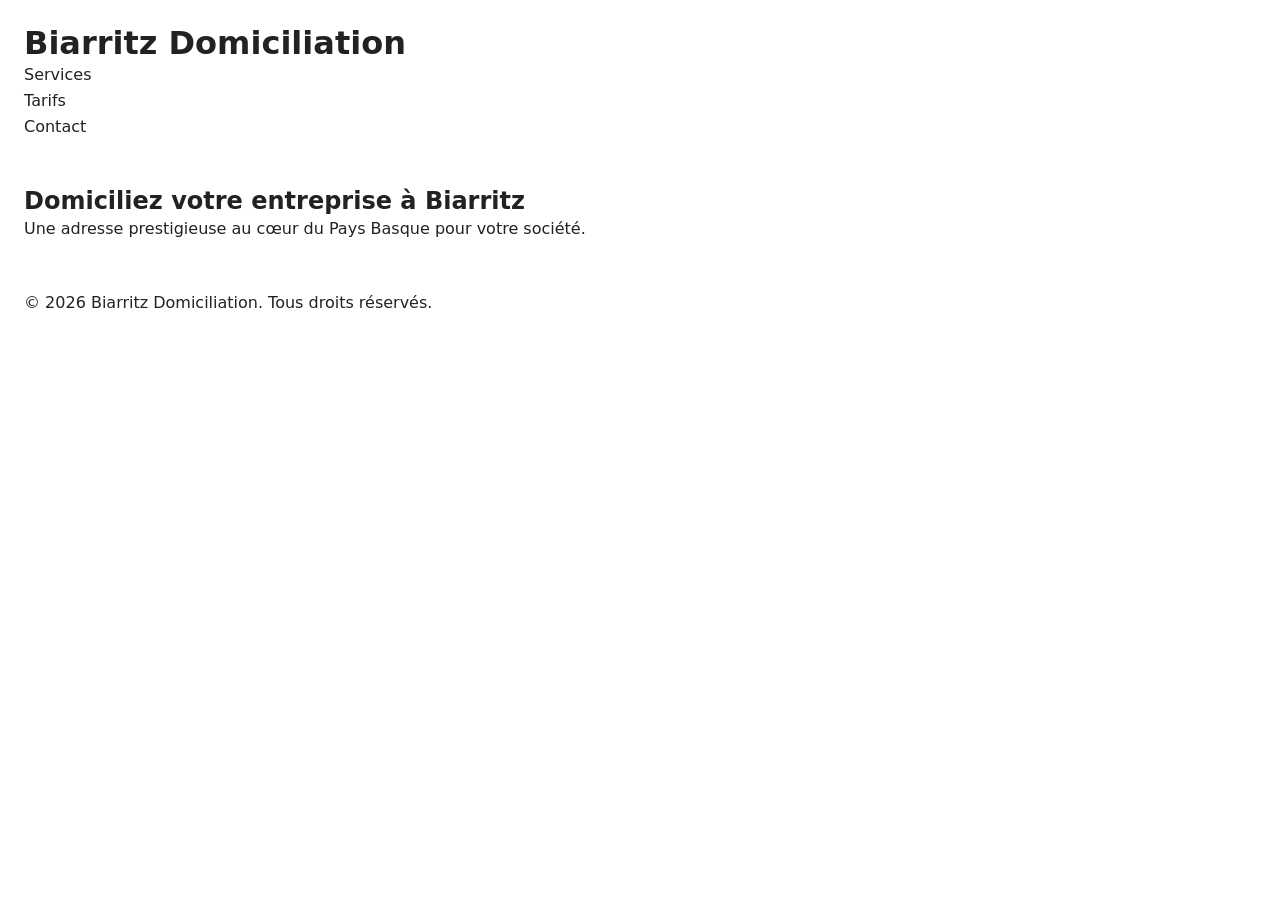
==== index.html @ 2cd8cb5f "Init biarritzdomiciliation.com" ====
<!DOCTYPE html>
<html lang="fr">
<head>
    <meta charset="UTF-8">
    <meta name="viewport" content="width=device-width, initial-scale=1.0">

    <title>Biarritz Domiciliation — Domiciliation d'entreprise à Biarritz</title>
    <meta name="description" content="Service de domiciliation d'entreprise à Biarritz. Adresse prestigieuse, gestion du courrier et services associés pour votre société.">

    <!-- Open Graph -->
    <meta property="og:title" content="Biarritz Domiciliation — Domiciliation d'entreprise à Biarritz">
    <meta property="og:description" content="Service de domiciliation d'entreprise à Biarritz. Adresse prestigieuse, gestion du courrier et services associés pour votre société.">
    <meta property="og:image" content="https://biarritzdomiciliation.com/assets/og-image.jpg">
    <meta property="og:url" content="https://biarritzdomiciliation.com/">
    <meta property="og:type" content="website">
    <meta property="og:locale" content="fr_FR">

    <!-- Favicon -->
    <link rel="icon" type="image/x-icon" href="assets/favicon.ico">

    <!-- CSS -->
    <link rel="stylesheet" href="css/style.css?v=20260506a">
</head>
<body>
    <header>
        <h1>Biarritz Domiciliation</h1>
        <nav>
            <ul>
                <li><a href="#services">Services</a></li>
                <li><a href="#tarifs">Tarifs</a></li>
                <li><a href="#contact">Contact</a></li>
            </ul>
        </nav>
    </header>

    <main>
        <section id="accueil">
            <h2>Domiciliez votre entreprise à Biarritz</h2>
            <p>Une adresse prestigieuse au cœur du Pays Basque pour votre société.</p>
        </section>
    </main>

    <footer>
        <p>&copy; <span id="year">2026</span> Biarritz Domiciliation. Tous droits réservés.</p>
    </footer>

    <!-- JS -->
    <script src="js/main.js?v=20260506a"></script>
</body>
</html>
---- css/style.css ----
/* ============================================
   Reset CSS
   ============================================ */
*,
*::before,
*::after {
    box-sizing: border-box;
    margin: 0;
    padding: 0;
}

html {
    font-size: 16px;
    -webkit-text-size-adjust: 100%;
    scroll-behavior: smooth;
}

body {
    font-family: system-ui, -apple-system, BlinkMacSystemFont, "Segoe UI", Roboto, Helvetica, Arial, sans-serif;
    line-height: 1.6;
    color: #222;
    background-color: #fff;
}

img,
picture,
video,
canvas,
svg {
    display: block;
    max-width: 100%;
    height: auto;
}

input,
button,
textarea,
select {
    font: inherit;
}

a {
    color: inherit;
    text-decoration: none;
}

ul,
ol {
    list-style: none;
}

h1, h2, h3, h4, h5, h6 {
    line-height: 1.2;
    overflow-wrap: break-word;
}

p {
    overflow-wrap: break-word;
}

/* ============================================
   Layout — à compléter
   ============================================ */
header,
main,
footer {
    padding: 1.5rem;
}
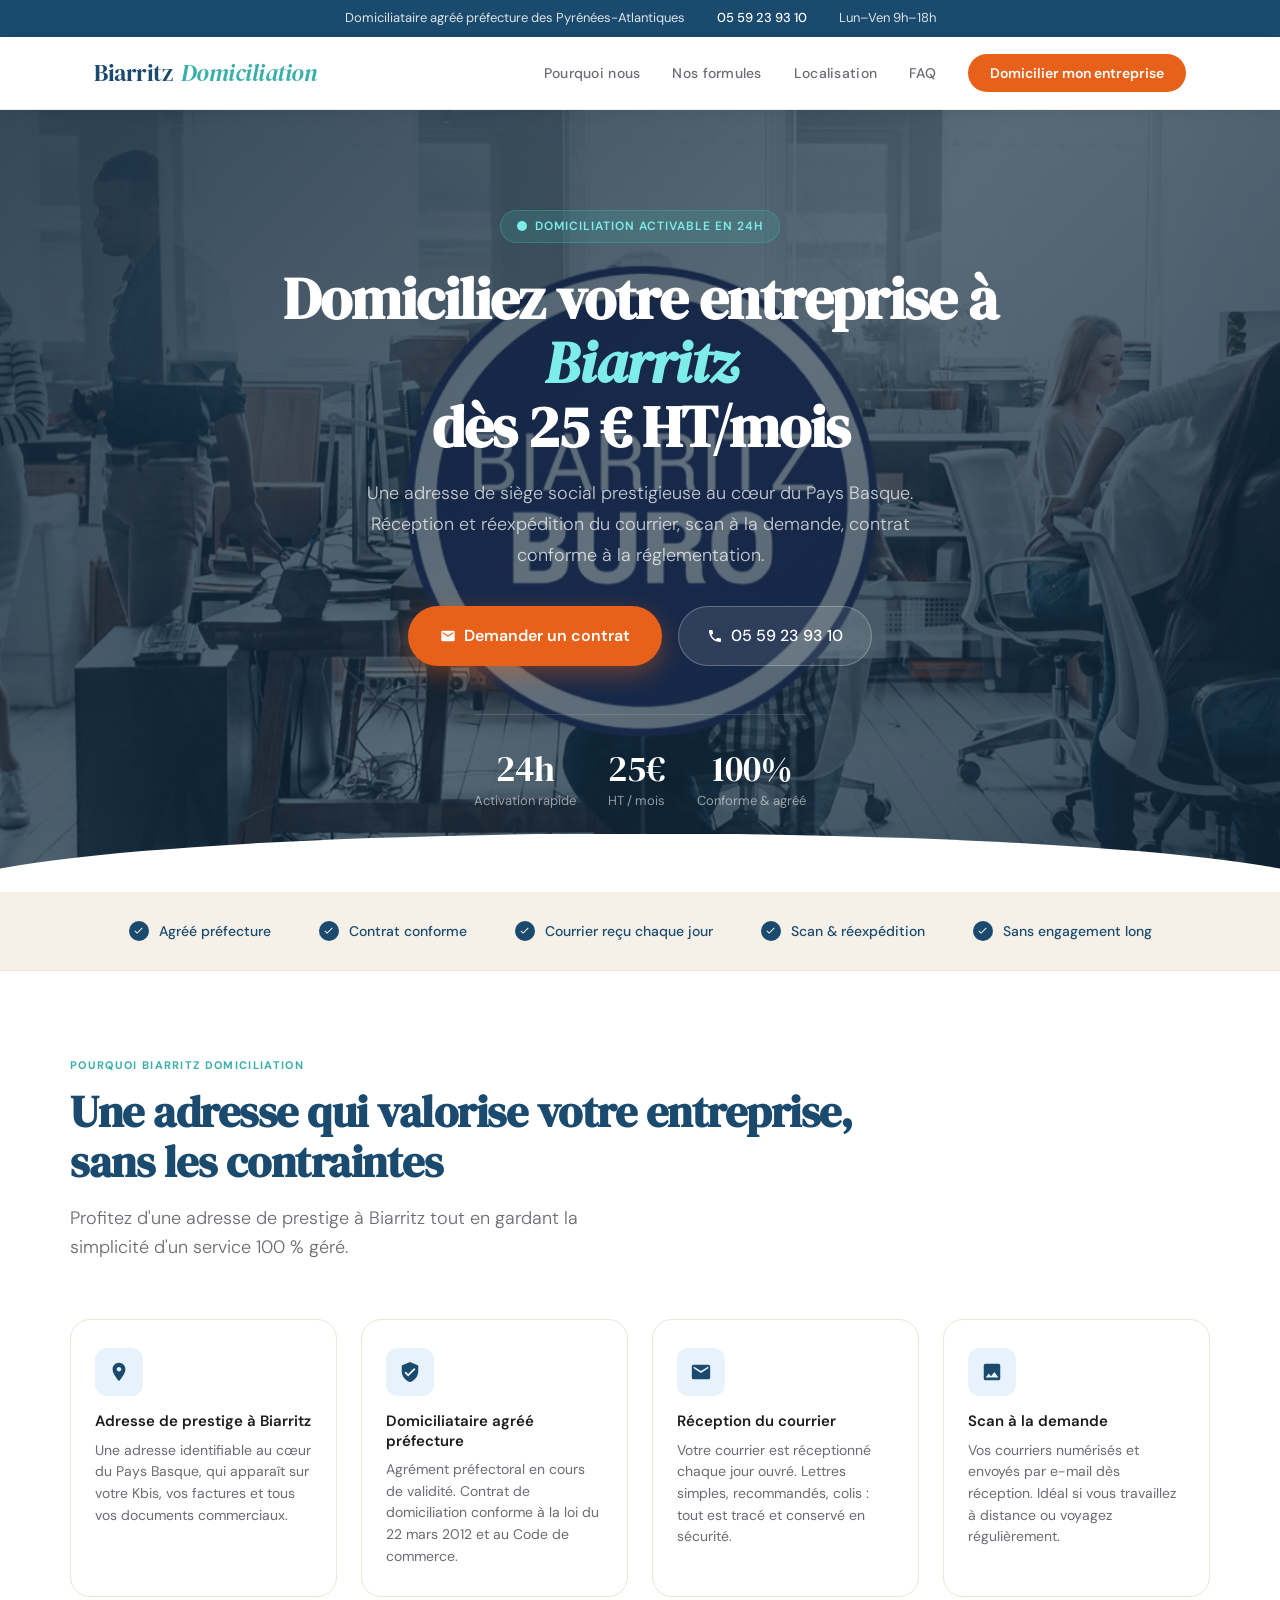
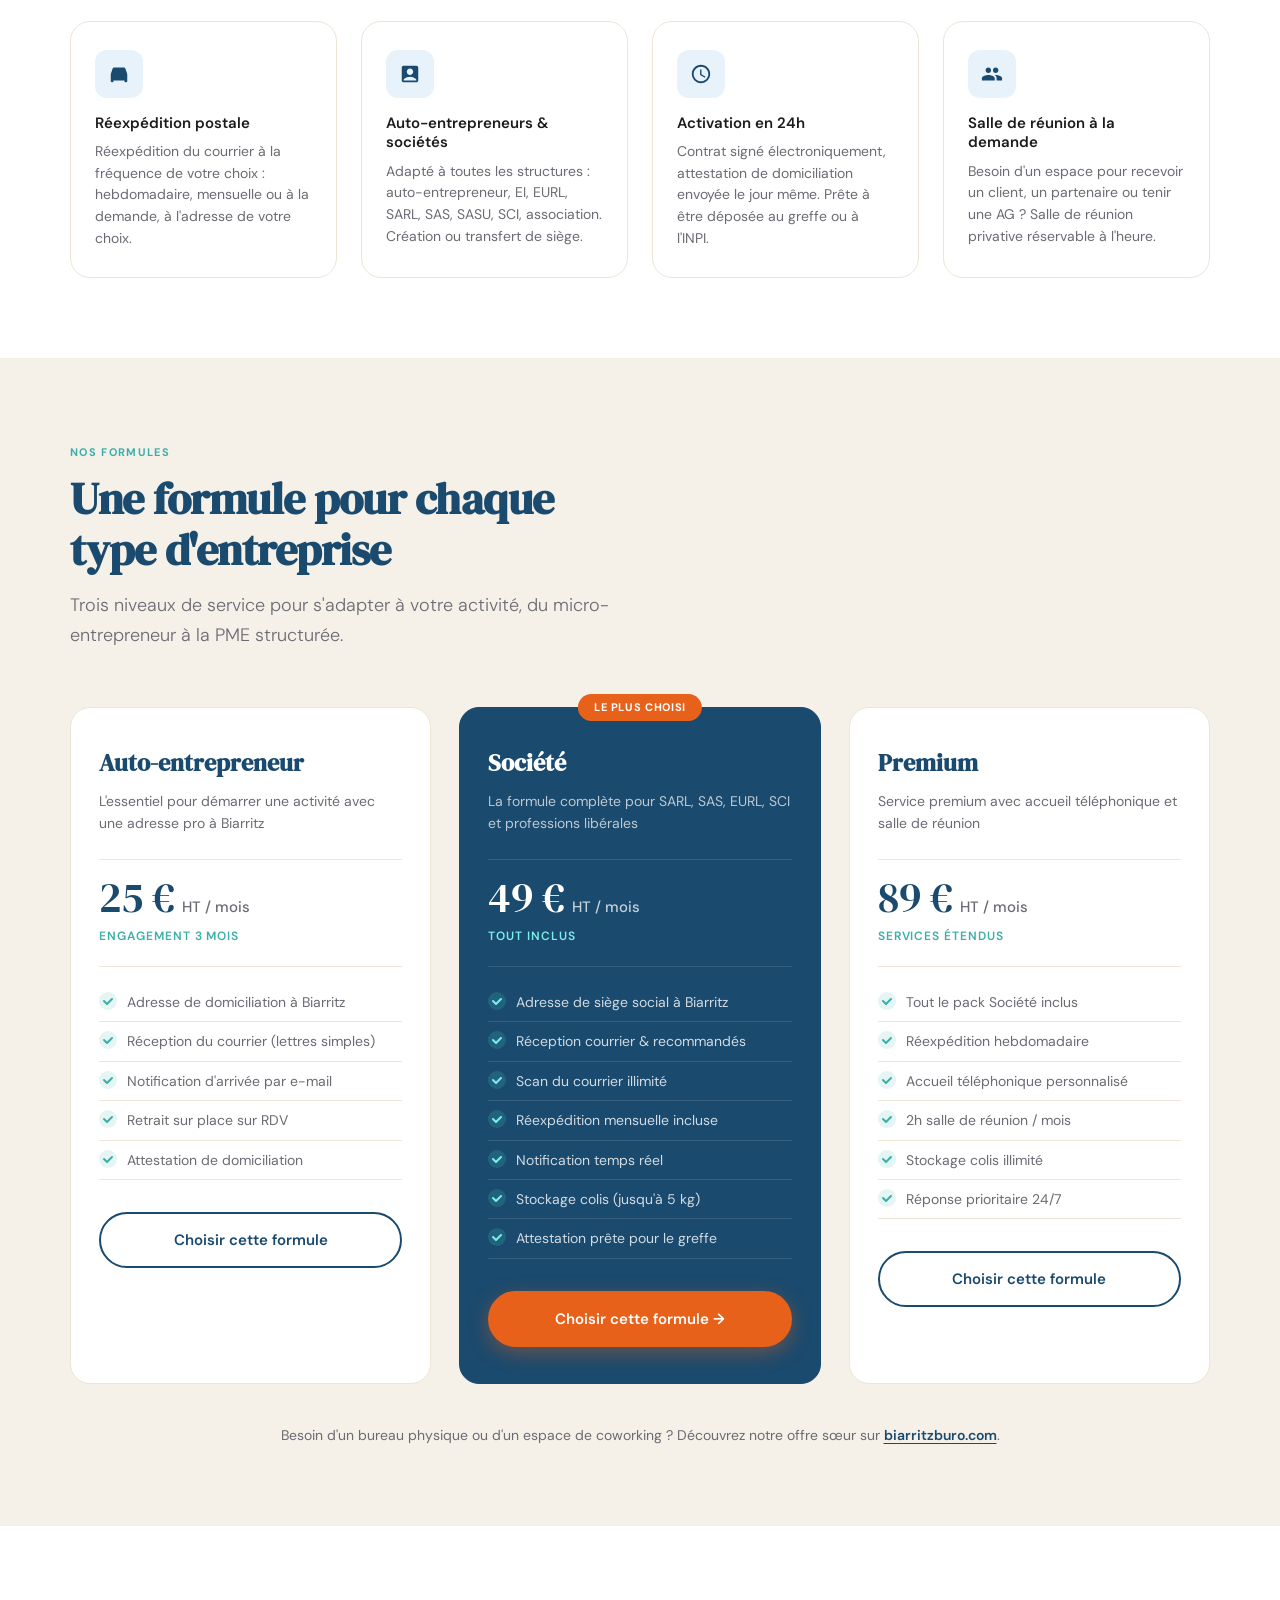
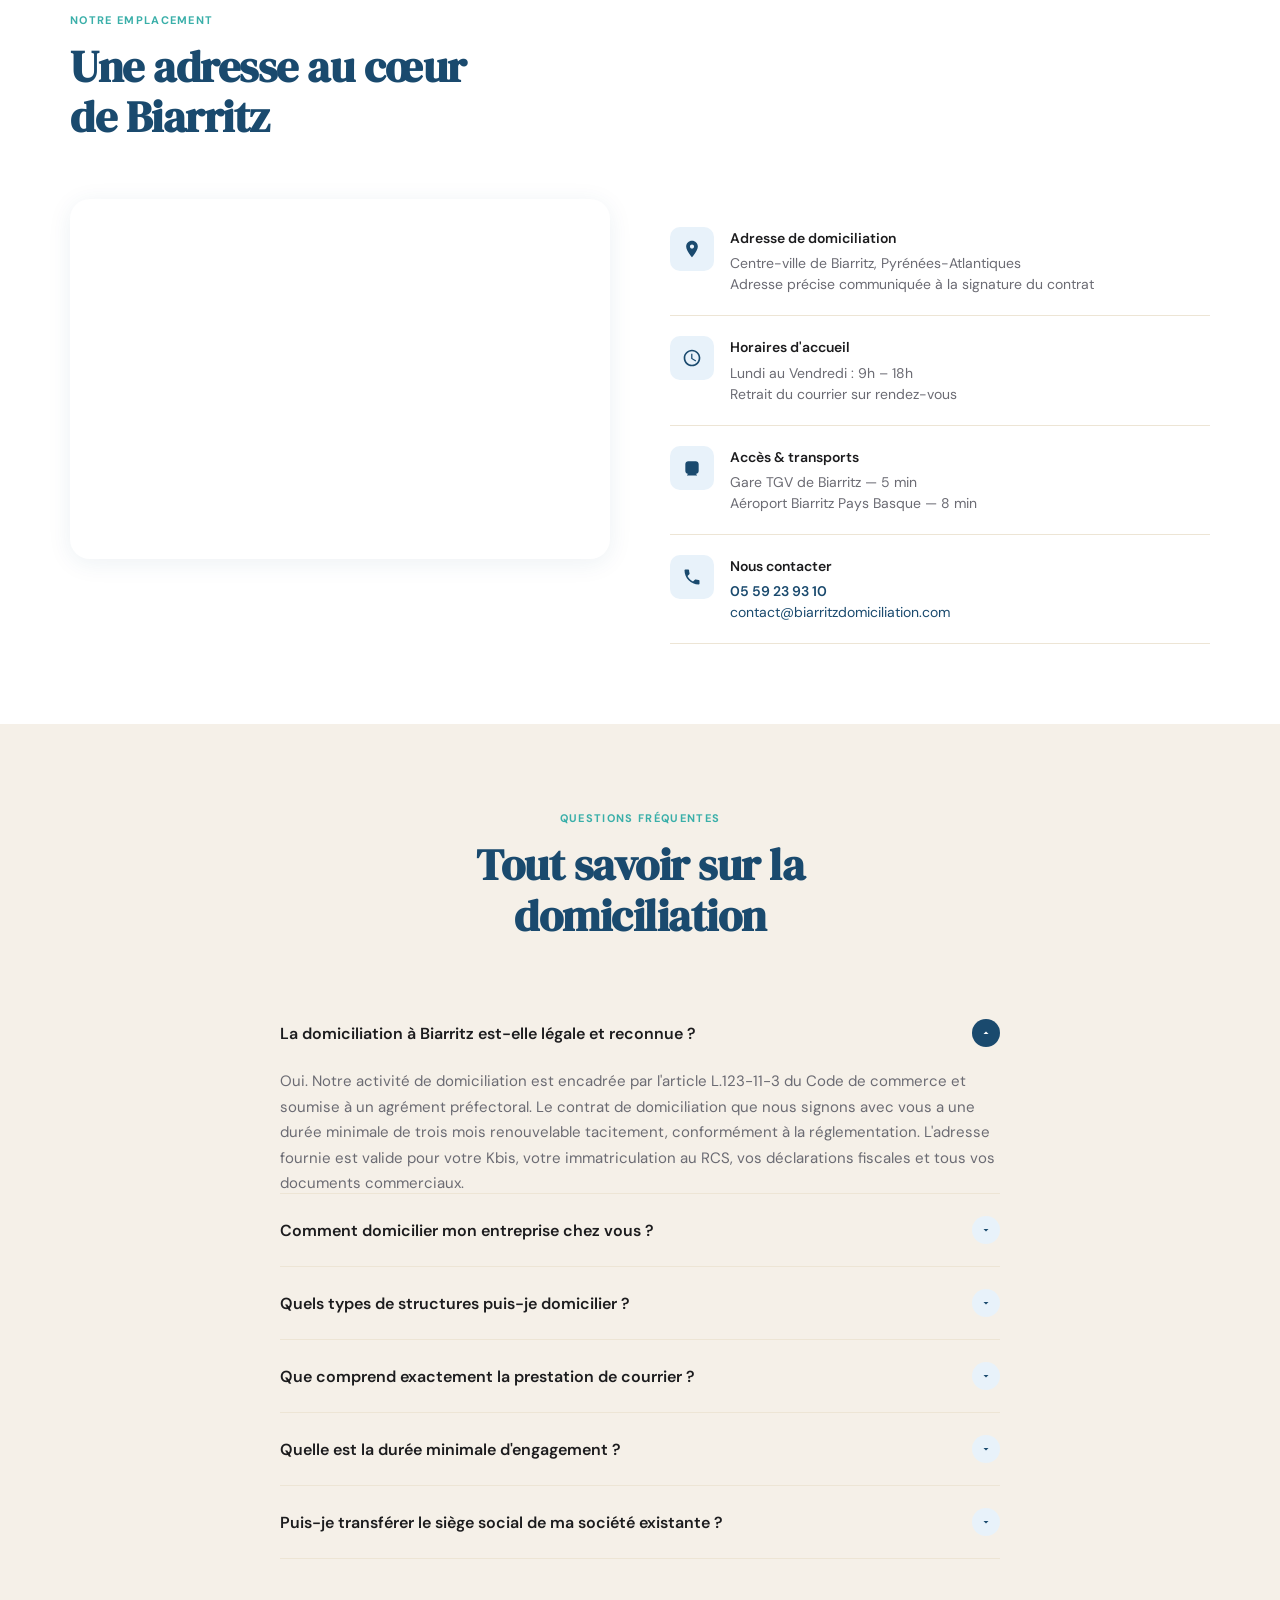
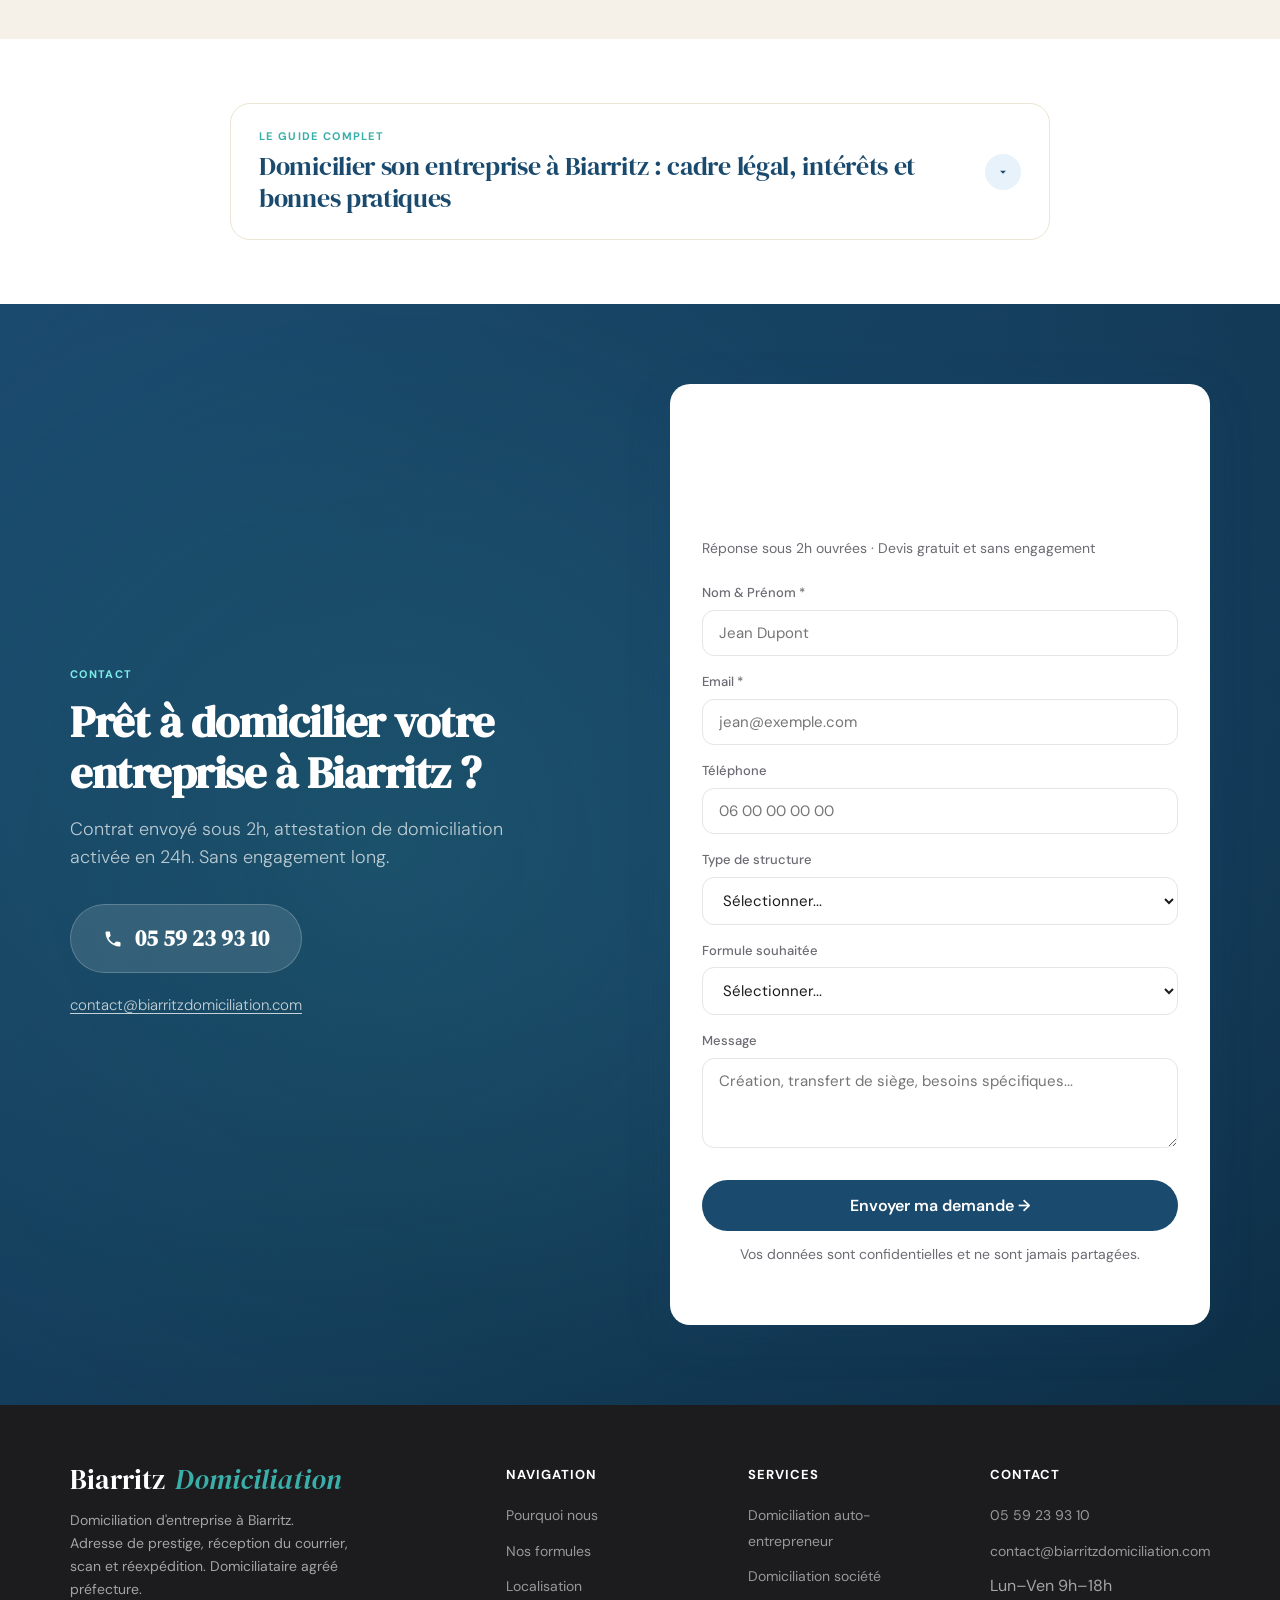
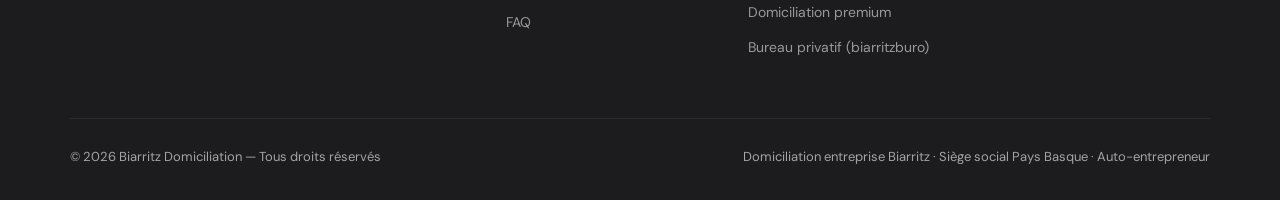
==== commit 40497a0c: "Construit la landing page complète sur le modèle de biarritzburo.com Reprend la charte visuelle (pal" ====
--- a/index.html
+++ b/index.html
@@ -1,50 +1,577 @@
 <!DOCTYPE html>
 <html lang="fr">
 <head>
-    <meta charset="UTF-8">
-    <meta name="viewport" content="width=device-width, initial-scale=1.0">
-
-    <title>Biarritz Domiciliation — Domiciliation d'entreprise à Biarritz</title>
-    <meta name="description" content="Service de domiciliation d'entreprise à Biarritz. Adresse prestigieuse, gestion du courrier et services associés pour votre société.">
-
-    <!-- Open Graph -->
-    <meta property="og:title" content="Biarritz Domiciliation — Domiciliation d'entreprise à Biarritz">
-    <meta property="og:description" content="Service de domiciliation d'entreprise à Biarritz. Adresse prestigieuse, gestion du courrier et services associés pour votre société.">
-    <meta property="og:image" content="https://biarritzdomiciliation.com/assets/og-image.jpg">
-    <meta property="og:url" content="https://biarritzdomiciliation.com/">
-    <meta property="og:type" content="website">
-    <meta property="og:locale" content="fr_FR">
-
-    <!-- Favicon -->
-    <link rel="icon" type="image/x-icon" href="assets/favicon.ico">
-
-    <!-- CSS -->
-    <link rel="stylesheet" href="css/style.css?v=20260506a">
+<meta charset="UTF-8">
+<meta name="viewport" content="width=device-width, initial-scale=1.0">
+<title>Domiciliation Biarritz — Adresse de siège social pour entreprise | Biarritz Domiciliation</title>
+<meta name="description" content="Domiciliez votre entreprise à Biarritz dès 25 € HT/mois. Adresse de prestige, réception et réexpédition du courrier, scan à la demande. Domiciliataire agréé préfecture.">
+<meta name="keywords" content="domiciliation Biarritz, domiciliation entreprise Biarritz, siège social Biarritz, adresse professionnelle Biarritz, domiciliation Pays Basque, auto-entrepreneur Biarritz">
+<meta name="robots" content="index, follow">
+
+<link rel="canonical" href="https://biarritzdomiciliation.com/">
+
+<!-- Open Graph -->
+<meta property="og:title" content="Domiciliation Biarritz — Biarritz Domiciliation">
+<meta property="og:description" content="Adresse de siège social à Biarritz dès 25 € HT/mois. Domiciliataire agréé préfecture, réception courrier, scan, réexpédition.">
+<meta property="og:type" content="website">
+<meta property="og:url" content="https://biarritzdomiciliation.com/">
+<meta property="og:locale" content="fr_FR">
+<meta property="og:site_name" content="Biarritz Domiciliation">
+<meta property="og:image" content="https://biarritzdomiciliation.com/assets/hero-biarritz.jpg">
+
+<!-- Twitter -->
+<meta name="twitter:card" content="summary_large_image">
+<meta name="twitter:title" content="Domiciliation Biarritz — Biarritz Domiciliation">
+<meta name="twitter:description" content="Adresse de siège social à Biarritz dès 25 € HT/mois. Agréé préfecture.">
+<meta name="twitter:image" content="https://biarritzdomiciliation.com/assets/hero-biarritz.jpg">
+
+<!-- Favicon -->
+<link rel="icon" type="image/x-icon" href="assets/favicon.ico">
+
+<!-- Fonts -->
+<link rel="preconnect" href="https://fonts.googleapis.com">
+<link rel="preconnect" href="https://fonts.gstatic.com" crossorigin>
+<link href="https://fonts.googleapis.com/css2?family=DM+Serif+Display:ital@0;1&family=DM+Sans:wght@300;400;500;600&display=swap" rel="stylesheet">
+
+<!-- CSS -->
+<link rel="stylesheet" href="css/style.css?v=20260506a">
+
+<!-- Schema.org LocalBusiness -->
+<script type="application/ld+json">
+{
+  "@context": "https://schema.org",
+  "@type": "ProfessionalService",
+  "name": "Biarritz Domiciliation",
+  "description": "Service de domiciliation d'entreprise à Biarritz. Adresse de siège social, réception et réexpédition du courrier, scan à la demande. Domiciliataire agréé par la préfecture.",
+  "telephone": "+33559239310",
+  "email": "contact@biarritzdomiciliation.com",
+  "url": "https://biarritzdomiciliation.com",
+  "address": {
+    "@type": "PostalAddress",
+    "addressLocality": "Biarritz",
+    "addressRegion": "Pyrénées-Atlantiques",
+    "addressCountry": "FR"
+  },
+  "geo": {
+    "@type": "GeoCoordinates",
+    "latitude": "43.4832",
+    "longitude": "-1.5586"
+  },
+  "openingHours": "Mo-Fr 09:00-18:00",
+  "priceRange": "€",
+  "sameAs": []
+}
+</script>
 </head>
 <body>
-    <header>
-        <h1>Biarritz Domiciliation</h1>
-        <nav>
-            <ul>
-                <li><a href="#services">Services</a></li>
-                <li><a href="#tarifs">Tarifs</a></li>
-                <li><a href="#contact">Contact</a></li>
-            </ul>
-        </nav>
-    </header>
-
-    <main>
-        <section id="accueil">
-            <h2>Domiciliez votre entreprise à Biarritz</h2>
-            <p>Une adresse prestigieuse au cœur du Pays Basque pour votre société.</p>
-        </section>
-    </main>
-
-    <footer>
-        <p>&copy; <span id="year">2026</span> Biarritz Domiciliation. Tous droits réservés.</p>
-    </footer>
-
-    <!-- JS -->
-    <script src="js/main.js?v=20260506a"></script>
+
+<!-- Topbar -->
+<div class="topbar">
+  <div class="topbar-inner">
+    <span>Domiciliataire agréé préfecture des Pyrénées-Atlantiques</span>
+    <a href="tel:0559239310">05 59 23 93 10</a>
+    <span>Lun–Ven 9h–18h</span>
+  </div>
+</div>
+
+<!-- Navigation -->
+<nav>
+  <div class="nav-inner">
+    <a href="/" class="logo">Biarritz <em>Domiciliation</em></a>
+    <ul class="nav-links">
+      <li><a href="#avantages">Pourquoi nous</a></li>
+      <li><a href="#offres">Nos formules</a></li>
+      <li><a href="#localisation">Localisation</a></li>
+      <li><a href="#faq">FAQ</a></li>
+      <li><a href="#contact" class="nav-cta">Domicilier mon entreprise</a></li>
+    </ul>
+  </div>
+</nav>
+
+<!-- Hero -->
+<section class="hero" aria-label="Accueil Biarritz Domiciliation">
+  <div class="hero-inner">
+    <div class="hero-content">
+      <div class="hero-badge">
+        <svg width="10" height="10" viewBox="0 0 10 10" fill="currentColor"><circle cx="5" cy="5" r="5"/></svg>
+        Domiciliation activable en 24h
+      </div>
+      <h1>Domiciliez votre entreprise à <em>Biarritz</em><br>dès 25 € HT/mois</h1>
+      <p class="hero-subtitle">Une adresse de siège social prestigieuse au cœur du Pays Basque. Réception et réexpédition du courrier, scan à la demande, contrat conforme à la réglementation.</p>
+      <div class="hero-actions">
+        <a href="#contact" class="btn-primary">
+          <svg width="16" height="16" viewBox="0 0 24 24" fill="currentColor"><path d="M20 4H4c-1.1 0-2 .9-2 2v12c0 1.1.9 2 2 2h16c1.1 0 2-.9 2-2V6c0-1.1-.9-2-2-2zm0 4l-8 5-8-5V6l8 5 8-5v2z"/></svg>
+          Demander un contrat
+        </a>
+        <a href="tel:0559239310" class="btn-secondary">
+          <svg width="16" height="16" viewBox="0 0 24 24" fill="currentColor"><path d="M6.62 10.79c1.44 2.83 3.76 5.14 6.59 6.59l2.2-2.2c.27-.27.67-.36 1.02-.24 1.12.37 2.33.57 3.57.57.55 0 1 .45 1 1V20c0 .55-.45 1-1 1-9.39 0-17-7.61-17-17 0-.55.45-1 1-1h3.5c.55 0 1 .45 1 1 0 1.25.2 2.45.57 3.57.11.35.03.74-.25 1.02l-2.2 2.2z"/></svg>
+          05 59 23 93 10
+        </a>
+      </div>
+      <div class="hero-stats">
+        <div>
+          <div class="hero-stat-num">24h</div>
+          <div class="hero-stat-label">Activation rapide</div>
+        </div>
+        <div>
+          <div class="hero-stat-num">25€</div>
+          <div class="hero-stat-label">HT / mois</div>
+        </div>
+        <div>
+          <div class="hero-stat-num">100%</div>
+          <div class="hero-stat-label">Conforme &amp; agréé</div>
+        </div>
+      </div>
+    </div>
+  </div>
+  <div class="wave-deco"></div>
+</section>
+
+<!-- Trust bar -->
+<div class="trust-bar">
+  <div class="trust-bar-inner">
+    <div class="trust-item">
+      <div class="trust-icon"><svg viewBox="0 0 24 24"><path d="M9 16.17L4.83 12l-1.42 1.41L9 19 21 7l-1.41-1.41L9 16.17z"/></svg></div>
+      Agréé préfecture
+    </div>
+    <div class="trust-item">
+      <div class="trust-icon"><svg viewBox="0 0 24 24"><path d="M9 16.17L4.83 12l-1.42 1.41L9 19 21 7l-1.41-1.41L9 16.17z"/></svg></div>
+      Contrat conforme
+    </div>
+    <div class="trust-item">
+      <div class="trust-icon"><svg viewBox="0 0 24 24"><path d="M9 16.17L4.83 12l-1.42 1.41L9 19 21 7l-1.41-1.41L9 16.17z"/></svg></div>
+      Courrier reçu chaque jour
+    </div>
+    <div class="trust-item">
+      <div class="trust-icon"><svg viewBox="0 0 24 24"><path d="M9 16.17L4.83 12l-1.42 1.41L9 19 21 7l-1.41-1.41L9 16.17z"/></svg></div>
+      Scan &amp; réexpédition
+    </div>
+    <div class="trust-item">
+      <div class="trust-icon"><svg viewBox="0 0 24 24"><path d="M9 16.17L4.83 12l-1.42 1.41L9 19 21 7l-1.41-1.41L9 16.17z"/></svg></div>
+      Sans engagement long
+    </div>
+  </div>
+</div>
+
+<!-- Avantages -->
+<section class="avantages" id="avantages">
+  <div class="container">
+    <div class="section-header">
+      <span class="section-label">Pourquoi Biarritz Domiciliation</span>
+      <h2 class="section-title">Une adresse qui valorise votre entreprise,<br>sans les contraintes</h2>
+      <p class="section-subtitle">Profitez d'une adresse de prestige à Biarritz tout en gardant la simplicité d'un service 100&nbsp;% géré.</p>
+    </div>
+    <div class="avantages-grid">
+      <div class="avantage-card">
+        <div class="avantage-icon">
+          <svg viewBox="0 0 24 24"><path d="M12 2C8.13 2 5 5.13 5 9c0 5.25 7 13 7 13s7-7.75 7-13c0-3.87-3.13-7-7-7zm0 9.5c-1.38 0-2.5-1.12-2.5-2.5s1.12-2.5 2.5-2.5 2.5 1.12 2.5 2.5-1.12 2.5-2.5 2.5z"/></svg>
+        </div>
+        <h3>Adresse de prestige à Biarritz</h3>
+        <p>Une adresse identifiable au cœur du Pays Basque, qui apparaît sur votre Kbis, vos factures et tous vos documents commerciaux.</p>
+      </div>
+      <div class="avantage-card">
+        <div class="avantage-icon">
+          <svg viewBox="0 0 24 24"><path d="M12 1L3 5v6c0 5.55 3.84 10.74 9 12 5.16-1.26 9-6.45 9-12V5l-9-4zm-2 16l-4-4 1.41-1.41L10 14.17l6.59-6.59L18 9l-8 8z"/></svg>
+        </div>
+        <h3>Domiciliataire agréé préfecture</h3>
+        <p>Agrément préfectoral en cours de validité. Contrat de domiciliation conforme à la loi du 22 mars 2012 et au Code de commerce.</p>
+      </div>
+      <div class="avantage-card">
+        <div class="avantage-icon">
+          <svg viewBox="0 0 24 24"><path d="M20 4H4c-1.1 0-2 .9-2 2v12c0 1.1.9 2 2 2h16c1.1 0 2-.9 2-2V6c0-1.1-.9-2-2-2zm0 4l-8 5-8-5V6l8 5 8-5v2z"/></svg>
+        </div>
+        <h3>Réception du courrier</h3>
+        <p>Votre courrier est réceptionné chaque jour ouvré. Lettres simples, recommandés, colis : tout est tracé et conservé en sécurité.</p>
+      </div>
+      <div class="avantage-card">
+        <div class="avantage-icon">
+          <svg viewBox="0 0 24 24"><path d="M21 19V5c0-1.1-.9-2-2-2H5c-1.1 0-2 .9-2 2v14c0 1.1.9 2 2 2h14c1.1 0 2-.9 2-2zM8.5 13.5l2.5 3.01L14.5 12l4.5 6H5l3.5-4.5z"/></svg>
+        </div>
+        <h3>Scan à la demande</h3>
+        <p>Vos courriers numérisés et envoyés par e-mail dès réception. Idéal si vous travaillez à distance ou voyagez régulièrement.</p>
+      </div>
+      <div class="avantage-card">
+        <div class="avantage-icon">
+          <svg viewBox="0 0 24 24"><path d="M18.92 6.01C18.72 5.42 18.16 5 17.5 5h-11c-.66 0-1.21.42-1.42 1.01L3 12v8c0 .55.45 1 1 1h1c.55 0 1-.45 1-1v-1h12v1c0 .55.45 1 1 1h1c.55 0 1-.45 1-1v-8l-2.08-5.99z"/></svg>
+        </div>
+        <h3>Réexpédition postale</h3>
+        <p>Réexpédition du courrier à la fréquence de votre choix : hebdomadaire, mensuelle ou à la demande, à l'adresse de votre choix.</p>
+      </div>
+      <div class="avantage-card">
+        <div class="avantage-icon">
+          <svg viewBox="0 0 24 24"><path d="M19 3H5c-1.1 0-2 .9-2 2v14c0 1.1.9 2 2 2h14c1.1 0 2-.9 2-2V5c0-1.1-.9-2-2-2zm-7 3c1.93 0 3.5 1.57 3.5 3.5S13.93 13 12 13s-3.5-1.57-3.5-3.5S10.07 6 12 6zm7 13H5v-.23c0-.62.28-1.2.76-1.58C7.47 15.82 9.64 15 12 15s4.53.82 6.24 2.19c.48.38.76.97.76 1.58V19z"/></svg>
+        </div>
+        <h3>Auto-entrepreneurs &amp; sociétés</h3>
+        <p>Adapté à toutes les structures : auto-entrepreneur, EI, EURL, SARL, SAS, SASU, SCI, association. Création ou transfert de siège.</p>
+      </div>
+      <div class="avantage-card">
+        <div class="avantage-icon">
+          <svg viewBox="0 0 24 24"><path d="M11.99 2C6.47 2 2 6.48 2 12s4.47 10 9.99 10C17.52 22 22 17.52 22 12S17.52 2 11.99 2zM12 20c-4.42 0-8-3.58-8-8s3.58-8 8-8 8 3.58 8 8-3.58 8-8 8zm.5-13H11v6l5.25 3.15.75-1.23-4.5-2.67V7z"/></svg>
+        </div>
+        <h3>Activation en 24h</h3>
+        <p>Contrat signé électroniquement, attestation de domiciliation envoyée le jour même. Prête à être déposée au greffe ou à l'INPI.</p>
+      </div>
+      <div class="avantage-card">
+        <div class="avantage-icon">
+          <svg viewBox="0 0 24 24"><path d="M16 11c1.66 0 2.99-1.34 2.99-3S17.66 5 16 5c-1.66 0-3 1.34-3 3s1.34 3 3 3zm-8 0c1.66 0 2.99-1.34 2.99-3S9.66 5 8 5C6.34 5 5 6.34 5 8s1.34 3 3 3zm0 2c-2.33 0-7 1.17-7 3.5V19h14v-2.5c0-2.33-4.67-3.5-7-3.5zm8 0c-.29 0-.62.02-.97.05 1.16.84 1.97 1.97 1.97 3.45V19h6v-2.5c0-2.33-4.67-3.5-7-3.5z"/></svg>
+        </div>
+        <h3>Salle de réunion à la demande</h3>
+        <p>Besoin d'un espace pour recevoir un client, un partenaire ou tenir une AG ? Salle de réunion privative réservable à l'heure.</p>
+      </div>
+    </div>
+  </div>
+</section>
+
+<!-- Offres -->
+<section class="offres" id="offres">
+  <div class="container">
+    <div class="section-header">
+      <span class="section-label">Nos formules</span>
+      <h2 class="section-title">Une formule pour chaque<br>type d'entreprise</h2>
+      <p class="section-subtitle">Trois niveaux de service pour s'adapter à votre activité, du micro-entrepreneur à la PME structurée.</p>
+    </div>
+    <div class="offres-grid">
+      <div class="offre-card">
+        <h3>Auto-entrepreneur</h3>
+        <p>L'essentiel pour démarrer une activité avec une adresse pro à Biarritz</p>
+        <div class="offre-price">
+          <span class="offre-price-num">25&nbsp;€</span>
+          <span class="offre-price-period">HT / mois</span>
+          <span class="offre-price-note">engagement 3 mois</span>
+        </div>
+        <ul class="offre-features">
+          <li>Adresse de domiciliation à Biarritz</li>
+          <li>Réception du courrier (lettres simples)</li>
+          <li>Notification d'arrivée par e-mail</li>
+          <li>Retrait sur place sur RDV</li>
+          <li>Attestation de domiciliation</li>
+        </ul>
+        <a href="#contact" class="btn-offre">Choisir cette formule</a>
+      </div>
+      <div class="offre-card featured">
+        <span class="offre-badge">Le plus choisi</span>
+        <h3>Société</h3>
+        <p>La formule complète pour SARL, SAS, EURL, SCI et professions libérales</p>
+        <div class="offre-price">
+          <span class="offre-price-num">49&nbsp;€</span>
+          <span class="offre-price-period">HT / mois</span>
+          <span class="offre-price-note">tout inclus</span>
+        </div>
+        <ul class="offre-features">
+          <li>Adresse de siège social à Biarritz</li>
+          <li>Réception courrier &amp; recommandés</li>
+          <li>Scan du courrier illimité</li>
+          <li>Réexpédition mensuelle incluse</li>
+          <li>Notification temps réel</li>
+          <li>Stockage colis (jusqu'à 5 kg)</li>
+          <li>Attestation prête pour le greffe</li>
+        </ul>
+        <a href="#contact" class="btn-offre">Choisir cette formule →</a>
+      </div>
+      <div class="offre-card">
+        <h3>Premium</h3>
+        <p>Service premium avec accueil téléphonique et salle de réunion</p>
+        <div class="offre-price">
+          <span class="offre-price-num">89&nbsp;€</span>
+          <span class="offre-price-period">HT / mois</span>
+          <span class="offre-price-note">services étendus</span>
+        </div>
+        <ul class="offre-features">
+          <li>Tout le pack Société inclus</li>
+          <li>Réexpédition hebdomadaire</li>
+          <li>Accueil téléphonique personnalisé</li>
+          <li>2h salle de réunion / mois</li>
+          <li>Stockage colis illimité</li>
+          <li>Réponse prioritaire 24/7</li>
+        </ul>
+        <a href="#contact" class="btn-offre">Choisir cette formule</a>
+      </div>
+    </div>
+    <p class="offres-note">
+      Besoin d'un bureau physique ou d'un espace de coworking ? Découvrez notre offre sœur sur <a href="https://biarritzburo.com/" target="_blank" rel="noopener">biarritzburo.com</a>.
+    </p>
+  </div>
+</section>
+
+<!-- Localisation -->
+<section class="localisation" id="localisation">
+  <div class="container">
+    <div class="section-header">
+      <span class="section-label">Notre emplacement</span>
+      <h2 class="section-title">Une adresse au cœur<br>de Biarritz</h2>
+    </div>
+    <div class="localisation-grid">
+      <div class="map-embed">
+        <iframe
+          src="https://www.google.com/maps/embed?pb=!1m18!1m12!1m3!1d2922.5!2d-1.5586!3d43.4832!2m3!1f0!2f0!3f0!3m2!1i1024!2i768!4f13.1!3m3!1m2!1s0xd51154790682891%3A0x8f63d71aae917b37!2sBiarritz!5e0!3m2!1sfr!2sfr!4v1"
+          allowfullscreen=""
+          loading="lazy"
+          title="Localisation Biarritz Domiciliation — Centre de Biarritz"
+          referrerpolicy="no-referrer-when-downgrade">
+        </iframe>
+      </div>
+      <div class="loc-details">
+        <div class="loc-item">
+          <div class="loc-icon">
+            <svg viewBox="0 0 24 24"><path d="M12 2C8.13 2 5 5.13 5 9c0 5.25 7 13 7 13s7-7.75 7-13c0-3.87-3.13-7-7-7zm0 9.5c-1.38 0-2.5-1.12-2.5-2.5s1.12-2.5 2.5-2.5 2.5 1.12 2.5 2.5-1.12 2.5-2.5 2.5z"/></svg>
+          </div>
+          <div>
+            <h4>Adresse de domiciliation</h4>
+            <p>Centre-ville de Biarritz, Pyrénées-Atlantiques<br>Adresse précise communiquée à la signature du contrat</p>
+          </div>
+        </div>
+        <div class="loc-item">
+          <div class="loc-icon">
+            <svg viewBox="0 0 24 24"><path d="M11.99 2C6.47 2 2 6.48 2 12s4.47 10 9.99 10C17.52 22 22 17.52 22 12S17.52 2 11.99 2zM12 20c-4.42 0-8-3.58-8-8s3.58-8 8-8 8 3.58 8 8-3.58 8-8 8zm.5-13H11v6l5.25 3.15.75-1.23-4.5-2.67V7z"/></svg>
+          </div>
+          <div>
+            <h4>Horaires d'accueil</h4>
+            <p>Lundi au Vendredi : 9h – 18h<br>Retrait du courrier sur rendez-vous</p>
+          </div>
+        </div>
+        <div class="loc-item">
+          <div class="loc-icon">
+            <svg viewBox="0 0 24 24"><path d="M4 15.5C4 17.43 5.57 19 7.5 19L6 20.5v.5h12v-.5L16.5 19c1.93 0 3.5-1.57 3.5-3.5v-8C20 5.57 18.43 4 16.5 4h-9C5.57 4 4 5.57 4 7.5v8z"/></svg>
+          </div>
+          <div>
+            <h4>Accès &amp; transports</h4>
+            <p>Gare TGV de Biarritz — 5 min<br>Aéroport Biarritz Pays Basque — 8 min</p>
+          </div>
+        </div>
+        <div class="loc-item">
+          <div class="loc-icon">
+            <svg viewBox="0 0 24 24"><path d="M6.62 10.79c1.44 2.83 3.76 5.14 6.59 6.59l2.2-2.2c.27-.27.67-.36 1.02-.24 1.12.37 2.33.57 3.57.57.55 0 1 .45 1 1V20c0 .55-.45 1-1 1-9.39 0-17-7.61-17-17 0-.55.45-1 1-1h3.5c.55 0 1 .45 1 1 0 1.25.2 2.45.57 3.57.11.35.03.74-.25 1.02l-2.2 2.2z"/></svg>
+          </div>
+          <div>
+            <h4>Nous contacter</h4>
+            <p>
+              <a href="tel:0559239310" class="loc-phone">05 59 23 93 10</a><br>
+              <a href="mailto:contact@biarritzdomiciliation.com">contact@biarritzdomiciliation.com</a>
+            </p>
+          </div>
+        </div>
+      </div>
+    </div>
+  </div>
+</section>
+
+<!-- FAQ -->
+<section class="faq" id="faq">
+  <div class="container">
+    <div class="section-header faq-centered">
+      <span class="section-label">Questions fréquentes</span>
+      <h2 class="section-title">Tout savoir sur la domiciliation</h2>
+    </div>
+    <div class="faq-list">
+      <div class="faq-item open">
+        <button class="faq-question" aria-expanded="true">
+          La domiciliation à Biarritz est-elle légale et reconnue ?
+          <span class="faq-arrow"><svg viewBox="0 0 24 24"><path d="M7 10l5 5 5-5z"/></svg></span>
+        </button>
+        <div class="faq-answer">
+          <div class="faq-answer-inner">Oui. Notre activité de domiciliation est encadrée par l'article L.123-11-3 du Code de commerce et soumise à un agrément préfectoral. Le contrat de domiciliation que nous signons avec vous a une durée minimale de trois mois renouvelable tacitement, conformément à la réglementation. L'adresse fournie est valide pour votre Kbis, votre immatriculation au RCS, vos déclarations fiscales et tous vos documents commerciaux.</div>
+        </div>
+      </div>
+      <div class="faq-item">
+        <button class="faq-question" aria-expanded="false">
+          Comment domicilier mon entreprise chez vous ?
+          <span class="faq-arrow"><svg viewBox="0 0 24 24"><path d="M7 10l5 5 5-5z"/></svg></span>
+        </button>
+        <div class="faq-answer">
+          <div class="faq-answer-inner">La procédure est simple. Vous nous contactez, nous vous envoyons un contrat de domiciliation et la liste des justificatifs requis (pièce d'identité du dirigeant, justificatif de domicile, statuts ou Kbis si la société existe déjà). Une fois le contrat signé électroniquement et le premier loyer réglé, vous recevez votre attestation de domiciliation à transmettre au greffe du tribunal de commerce ou à l'INPI dans le cadre d'une création ou d'un transfert de siège.</div>
+        </div>
+      </div>
+      <div class="faq-item">
+        <button class="faq-question" aria-expanded="false">
+          Quels types de structures puis-je domicilier ?
+          <span class="faq-arrow"><svg viewBox="0 0 24 24"><path d="M7 10l5 5 5-5z"/></svg></span>
+        </button>
+        <div class="faq-answer">
+          <div class="faq-answer-inner">Toutes les formes juridiques courantes : auto-entrepreneur (micro-entreprise), entreprise individuelle (EI), EURL, SARL, SAS, SASU, SCI, SC, professions libérales, associations loi 1901. Que vous soyez en création, en activité ou que vous souhaitiez transférer un siège existant, nous nous adaptons à votre situation.</div>
+        </div>
+      </div>
+      <div class="faq-item">
+        <button class="faq-question" aria-expanded="false">
+          Que comprend exactement la prestation de courrier ?
+          <span class="faq-arrow"><svg viewBox="0 0 24 24"><path d="M7 10l5 5 5-5z"/></svg></span>
+        </button>
+        <div class="faq-answer">
+          <div class="faq-answer-inner">Selon la formule choisie : réception quotidienne du courrier, notification par e-mail à chaque arrivée, numérisation et envoi du contenu sous 24h ouvrées (formules Société et Premium), réexpédition mensuelle ou hebdomadaire à l'adresse de votre choix, gestion des recommandés (signature et numérisation de l'accusé de réception), stockage des colis. Les courriers urgents peuvent être traités en priorité sur simple demande.</div>
+        </div>
+      </div>
+      <div class="faq-item">
+        <button class="faq-question" aria-expanded="false">
+          Quelle est la durée minimale d'engagement ?
+          <span class="faq-arrow"><svg viewBox="0 0 24 24"><path d="M7 10l5 5 5-5z"/></svg></span>
+        </button>
+        <div class="faq-answer">
+          <div class="faq-answer-inner">La loi impose un contrat de domiciliation d'une durée minimale de trois mois. Au-delà, le contrat est renouvelé tacitement de mois en mois. Vous pouvez le résilier à tout moment avec un préavis d'un mois, sans frais ni pénalité. Aucun engagement long terme : vous restez maître de votre situation.</div>
+        </div>
+      </div>
+      <div class="faq-item">
+        <button class="faq-question" aria-expanded="false">
+          Puis-je transférer le siège social de ma société existante ?
+          <span class="faq-arrow"><svg viewBox="0 0 24 24"><path d="M7 10l5 5 5-5z"/></svg></span>
+        </button>
+        <div class="faq-answer">
+          <div class="faq-answer-inner">Absolument. Le transfert de siège est l'un des cas d'usage les plus fréquents. Nous vous accompagnons dans la procédure : signature du contrat de domiciliation, fourniture de l'attestation, indications pour la mise à jour des statuts, l'enregistrement au greffe et la publication d'une annonce légale. Selon les formes juridiques, certaines formalités peuvent être prises en charge par votre expert-comptable ou un partenaire juridique que nous pouvons vous recommander.</div>
+        </div>
+      </div>
+    </div>
+  </div>
+</section>
+
+<!-- Guide du marché (SEO) -->
+<section class="guide-section" aria-labelledby="guide-title">
+  <div class="container">
+    <details class="guide-details">
+      <summary class="guide-summary">
+        <span class="guide-summary-text">
+          <span class="guide-summary-kicker">Le guide complet</span>
+          <span id="guide-title" class="guide-summary-title">Domicilier son entreprise à Biarritz : cadre légal, intérêts et bonnes pratiques</span>
+        </span>
+        <span class="guide-summary-arrow" aria-hidden="true">
+          <svg viewBox="0 0 24 24"><path d="M7 10l5 5 5-5z"/></svg>
+        </span>
+      </summary>
+      <div class="guide-body">
+        <h3>Domiciliation d'entreprise : de quoi parle-t-on exactement ?</h3>
+        <p>La domiciliation d'entreprise consiste à attribuer à une société, une auto-entreprise ou une association une adresse administrative et fiscale qui servira de siège social. Cette adresse figure sur le Kbis, sur Infogreffe, sur les statuts, sur les factures, sur les contrats commerciaux, et sur l'ensemble des documents officiels. Elle conditionne la juridiction commerciale dont dépend l'entreprise, son centre des finances publiques de rattachement, ainsi que la base d'imposition à la cotisation foncière des entreprises (CFE). Choisir l'adresse de son siège social est donc loin d'être un détail administratif : c'est une décision qui engage l'image de l'entreprise, son rattachement territorial et, indirectement, sa fiscalité.</p>
+
+        <h3>Pourquoi domicilier son entreprise à Biarritz ?</h3>
+        <p>Biarritz n'est pas seulement une ville balnéaire : c'est un pôle économique structurant de la côte basque, à mi-chemin entre Bordeaux et l'Espagne. Avec environ 25 000 habitants intra-muros et un bassin de vie de 320 000 personnes à l'échelle de la Communauté d'Agglomération Pays Basque, la ville concentre un tissu économique dense — industries du surf et du lifestyle, numérique, santé, thalassothérapie, services aux entreprises, banque privée, professions libérales, conseil. Domicilier son entreprise à Biarritz, c'est associer son activité à une ville reconnue, attractive, bénéficiant d'une desserte TGV directe vers Paris et d'un aéroport international (Biarritz Pays Basque, code BIQ). C'est aussi rattacher son entreprise au tribunal de commerce de Bayonne, à la juridiction des Pyrénées-Atlantiques, et bénéficier d'un cadre administratif réactif et bien structuré.</p>
+
+        <h3>Le cadre légal de la domiciliation commerciale en France</h3>
+        <p>L'activité de domiciliataire est strictement encadrée. Depuis le décret 2009-1695 et la loi du 22 mars 2012, toute société de domiciliation doit obtenir un agrément préfectoral préalable, justifier de l'honorabilité de ses dirigeants, déclarer son activité à la Chambre de commerce, et tenir à jour un registre des sociétés domiciliées consultable par les autorités. Le contrat de domiciliation est défini par l'article R.123-167 du Code de commerce : il doit être écrit, comporter des mentions obligatoires (identification des parties, durée, conditions financières, obligations réciproques), et être conclu pour une durée minimale de trois mois renouvelable tacitement. Le domiciliataire s'engage notamment à mettre des locaux à disposition pour la tenue, la conservation et la consultation des documents prescrits par la loi, et à informer les autorités en cas de cessation d'activité ou de changement de dirigeant.</p>
+
+        <h3>Création d'entreprise : domiciliation provisoire ou siège définitif ?</h3>
+        <p>Lors de la création d'une société à Biarritz, plusieurs options s'offrent au porteur de projet : domicilier au domicile personnel du dirigeant, louer un local commercial, prendre un bureau meublé en centre d'affaires, ou recourir à une société de domiciliation. La domiciliation au domicile personnel est autorisée par défaut pour cinq ans, mais elle expose l'adresse privée du dirigeant sur tous les documents publics — un inconvénient sérieux en termes de confidentialité, de séparation entre vie privée et vie professionnelle, et d'image vis-à-vis des partenaires. La location d'un local commercial implique un bail 3/6/9, des frais d'agence, un dépôt de garantie, et une charge fixe souvent disproportionnée pour une entreprise en phase de lancement. La domiciliation auprès d'un domiciliataire agréé combine quant à elle adresse de prestige, conformité légale, coût maîtrisé et flexibilité contractuelle : le bon compromis pour la majorité des structures.</p>
+
+        <h3>Transfert de siège social : à quoi s'attendre ?</h3>
+        <p>Le transfert de siège social d'une société existante vers une adresse de domiciliation à Biarritz suit une procédure encadrée. Pour une SARL, une SAS ou une EURL, le transfert nécessite une décision de l'organe compétent (gérant, président, assemblée selon les statuts), une mise à jour des statuts, une publication d'annonce légale dans un journal habilité du département de départ et du département d'arrivée si différent, et un dépôt au greffe du tribunal de commerce compétent dans un délai d'un mois. Le greffe met à jour le Kbis, et l'INSEE attribue un nouvel établissement avec parfois un nouveau code NIC. Pour un auto-entrepreneur, la procédure est nettement allégée : une simple déclaration de modification via le guichet unique de l'INPI suffit. Dans tous les cas, l'attestation de domiciliation fournie par le domiciliataire est l'élément central du dossier.</p>
+
+        <h3>Cotisation foncière des entreprises (CFE) : un enjeu fiscal réel</h3>
+        <p>La cotisation foncière des entreprises est calculée à partir de la valeur locative des biens utilisés par l'entreprise pour son activité, et son taux varie selon la commune. Pour les très petites structures sans local dédié — auto-entrepreneurs, consultants, freelances — la CFE est calculée sur une base minimale fixée par la commune où est domiciliée l'entreprise. Cette base minimale varie sensiblement d'une commune à l'autre : à Biarritz, elle se situe dans la fourchette moyenne des communes touristiques de la côte basque. Bien que la fiscalité ne doive jamais être le seul critère de choix d'une adresse, il est utile de savoir que l'adresse de domiciliation conditionne directement le rattachement fiscal de l'entreprise. Un expert-comptable ou un conseil fiscal pourra utilement étudier l'impact spécifique pour votre activité.</p>
+
+        <h3>Réception et gestion du courrier : ce qui change vraiment</h3>
+        <p>Au-delà de l'adresse elle-même, la qualité du service de gestion du courrier est ce qui fait la différence au quotidien. Une bonne prestation de domiciliation suppose une réception quotidienne du courrier, une notification immédiate par e-mail à chaque arrivée, la possibilité de scanner le contenu pour un traitement à distance, la gestion des recommandés avec signature et numérisation de l'accusé de réception, le stockage sécurisé des colis et la réexpédition régulière à l'adresse de votre choix. Pour un dirigeant qui voyage, télétravaille, ou pour une société dont les opérations se déroulent ailleurs, ce service transforme une simple adresse administrative en véritable secrétariat externalisé. À l'inverse, une domiciliation au rabais — adresse anonyme, courrier amassé sans tri, retards de notification — peut se traduire par des plis officiels manqués, des recommandés retournés à l'expéditeur, et des conséquences juridiques tangibles (forclusion, contentieux, sanctions URSSAF).</p>
+
+        <h3>Profils d'entreprises qui se domicilient à Biarritz</h3>
+        <p>Les profils qui choisissent la domiciliation à Biarritz sont variés. On y trouve d'abord beaucoup de <strong>professions libérales et consultants</strong> — avocats, experts-comptables, architectes, coachs, ingénieurs indépendants, psychologues, thérapeutes, formateurs — pour lesquels une adresse identifiable et professionnelle, distincte du domicile personnel, est un marqueur de crédibilité essentiel. Viennent ensuite les <strong>auto-entrepreneurs et freelances du numérique</strong>, particulièrement nombreux sur la côte basque depuis la généralisation du télétravail, qui veulent une adresse de prestige sans charges fixes lourdes. On y croise aussi des <strong>SCI immobilières</strong> détenant des biens dans le Pays Basque, des <strong>holdings et sociétés d'animation</strong> rattachées à des dirigeants locaux, des <strong>antennes commerciales de PME</strong> implantées initialement à Paris, Bordeaux, Toulouse ou Madrid et souhaitant rayonner sur le sud-ouest, et enfin des <strong>e-commerçants et créateurs de marques</strong> liés à la culture surf, lifestyle, gastronomie ou tourisme du Pays Basque.</p>
+
+        <h3>Choisir un domiciliataire : les bons critères</h3>
+        <p>Au-delà du prix, plusieurs critères différencient un domiciliataire sérieux d'une offre opportuniste. Le premier est l'agrément préfectoral en cours de validité, vérifiable auprès de la préfecture des Pyrénées-Atlantiques. Le deuxième est la transparence du contrat : durée, clauses de résiliation, prestations incluses, prestations en supplément. Le troisième est la qualité du service de gestion du courrier — fréquence de réception, délai de scan, modalités de réexpédition, gestion des recommandés. Le quatrième est la stabilité de l'adresse : un changement de localisation du domiciliataire entraîne mécaniquement un transfert de siège pour toutes les sociétés domiciliées, avec les formalités et coûts associés. Le cinquième, enfin, est la qualité de l'accueil et de la réactivité : être joignable, répondre rapidement, savoir orienter vers un expert-comptable ou un avocat partenaire en cas de besoin. Une bonne domiciliation, c'est moins une question d'adresse qu'une question de service rendu sur la durée.</p>
+
+        <h3>Et après la domiciliation : faut-il prévoir un bureau physique ?</h3>
+        <p>Beaucoup d'entreprises domiciliées à Biarritz finissent, après quelques mois ou quelques années, par avoir besoin d'un véritable espace de travail : pour recevoir des clients, organiser des réunions d'équipe, ou simplement disposer d'un cadre professionnel séparé du domicile. La bonne nouvelle, c'est qu'il existe à Biarritz une offre de bureaux meublés, de salles de réunion à la demande et d'espaces de coworking parfaitement complémentaire de la domiciliation. Notre offre sœur <a href="https://biarritzburo.com/" target="_blank" rel="noopener">biarritzburo.com</a> propose précisément ce type de solution : bureaux privatifs équipés, accès 24h/24, salle d'attente, parking privatif, sans bail commercial. Domiciliation et bureau meublé sont les deux étages d'une même logique : disposer d'une présence professionnelle à Biarritz, modulable selon le moment du cycle de vie de l'entreprise.</p>
+      </div>
+    </details>
+  </div>
+</section>
+
+<!-- Contact / CTA final -->
+<section class="cta-section" id="contact" aria-label="Nous contacter">
+  <div class="container cta-grid">
+    <div class="cta-text">
+      <span class="section-label cta-label">Contact</span>
+      <h2>Prêt à domicilier votre entreprise à Biarritz ?</h2>
+      <p>Contrat envoyé sous 2h, attestation de domiciliation activée en 24h. Sans engagement long.</p>
+      <a href="tel:0559239310" class="cta-phone">
+        <div class="phone-badge">
+          <svg width="20" height="20" viewBox="0 0 24 24" fill="currentColor"><path d="M6.62 10.79c1.44 2.83 3.76 5.14 6.59 6.59l2.2-2.2c.27-.27.67-.36 1.02-.24 1.12.37 2.33.57 3.57.57.55 0 1 .45 1 1V20c0 .55-.45 1-1 1-9.39 0-17-7.61-17-17 0-.55.45-1 1-1h3.5c.55 0 1 .45 1 1 0 1.25.2 2.45.57 3.57.11.35.03.74-.25 1.02l-2.2 2.2z"/></svg>
+          05 59 23 93 10
+        </div>
+      </a>
+      <p class="cta-mail"><a href="mailto:contact@biarritzdomiciliation.com">contact@biarritzdomiciliation.com</a></p>
+    </div>
+    <div class="hero-form-card">
+      <h2>Demande de domiciliation</h2>
+      <p>Réponse sous 2h ouvrées · Devis gratuit et sans engagement</p>
+      <div class="form-group">
+        <label for="nom">Nom &amp; Prénom *</label>
+        <input type="text" id="nom" name="nom" placeholder="Jean Dupont" autocomplete="name">
+      </div>
+      <div class="form-group">
+        <label for="email">Email *</label>
+        <input type="email" id="email" name="email" placeholder="jean@exemple.com" autocomplete="email">
+      </div>
+      <div class="form-group">
+        <label for="tel">Téléphone</label>
+        <input type="tel" id="tel" name="tel" placeholder="06 00 00 00 00" autocomplete="tel">
+      </div>
+      <div class="form-group">
+        <label for="structure">Type de structure</label>
+        <select id="structure" name="structure">
+          <option value="">Sélectionner...</option>
+          <option>Auto-entrepreneur / Micro-entreprise</option>
+          <option>SARL / EURL</option>
+          <option>SAS / SASU</option>
+          <option>SCI</option>
+          <option>Association</option>
+          <option>Création en cours</option>
+          <option>Autre</option>
+        </select>
+      </div>
+      <div class="form-group">
+        <label for="formule">Formule souhaitée</label>
+        <select id="formule" name="formule">
+          <option value="">Sélectionner...</option>
+          <option>Auto-entrepreneur — 25 € HT/mois</option>
+          <option>Société — 49 € HT/mois</option>
+          <option>Premium — 89 € HT/mois</option>
+          <option>Je ne sais pas encore</option>
+        </select>
+      </div>
+      <div class="form-group">
+        <label for="message">Message</label>
+        <textarea id="message" name="message" placeholder="Création, transfert de siège, besoins spécifiques..."></textarea>
+      </div>
+      <button type="submit" class="form-submit">Envoyer ma demande →</button>
+      <p class="form-note">Vos données sont confidentielles et ne sont jamais partagées.</p>
+    </div>
+  </div>
+</section>
+
+<!-- Footer -->
+<footer>
+  <div class="footer-grid">
+    <div class="footer-brand">
+      <a href="/" class="footer-logo">Biarritz <em>Domiciliation</em></a>
+      <p>Domiciliation d'entreprise à Biarritz. Adresse de prestige, réception du courrier, scan et réexpédition. Domiciliataire agréé préfecture.</p>
+    </div>
+    <div>
+      <h4>Navigation</h4>
+      <ul>
+        <li><a href="#avantages">Pourquoi nous</a></li>
+        <li><a href="#offres">Nos formules</a></li>
+        <li><a href="#localisation">Localisation</a></li>
+        <li><a href="#faq">FAQ</a></li>
+      </ul>
+    </div>
+    <div>
+      <h4>Services</h4>
+      <ul>
+        <li><a href="#offres">Domiciliation auto-entrepreneur</a></li>
+        <li><a href="#offres">Domiciliation société</a></li>
+        <li><a href="#offres">Domiciliation premium</a></li>
+        <li><a href="https://biarritzburo.com/" target="_blank" rel="noopener">Bureau privatif (biarritzburo)</a></li>
+      </ul>
+    </div>
+    <div>
+      <h4>Contact</h4>
+      <ul>
+        <li><a href="tel:0559239310">05 59 23 93 10</a></li>
+        <li><a href="mailto:contact@biarritzdomiciliation.com">contact@biarritzdomiciliation.com</a></li>
+        <li><span>Lun–Ven 9h–18h</span></li>
+      </ul>
+    </div>
+  </div>
+  <div class="footer-bottom">
+    <span>&copy; <span id="year">2026</span> Biarritz Domiciliation — Tous droits réservés</span>
+    <span>Domiciliation entreprise Biarritz · Siège social Pays Basque · Auto-entrepreneur</span>
+  </div>
+</footer>
+
+<script src="js/main.js?v=20260506a"></script>
 </body>
 </html>
--- a/css/style.css
+++ b/css/style.css
@@ -1,68 +1,918 @@
 /* ============================================
-   Reset CSS
-   ============================================ */
-*,
-*::before,
-*::after {
-    box-sizing: border-box;
+   Reset
+   ============================================ */
+*, *::before, *::after { box-sizing: border-box; margin: 0; padding: 0; }
+
+:root {
+    --sand: #F5F0E8;
+    --sand-dark: #EDE5D5;
+    --ocean: #1A4A6E;
+    --ocean-mid: #2D6A9F;
+    --ocean-light: #E8F2FA;
+    --wave: #3AAFA9;
+    --wave-light: #E5F5F4;
+    --text: #1C1C1E;
+    --text-muted: #6B6B73;
+    --white: #FFFFFF;
+    --accent: #E8611A;
+    --accent-light: #FFF0E8;
+    --radius: 12px;
+    --radius-lg: 20px;
+    --shadow: 0 4px 24px rgba(26,74,110,0.08);
+    --shadow-lg: 0 12px 48px rgba(26,74,110,0.14);
+}
+
+html { scroll-behavior: smooth; }
+
+body {
+    font-family: 'DM Sans', sans-serif;
+    color: var(--text);
+    background: var(--white);
+    line-height: 1.6;
+    font-size: 16px;
+}
+
+img, picture, video, canvas, svg { display: block; max-width: 100%; height: auto; }
+
+ul { list-style: none; }
+
+a { color: inherit; text-decoration: none; }
+
+/* ============================================
+   Topbar
+   ============================================ */
+.topbar {
+    background: var(--ocean);
+    color: rgba(255,255,255,0.85);
+    font-size: 13px;
+    padding: 8px 0;
+    text-align: center;
+}
+.topbar a { color: var(--white); text-decoration: none; font-weight: 500; }
+.topbar a:hover { text-decoration: underline; }
+.topbar-inner { display: flex; justify-content: center; gap: 32px; flex-wrap: wrap; }
+
+/* ============================================
+   Navigation
+   ============================================ */
+nav {
+    background: var(--white);
+    border-bottom: 1px solid rgba(0,0,0,0.07);
+    position: sticky; top: 0; z-index: 100;
+    box-shadow: 0 2px 16px rgba(0,0,0,0.06);
+}
+.nav-inner {
+    max-width: 1140px;
+    margin: 0 auto;
+    padding: 0 24px;
+    display: flex;
+    align-items: center;
+    justify-content: space-between;
+    height: 72px;
+}
+.logo {
+    font-family: 'DM Serif Display', serif;
+    font-size: 24px;
+    color: var(--ocean);
+    text-decoration: none;
+    letter-spacing: -0.5px;
+    line-height: 1;
+    white-space: nowrap;
+}
+.logo em {
+    font-style: italic;
+    color: var(--wave);
+    font-weight: 400;
+    margin-left: 4px;
+}
+.nav-links { display: flex; gap: 32px; align-items: center; }
+.nav-links a {
+    text-decoration: none;
+    color: var(--text-muted);
+    font-size: 14px;
+    font-weight: 500;
+    letter-spacing: 0.02em;
+    transition: color 0.2s;
+}
+.nav-links a:hover { color: var(--ocean); }
+.nav-cta {
+    background: var(--accent);
+    color: var(--white) !important;
+    padding: 10px 22px;
+    border-radius: 50px;
+    font-weight: 600 !important;
+    letter-spacing: 0 !important;
+    transition: background 0.2s, transform 0.15s !important;
+    white-space: nowrap;
+}
+.nav-cta:hover { background: #c94f12 !important; transform: translateY(-1px); }
+
+/* ============================================
+   Hero
+   ============================================ */
+.hero {
+    background:
+        linear-gradient(135deg, rgba(14,36,55,0.82) 0%, rgba(14,36,55,0.65) 50%, rgba(14,36,55,0.78) 100%),
+        url('../assets/hero-biarritz.jpg') center center / cover no-repeat;
+    position: relative;
+    overflow: hidden;
+    padding: 100px 24px 80px;
+}
+.wave-deco {
+    position: absolute;
+    bottom: -2px; left: 0; right: 0;
+    height: 60px;
+    background: var(--white);
+    clip-path: ellipse(55% 100% at 50% 100%);
+}
+.hero-inner {
+    max-width: 820px;
+    margin: 0 auto;
+    position: relative;
+    z-index: 1;
+    text-align: center;
+}
+.hero-content { display: flex; flex-direction: column; align-items: center; }
+.hero h1 { max-width: 780px; }
+.hero-subtitle { max-width: 620px; }
+.hero-actions { justify-content: center; }
+.hero-stats { justify-content: center; }
+.hero-badge {
+    display: inline-flex;
+    align-items: center;
+    gap: 8px;
+    background: rgba(58,175,169,0.2);
+    border: 1px solid rgba(58,175,169,0.4);
+    color: #7EEDE9;
+    font-size: 12px;
+    font-weight: 600;
+    letter-spacing: 0.08em;
+    text-transform: uppercase;
+    padding: 6px 16px;
+    border-radius: 50px;
+    margin-bottom: 24px;
+}
+.hero h1 {
+    font-family: 'DM Serif Display', serif;
+    font-size: clamp(36px, 5vw, 58px);
+    color: var(--white);
+    line-height: 1.1;
+    margin-bottom: 20px;
+    letter-spacing: -1px;
+}
+.hero h1 em { font-style: italic; color: #7EEDE9; }
+.hero-subtitle {
+    color: rgba(255,255,255,0.75);
+    font-size: 18px;
+    line-height: 1.7;
+    margin-bottom: 36px;
+    font-weight: 300;
+}
+.hero-actions { display: flex; gap: 16px; flex-wrap: wrap; }
+.btn-primary {
+    display: inline-flex;
+    align-items: center;
+    gap: 8px;
+    background: var(--accent);
+    color: var(--white);
+    padding: 16px 32px;
+    border-radius: 50px;
+    font-weight: 600;
+    font-size: 16px;
+    text-decoration: none;
+    transition: background 0.2s, transform 0.15s, box-shadow 0.2s;
+    box-shadow: 0 8px 24px rgba(232,97,26,0.4);
+}
+.btn-primary:hover { background: #c94f12; transform: translateY(-2px); box-shadow: 0 12px 32px rgba(232,97,26,0.5); }
+.btn-secondary {
+    display: inline-flex;
+    align-items: center;
+    gap: 8px;
+    background: rgba(255,255,255,0.1);
+    color: var(--white);
+    padding: 16px 28px;
+    border-radius: 50px;
+    font-weight: 500;
+    font-size: 16px;
+    text-decoration: none;
+    border: 1px solid rgba(255,255,255,0.25);
+    transition: background 0.2s;
+}
+.btn-secondary:hover { background: rgba(255,255,255,0.18); }
+.hero-stats {
+    display: flex;
+    gap: 32px;
+    margin-top: 48px;
+    padding-top: 36px;
+    border-top: 1px solid rgba(255,255,255,0.12);
+}
+.hero-stat-num {
+    font-family: 'DM Serif Display', serif;
+    font-size: 36px;
+    color: var(--white);
+    line-height: 1;
+}
+.hero-stat-label {
+    font-size: 13px;
+    color: rgba(255,255,255,0.55);
+    margin-top: 4px;
+}
+
+/* Formulaire */
+.hero-form-card {
+    background: var(--white);
+    border-radius: var(--radius-lg);
+    padding: 36px 32px;
+    box-shadow: var(--shadow-lg);
+}
+.hero-form-card h2 {
+    font-family: 'DM Serif Display', serif;
+    font-size: 22px;
+    color: var(--ocean);
+    margin-bottom: 6px;
+}
+.hero-form-card > p {
+    color: var(--text-muted);
+    font-size: 14px;
+    margin-bottom: 24px;
+}
+.form-group { margin-bottom: 16px; }
+.form-group label {
+    display: block;
+    font-size: 13px;
+    font-weight: 500;
+    color: var(--text-muted);
+    margin-bottom: 6px;
+}
+.form-group input,
+.form-group textarea,
+.form-group select {
+    width: 100%;
+    padding: 12px 16px;
+    border: 1.5px solid #E5E5EA;
+    border-radius: var(--radius);
+    font-family: 'DM Sans', sans-serif;
+    font-size: 15px;
+    color: var(--text);
+    background: var(--white);
+    transition: border-color 0.2s;
+    outline: none;
+}
+.form-group input:focus,
+.form-group textarea:focus,
+.form-group select:focus {
+    border-color: var(--ocean-mid);
+    box-shadow: 0 0 0 3px rgba(45,106,159,0.1);
+}
+.form-group textarea { resize: vertical; min-height: 90px; }
+.form-submit {
+    width: 100%;
+    padding: 15px;
+    background: var(--ocean);
+    color: var(--white);
+    border: none;
+    border-radius: 50px;
+    font-family: 'DM Sans', sans-serif;
+    font-size: 16px;
+    font-weight: 600;
+    cursor: pointer;
+    transition: background 0.2s, transform 0.15s;
+    margin-top: 8px;
+}
+.form-submit:hover { background: var(--ocean-mid); transform: translateY(-1px); }
+.form-note {
+    text-align: center;
+    font-size: 12px;
+    color: var(--text-muted);
+    margin-top: 12px;
+}
+
+/* ============================================
+   Trust bar
+   ============================================ */
+.trust-bar {
+    background: var(--sand);
+    padding: 28px 24px;
+    border-bottom: 1px solid var(--sand-dark);
+}
+.trust-bar-inner {
+    max-width: 1140px;
+    margin: 0 auto;
+    display: flex;
+    justify-content: center;
+    gap: 48px;
+    flex-wrap: wrap;
+    align-items: center;
+}
+.trust-item {
+    display: flex;
+    align-items: center;
+    gap: 10px;
+    font-size: 14px;
+    font-weight: 500;
+    color: var(--ocean);
+}
+.trust-icon {
+    width: 20px;
+    height: 20px;
+    background: var(--ocean);
+    border-radius: 50%;
+    display: flex;
+    align-items: center;
+    justify-content: center;
+    flex-shrink: 0;
+}
+.trust-icon svg { width: 11px; height: 11px; fill: white; }
+
+/* ============================================
+   Sections
+   ============================================ */
+section { padding: 80px 24px; }
+.section-label {
+    display: inline-block;
+    font-size: 11px;
+    font-weight: 700;
+    letter-spacing: 0.12em;
+    text-transform: uppercase;
+    color: var(--wave);
+    margin-bottom: 12px;
+}
+.section-title {
+    font-family: 'DM Serif Display', serif;
+    font-size: clamp(30px, 4vw, 44px);
+    color: var(--ocean);
+    line-height: 1.15;
+    margin-bottom: 16px;
+    letter-spacing: -0.5px;
+}
+.section-subtitle {
+    font-size: 18px;
+    color: var(--text-muted);
+    max-width: 540px;
+    line-height: 1.65;
+    font-weight: 300;
+}
+.section-header { margin-bottom: 56px; }
+.container { max-width: 1140px; margin: 0 auto; }
+
+/* ============================================
+   Avantages
+   ============================================ */
+.avantages { background: var(--white); }
+.avantages-grid {
+    display: grid;
+    grid-template-columns: repeat(auto-fit, minmax(240px, 1fr));
+    gap: 24px;
+}
+.avantage-card {
+    background: var(--white);
+    border: 1.5px solid var(--sand-dark);
+    border-radius: var(--radius-lg);
+    padding: 28px 24px;
+    transition: border-color 0.2s, box-shadow 0.2s, transform 0.2s;
+    position: relative;
+    overflow: hidden;
+}
+.avantage-card::before {
+    content: '';
+    position: absolute;
+    top: 0; left: 0; right: 0;
+    height: 3px;
+    background: linear-gradient(90deg, var(--ocean), var(--wave));
+    transform: scaleX(0);
+    transform-origin: left;
+    transition: transform 0.3s;
+}
+.avantage-card:hover {
+    border-color: var(--ocean-light);
+    box-shadow: var(--shadow);
+    transform: translateY(-3px);
+}
+.avantage-card:hover::before { transform: scaleX(1); }
+.avantage-icon {
+    width: 48px;
+    height: 48px;
+    background: var(--ocean-light);
+    border-radius: 12px;
+    display: flex;
+    align-items: center;
+    justify-content: center;
+    margin-bottom: 16px;
+}
+.avantage-icon svg { width: 22px; height: 22px; fill: var(--ocean); }
+.avantage-card h3 {
+    font-size: 15px;
+    font-weight: 600;
+    color: var(--text);
+    margin-bottom: 8px;
+    line-height: 1.3;
+}
+.avantage-card p {
+    font-size: 14px;
+    color: var(--text-muted);
+    line-height: 1.55;
+}
+
+/* ============================================
+   Offres
+   ============================================ */
+.offres { background: var(--sand); }
+.offres-grid {
+    display: grid;
+    grid-template-columns: repeat(auto-fit, minmax(280px, 1fr));
+    gap: 28px;
+}
+.offre-card {
+    background: var(--white);
+    border: 1.5px solid var(--sand-dark);
+    border-radius: var(--radius-lg);
+    padding: 36px 28px;
+    position: relative;
+    transition: box-shadow 0.2s, transform 0.2s;
+}
+.offre-card:hover { box-shadow: var(--shadow-lg); transform: translateY(-4px); }
+.offre-card.featured {
+    border-color: var(--ocean);
+    background: var(--ocean);
+    color: var(--white);
+}
+.offre-badge {
+    position: absolute;
+    top: -14px; left: 50%;
+    transform: translateX(-50%);
+    background: var(--accent);
+    color: var(--white);
+    font-size: 11px;
+    font-weight: 700;
+    letter-spacing: 0.06em;
+    text-transform: uppercase;
+    padding: 5px 16px;
+    border-radius: 50px;
+    white-space: nowrap;
+}
+.offre-card h3 {
+    font-family: 'DM Serif Display', serif;
+    font-size: 24px;
+    margin-bottom: 8px;
+    color: var(--ocean);
+}
+.offre-card.featured h3 { color: var(--white); }
+.offre-card > p {
+    font-size: 14px;
+    color: var(--text-muted);
+    margin-bottom: 24px;
+}
+.offre-card.featured > p { color: rgba(255,255,255,0.7); }
+.offre-price {
+    display: flex;
+    align-items: baseline;
+    flex-wrap: wrap;
+    gap: 8px;
+    padding: 16px 0 20px;
+    margin-bottom: 16px;
+    border-top: 1px solid var(--sand-dark);
+    border-bottom: 1px solid var(--sand-dark);
+}
+.offre-card.featured .offre-price {
+    border-top-color: rgba(255,255,255,0.12);
+    border-bottom-color: rgba(255,255,255,0.12);
+}
+.offre-price-num {
+    font-family: 'DM Serif Display', serif;
+    font-size: 42px;
+    line-height: 1;
+    color: var(--ocean);
+}
+.offre-card.featured .offre-price-num { color: var(--white); }
+.offre-price-period {
+    font-size: 15px;
+    color: var(--text-muted);
+    font-weight: 500;
+}
+.offre-card.featured .offre-price-period { color: rgba(255,255,255,0.75); }
+.offre-price-note {
+    width: 100%;
+    font-size: 12px;
+    font-weight: 600;
+    letter-spacing: 0.08em;
+    text-transform: uppercase;
+    color: var(--wave);
+}
+.offre-card.featured .offre-price-note { color: #7EEDE9; }
+.offre-features { margin-bottom: 32px; }
+.offre-features li {
+    display: flex;
+    align-items: flex-start;
+    gap: 10px;
+    font-size: 14px;
+    color: var(--text-muted);
+    padding: 8px 0;
+    border-bottom: 1px solid var(--sand-dark);
+}
+.offre-card.featured .offre-features li {
+    color: rgba(255,255,255,0.8);
+    border-bottom-color: rgba(255,255,255,0.12);
+}
+.offre-features li::before {
+    content: '';
+    width: 18px;
+    height: 18px;
+    border-radius: 50%;
+    background: var(--wave-light);
+    flex-shrink: 0;
+    background-image: url("data:image/svg+xml,%3Csvg viewBox='0 0 18 18' xmlns='http://www.w3.org/2000/svg'%3E%3Cpath d='M5 9l3 3 5-5' stroke='%233AAFA9' stroke-width='2' fill='none' stroke-linecap='round' stroke-linejoin='round'/%3E%3C/svg%3E");
+    background-size: contain;
+    margin-top: 1px;
+}
+.offre-card.featured .offre-features li::before {
+    background-color: rgba(58,175,169,0.25);
+    background-image: url("data:image/svg+xml,%3Csvg viewBox='0 0 18 18' xmlns='http://www.w3.org/2000/svg'%3E%3Cpath d='M5 9l3 3 5-5' stroke='%237EEDE9' stroke-width='2' fill='none' stroke-linecap='round' stroke-linejoin='round'/%3E%3C/svg%3E");
+}
+.btn-offre {
+    display: block;
+    text-align: center;
+    padding: 14px;
+    border-radius: 50px;
+    font-weight: 600;
+    font-size: 15px;
+    text-decoration: none;
+    transition: all 0.2s;
+    border: 2px solid var(--ocean);
+    color: var(--ocean);
+}
+.btn-offre:hover { background: var(--ocean); color: var(--white); }
+.offre-card.featured .btn-offre {
+    background: var(--accent);
+    border-color: var(--accent);
+    color: var(--white);
+    box-shadow: 0 6px 20px rgba(232,97,26,0.4);
+}
+.offre-card.featured .btn-offre:hover { background: #c94f12; }
+.offres-note {
+    text-align: center;
+    margin-top: 40px;
+    font-size: 14px;
+    color: var(--text-muted);
+}
+.offres-note a { color: var(--ocean); font-weight: 600; text-decoration: underline; text-underline-offset: 3px; }
+.offres-note a:hover { color: var(--accent); }
+
+/* ============================================
+   Localisation
+   ============================================ */
+.localisation { background: var(--white); }
+.localisation-grid {
+    display: grid;
+    grid-template-columns: 1fr 1fr;
+    gap: 60px;
+    align-items: start;
+}
+.map-embed {
+    border-radius: var(--radius-lg);
+    overflow: hidden;
+    height: 360px;
+    box-shadow: var(--shadow);
+}
+.map-embed iframe { width: 100%; height: 100%; border: 0; display: block; }
+.loc-details { padding-top: 8px; }
+.loc-item {
+    display: flex;
+    gap: 16px;
+    padding: 20px 0;
+    border-bottom: 1px solid var(--sand-dark);
+    align-items: flex-start;
+}
+.loc-icon {
+    width: 44px;
+    height: 44px;
+    background: var(--ocean-light);
+    border-radius: 10px;
+    display: flex;
+    align-items: center;
+    justify-content: center;
+    flex-shrink: 0;
+}
+.loc-icon svg { width: 20px; height: 20px; fill: var(--ocean); }
+.loc-item h4 { font-size: 14px; font-weight: 600; margin-bottom: 4px; color: var(--text); }
+.loc-item p { font-size: 14px; color: var(--text-muted); line-height: 1.5; }
+.loc-item a { color: var(--ocean); }
+.loc-item a.loc-phone { font-weight: 600; }
+
+/* ============================================
+   FAQ
+   ============================================ */
+.faq { background: var(--sand); }
+.faq-list { max-width: 720px; margin: 0 auto; }
+.faq-item { border-bottom: 1.5px solid var(--sand-dark); }
+.faq-question {
+    width: 100%;
+    background: none;
+    border: none;
+    text-align: left;
+    padding: 22px 0;
+    font-family: 'DM Sans', sans-serif;
+    font-size: 16px;
+    font-weight: 600;
+    color: var(--text);
+    cursor: pointer;
+    display: flex;
+    justify-content: space-between;
+    align-items: center;
+    gap: 16px;
+}
+.faq-arrow {
+    width: 28px;
+    height: 28px;
+    border-radius: 50%;
+    background: var(--ocean-light);
+    display: flex;
+    align-items: center;
+    justify-content: center;
+    flex-shrink: 0;
+    transition: background 0.2s, transform 0.3s;
+}
+.faq-arrow svg { width: 12px; height: 12px; fill: var(--ocean); }
+.faq-item.open .faq-arrow { background: var(--ocean); transform: rotate(180deg); }
+.faq-item.open .faq-arrow svg { fill: white; }
+.faq-answer { max-height: 0; overflow: hidden; transition: max-height 0.35s ease; }
+.faq-answer-inner {
+    padding: 0 0 22px;
+    font-size: 15px;
+    color: var(--text-muted);
+    line-height: 1.7;
+}
+.faq-centered { text-align: center; }
+.faq-centered .section-title { max-width: 500px; margin: 0 auto 16px; }
+
+/* ============================================
+   Guide SEO (accordéon)
+   ============================================ */
+.guide-section {
+    background: var(--white);
+    padding: 64px 24px;
+}
+.guide-details {
+    max-width: 820px;
+    margin: 0 auto;
+    background: var(--white);
+    border: 1.5px solid var(--sand-dark);
+    border-radius: var(--radius-lg);
+    overflow: hidden;
+    transition: box-shadow 0.2s, border-color 0.2s;
+}
+.guide-details[open] {
+    box-shadow: var(--shadow);
+    border-color: var(--ocean-light);
+}
+.guide-summary {
+    cursor: pointer;
+    padding: 24px 28px;
+    display: flex;
+    align-items: center;
+    justify-content: space-between;
+    gap: 20px;
+    transition: background 0.15s;
+    list-style: none;
+}
+.guide-summary::-webkit-details-marker { display: none; }
+.guide-summary::marker { content: none; }
+.guide-summary:hover { background: rgba(26,74,110,0.03); }
+.guide-summary-text { display: flex; flex-direction: column; gap: 4px; min-width: 0; }
+.guide-summary-kicker {
+    font-size: 11px;
+    font-weight: 700;
+    letter-spacing: 0.12em;
+    text-transform: uppercase;
+    color: var(--wave);
+}
+.guide-summary-title {
+    font-family: 'DM Serif Display', serif;
+    font-size: clamp(19px, 2.2vw, 26px);
+    color: var(--ocean);
+    line-height: 1.25;
+    letter-spacing: -0.3px;
+}
+.guide-summary-arrow {
+    width: 36px;
+    height: 36px;
+    border-radius: 50%;
+    background: var(--ocean-light);
+    display: flex;
+    align-items: center;
+    justify-content: center;
+    flex-shrink: 0;
+    transition: background 0.2s, transform 0.3s;
+}
+.guide-summary-arrow svg { width: 14px; height: 14px; fill: var(--ocean); }
+.guide-details[open] .guide-summary-arrow {
+    background: var(--ocean);
+    transform: rotate(180deg);
+}
+.guide-details[open] .guide-summary-arrow svg { fill: var(--white); }
+
+.guide-body {
+    padding: 8px 28px 36px;
+    border-top: 1px solid var(--sand-dark);
+}
+.guide-body h3 {
+    font-family: 'DM Serif Display', serif;
+    font-size: 22px;
+    color: var(--ocean);
+    margin: 32px 0 12px;
+    letter-spacing: -0.3px;
+    line-height: 1.3;
+}
+.guide-body h3:first-child { margin-top: 24px; }
+.guide-body p {
+    font-size: 15px;
+    line-height: 1.75;
+    color: var(--text);
+    opacity: 0.82;
+    margin-bottom: 14px;
+}
+.guide-body p:last-child { margin-bottom: 0; }
+.guide-body strong { color: var(--ocean); font-weight: 600; opacity: 1; }
+.guide-body a { color: var(--ocean); font-weight: 600; text-decoration: underline; text-underline-offset: 3px; }
+.guide-body a:hover { color: var(--accent); }
+
+@media (max-width: 600px) {
+    .guide-section { padding: 48px 20px; }
+    .guide-summary { padding: 20px; gap: 12px; }
+    .guide-body { padding: 8px 20px 28px; }
+    .guide-body h3 { font-size: 19px; }
+    .guide-body p { font-size: 14.5px; }
+}
+
+/* ============================================
+   CTA final
+   ============================================ */
+.cta-section {
+    background: linear-gradient(135deg, var(--ocean) 0%, #0D2E45 100%);
+    padding: 80px 24px;
+    position: relative;
+    overflow: hidden;
+}
+.cta-section::before {
+    content: '';
+    position: absolute;
+    inset: 0;
+    background: radial-gradient(circle at 30% 50%, rgba(58,175,169,0.15) 0%, transparent 60%),
+                radial-gradient(circle at 70% 50%, rgba(45,106,159,0.2) 0%, transparent 60%);
+}
+.cta-section > * { position: relative; z-index: 1; }
+.cta-grid {
+    display: grid;
+    grid-template-columns: 1fr 1fr;
+    gap: 60px;
+    align-items: center;
+}
+.cta-text .cta-label {
+    color: #7EEDE9;
+    margin-bottom: 14px;
+}
+.cta-section h2 {
+    font-family: 'DM Serif Display', serif;
+    font-size: clamp(28px, 4vw, 44px);
+    color: var(--white);
+    margin-bottom: 16px;
+    letter-spacing: -0.5px;
+    line-height: 1.15;
+}
+.cta-text > p {
+    color: rgba(255,255,255,0.7);
+    font-size: 18px;
+    max-width: 460px;
+    margin: 0 0 32px;
+    font-weight: 300;
+}
+.cta-mail { font-size: 15px !important; margin-top: 20px !important; }
+.cta-mail a { color: rgba(255,255,255,0.75); text-decoration: underline; text-underline-offset: 3px; }
+.cta-mail a:hover { color: var(--white); }
+.cta-phone {
+    display: inline-flex;
+    align-items: center;
+    gap: 10px;
+    color: var(--white);
+    font-size: 22px;
+    font-weight: 700;
+    font-family: 'DM Serif Display', serif;
+    text-decoration: none;
+    transition: opacity 0.2s;
+}
+.cta-phone:hover { opacity: 0.8; }
+.phone-badge {
+    background: rgba(255,255,255,0.12);
+    border: 1px solid rgba(255,255,255,0.2);
+    border-radius: 50px;
+    padding: 16px 32px;
+    display: flex;
+    align-items: center;
+    gap: 12px;
+}
+.cta-section .hero-form-card {
+    animation: none;
     margin: 0;
-    padding: 0;
-}
-
-html {
-    font-size: 16px;
-    -webkit-text-size-adjust: 100%;
-    scroll-behavior: smooth;
-}
-
-body {
-    font-family: system-ui, -apple-system, BlinkMacSystemFont, "Segoe UI", Roboto, Helvetica, Arial, sans-serif;
-    line-height: 1.6;
-    color: #222;
-    background-color: #fff;
-}
-
-img,
-picture,
-video,
-canvas,
-svg {
-    display: block;
-    max-width: 100%;
-    height: auto;
-}
-
-input,
-button,
-textarea,
-select {
-    font: inherit;
-}
-
-a {
-    color: inherit;
+}
+
+/* ============================================
+   Footer
+   ============================================ */
+footer {
+    background: var(--text);
+    color: rgba(255,255,255,0.6);
+    padding: 60px 24px 32px;
+}
+.footer-grid {
+    max-width: 1140px;
+    margin: 0 auto;
+    display: grid;
+    grid-template-columns: 2fr 1fr 1fr 1fr;
+    gap: 48px;
+    margin-bottom: 48px;
+}
+.footer-logo {
+    display: inline-block;
+    font-family: 'DM Serif Display', serif;
+    font-size: 28px;
+    color: var(--white);
+    margin-bottom: 16px;
+    line-height: 1;
+}
+.footer-logo em {
+    font-style: italic;
+    color: var(--wave);
+    font-weight: 400;
+    margin-left: 4px;
+}
+.footer-brand p { font-size: 14px; line-height: 1.65; max-width: 280px; }
+footer h4 {
+    font-size: 13px;
+    font-weight: 700;
+    letter-spacing: 0.08em;
+    text-transform: uppercase;
+    color: var(--white);
+    margin-bottom: 16px;
+}
+footer ul li { margin-bottom: 10px; }
+footer ul a {
+    font-size: 14px;
+    color: rgba(255,255,255,0.55);
     text-decoration: none;
-}
-
-ul,
-ol {
-    list-style: none;
-}
-
-h1, h2, h3, h4, h5, h6 {
-    line-height: 1.2;
-    overflow-wrap: break-word;
-}
-
-p {
-    overflow-wrap: break-word;
-}
-
-/* ============================================
-   Layout — à compléter
-   ============================================ */
-header,
-main,
-footer {
-    padding: 1.5rem;
-}
+    transition: color 0.2s;
+}
+footer ul a:hover { color: var(--white); }
+.footer-bottom {
+    max-width: 1140px;
+    margin: 0 auto;
+    padding-top: 28px;
+    border-top: 1px solid rgba(255,255,255,0.08);
+    display: flex;
+    justify-content: space-between;
+    font-size: 13px;
+    flex-wrap: wrap;
+    gap: 12px;
+}
+
+/* ============================================
+   Utilitaires
+   ============================================ */
+.sr-only {
+    position: absolute; width: 1px; height: 1px;
+    padding: 0; margin: -1px; overflow: hidden;
+    clip: rect(0,0,0,0); border: 0;
+}
+
+/* ============================================
+   Responsive
+   ============================================ */
+@media (max-width: 900px) {
+    .cta-grid { grid-template-columns: 1fr; gap: 40px; }
+    .cta-text { text-align: center; }
+    .cta-text > p { margin-left: auto; margin-right: auto; }
+    .localisation-grid { grid-template-columns: 1fr; }
+    .footer-grid { grid-template-columns: 1fr 1fr; gap: 32px; }
+    .nav-links { display: none; }
+}
+@media (max-width: 600px) {
+    section { padding: 60px 20px; }
+    .hero { padding: 80px 20px 60px; }
+    .footer-grid { grid-template-columns: 1fr; }
+    .hero-stats { gap: 20px; }
+    .trust-bar-inner { gap: 20px; }
+    .topbar-inner { gap: 12px; font-size: 12px; }
+}
+
+/* ============================================
+   Animations
+   ============================================ */
+@keyframes fadeUp {
+    from { opacity: 0; transform: translateY(28px); }
+    to { opacity: 1; transform: translateY(0); }
+}
+.hero-content > * { animation: fadeUp 0.7s ease both; }
+.hero-content > *:nth-child(1) { animation-delay: 0.1s; }
+.hero-content > *:nth-child(2) { animation-delay: 0.2s; }
+.hero-content > *:nth-child(3) { animation-delay: 0.3s; }
+.hero-content > *:nth-child(4) { animation-delay: 0.4s; }
+.hero-content > *:nth-child(5) { animation-delay: 0.5s; }
+.hero-form-card { animation: fadeUp 0.7s ease 0.3s both; }
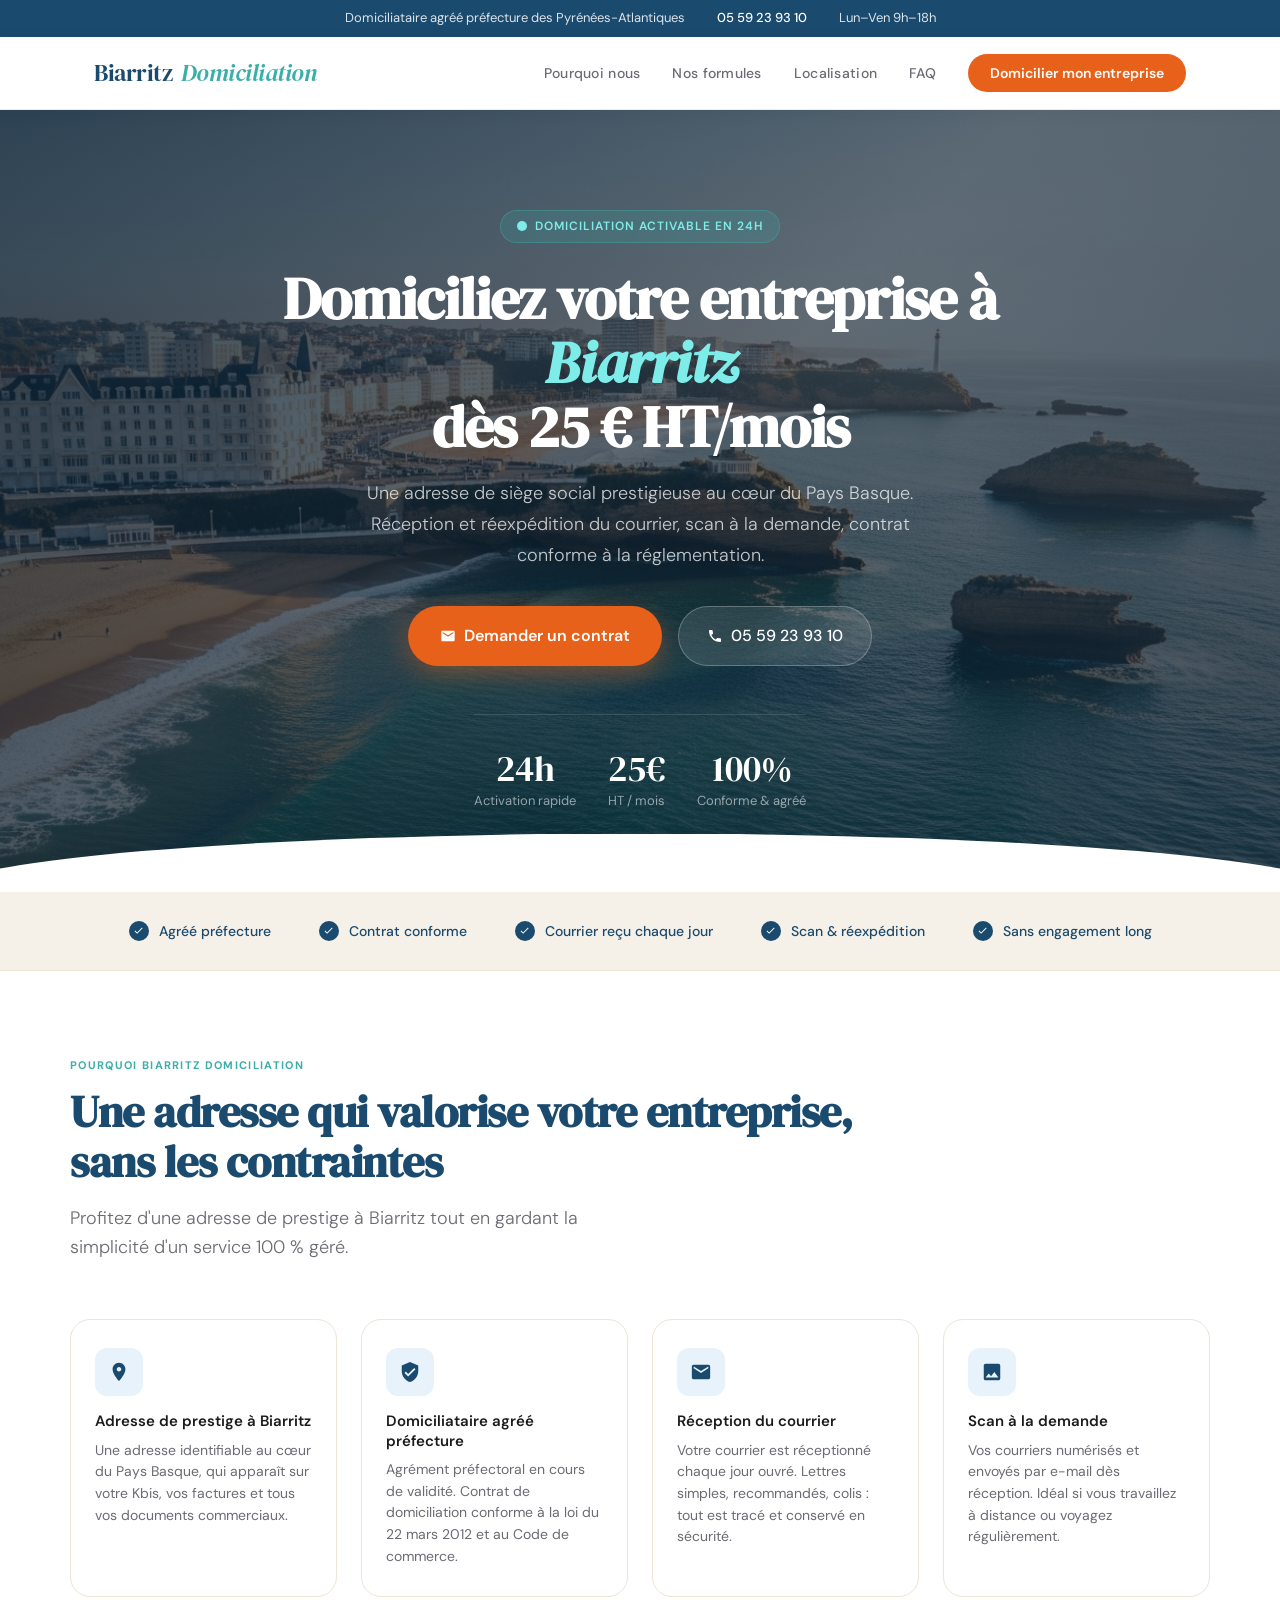
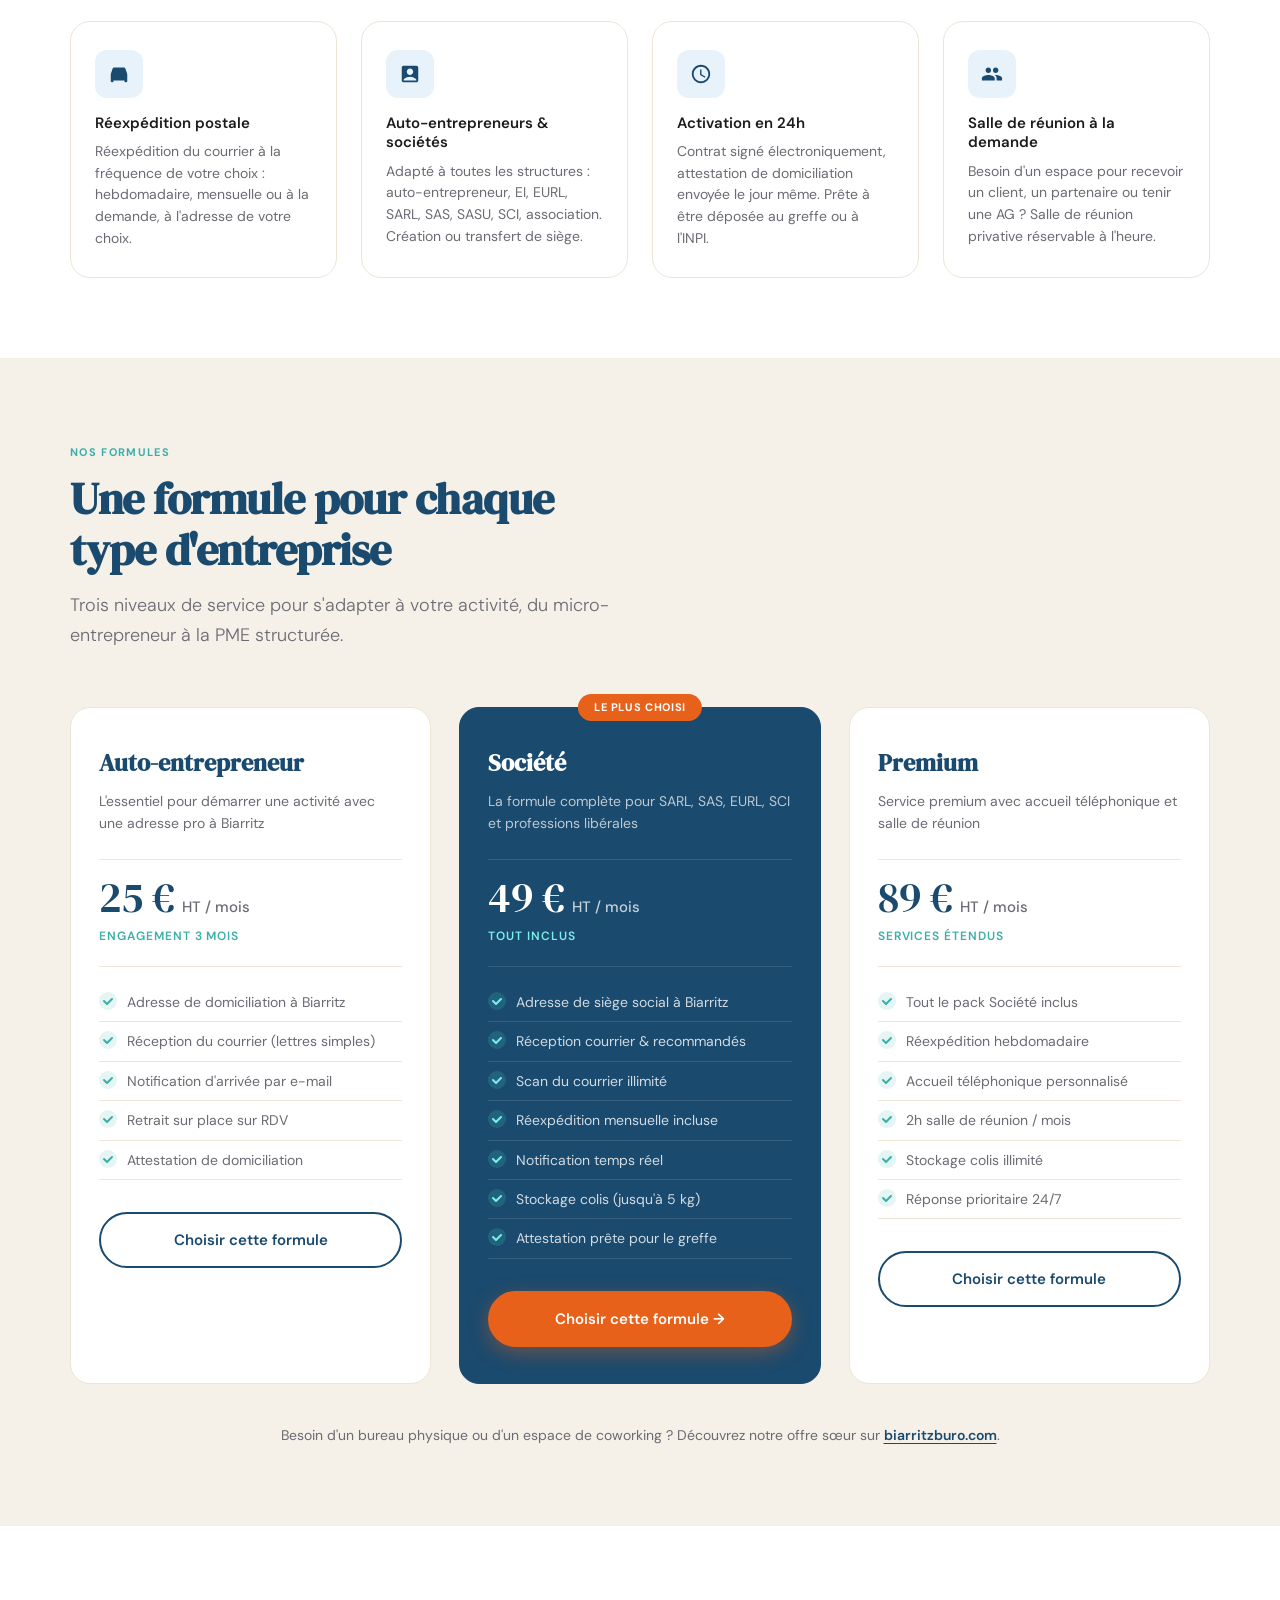
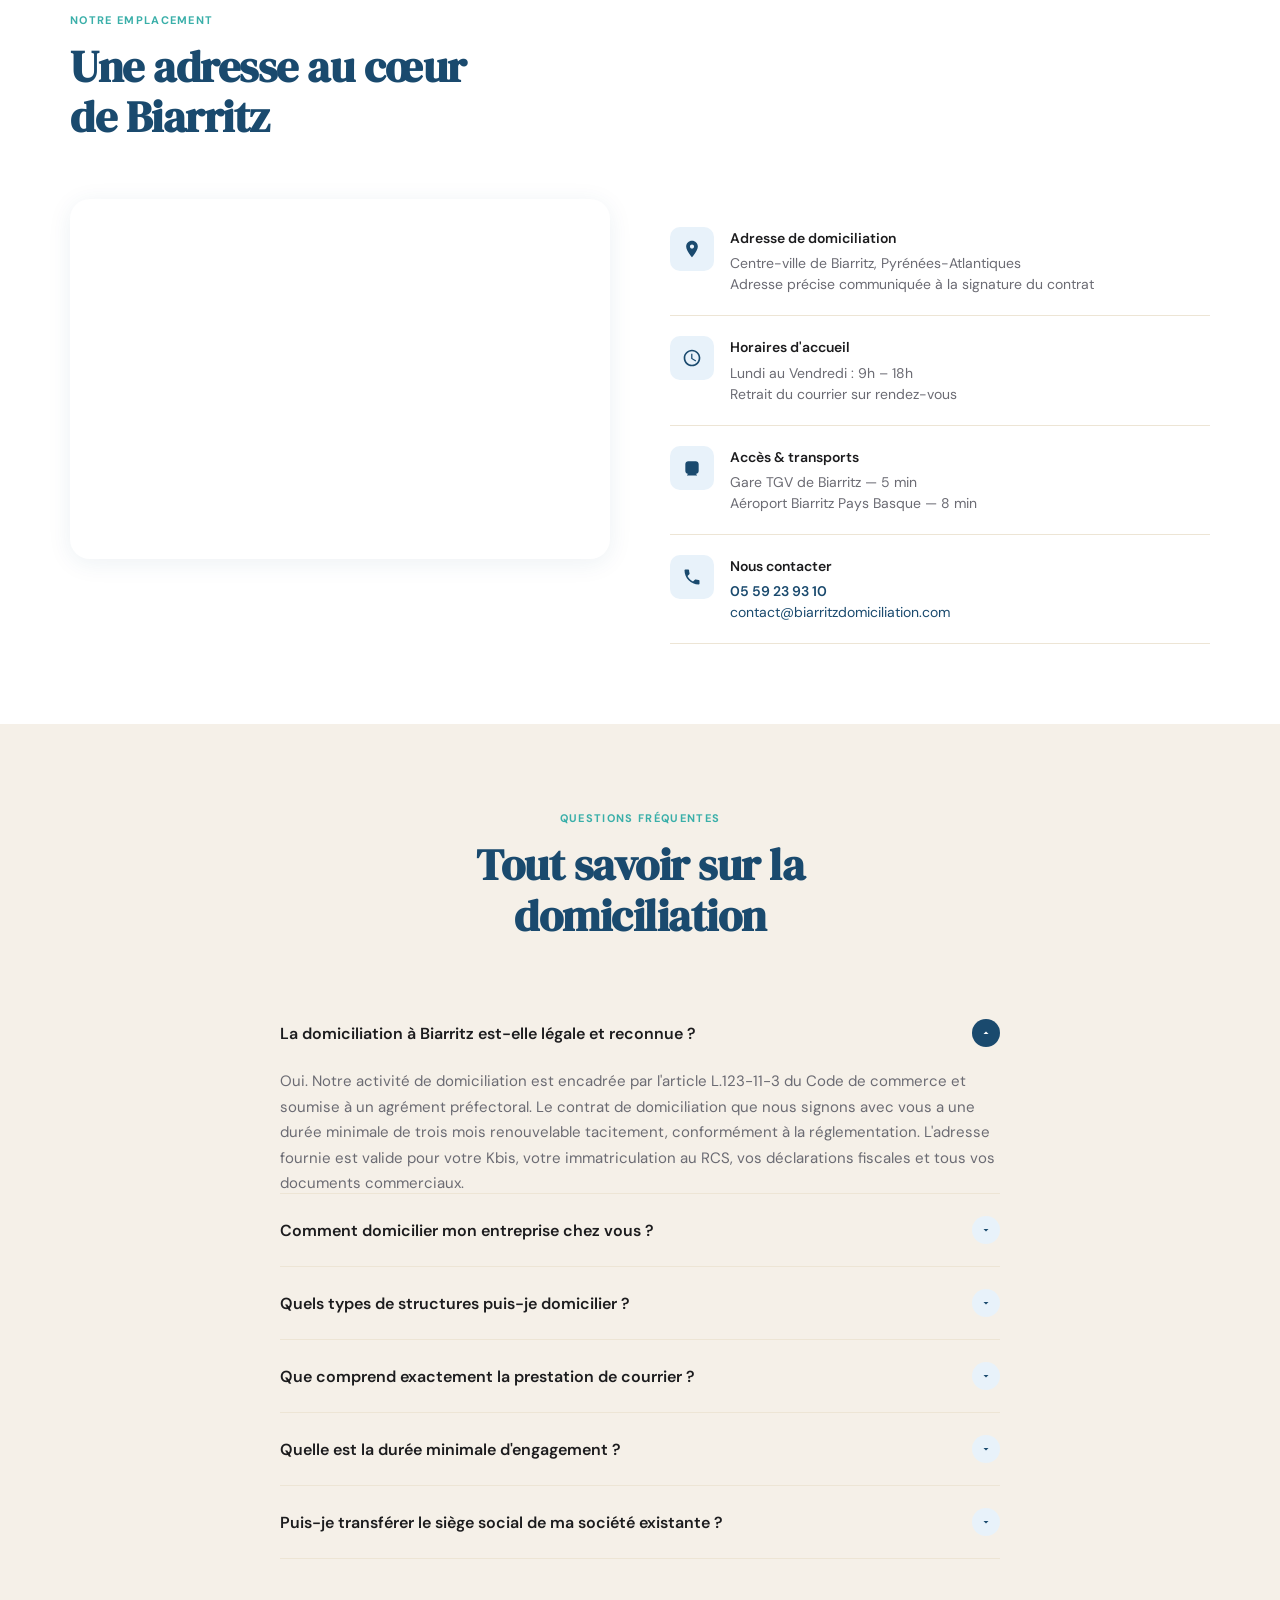
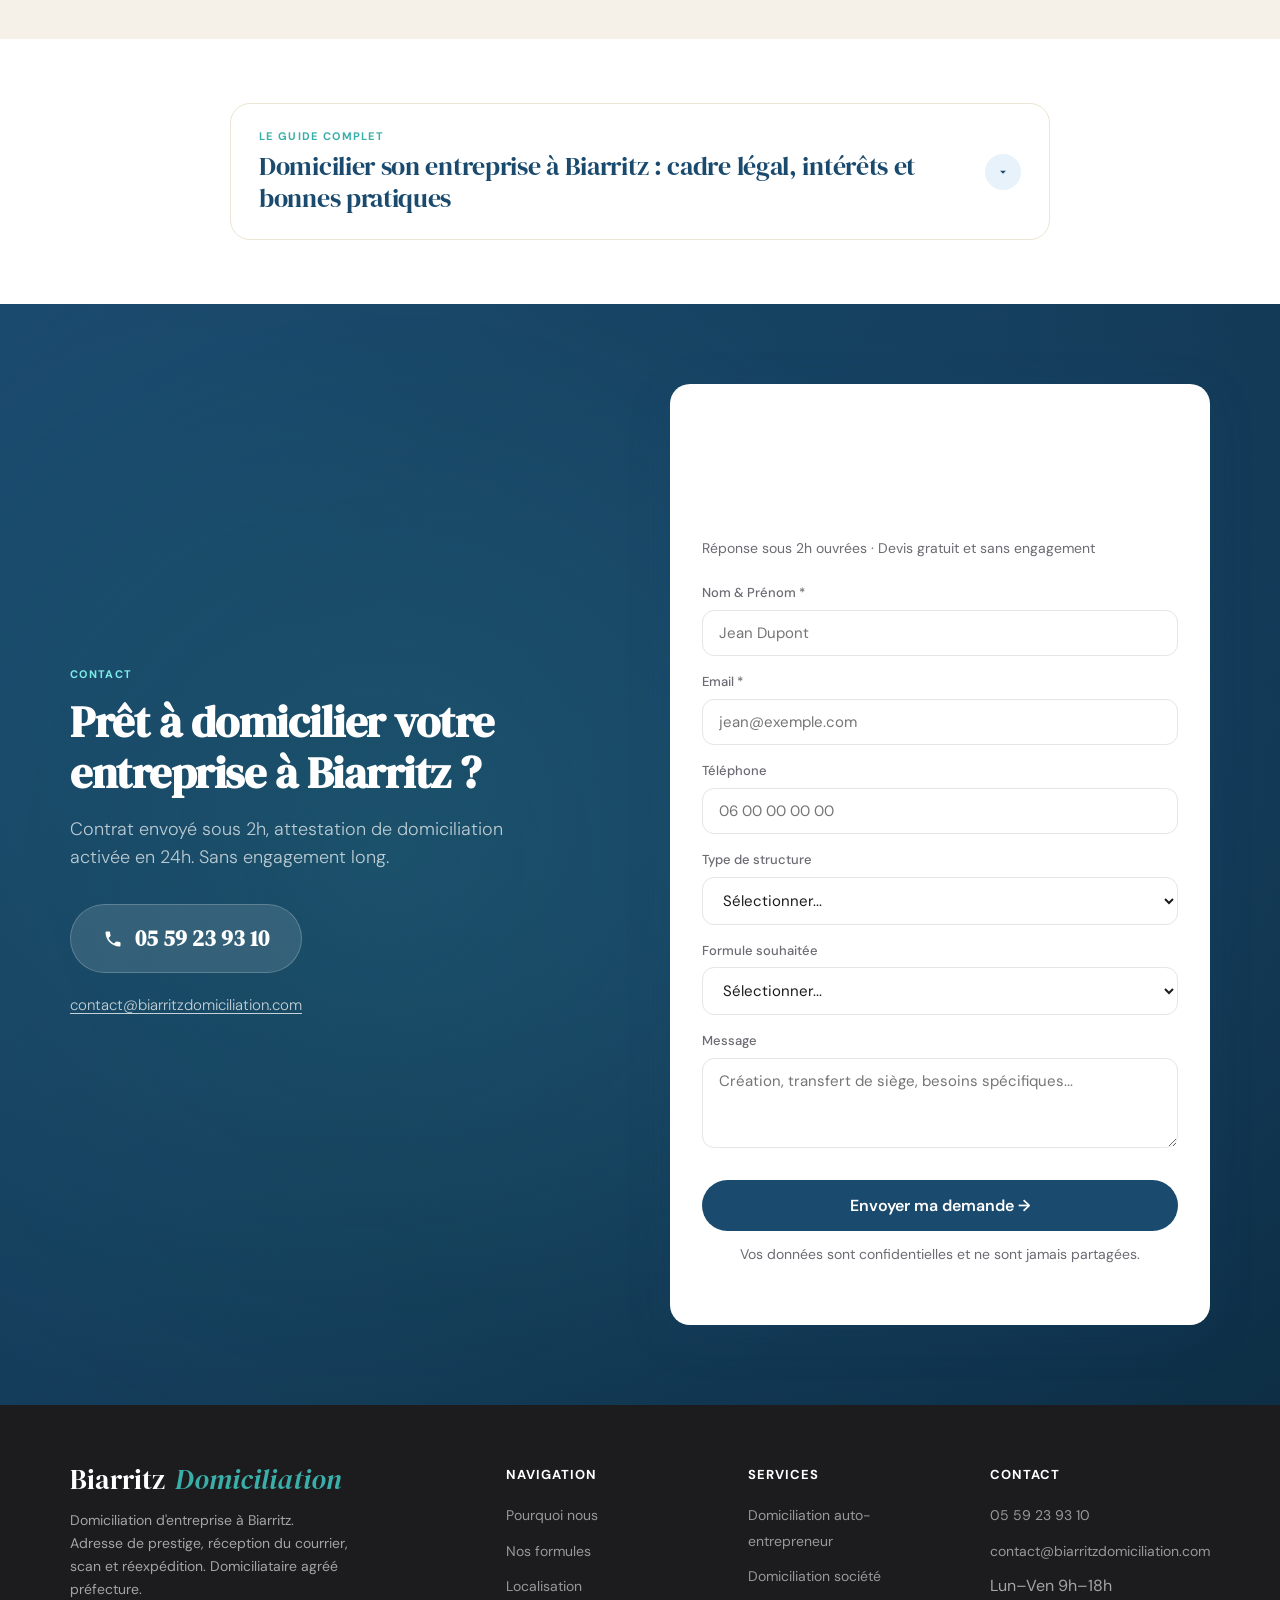
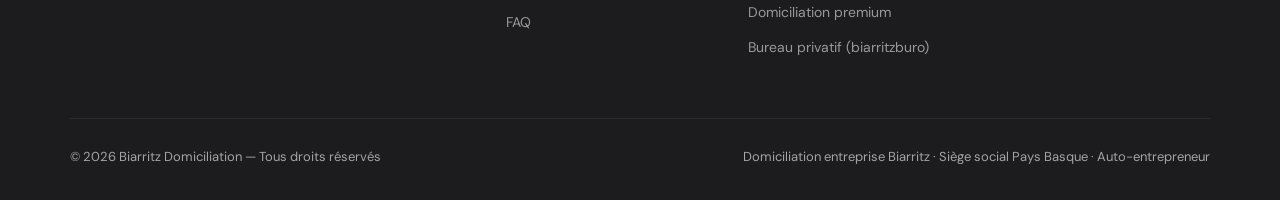
==== commit 918e0641: "Bump cache-busting CSS/JS de v20260506a a v20260506b Forcer le rechargement apres deploiement initia" ====
--- a/index.html
+++ b/index.html
@@ -34,7 +34,7 @@
 <link href="https://fonts.googleapis.com/css2?family=DM+Serif+Display:ital@0;1&family=DM+Sans:wght@300;400;500;600&display=swap" rel="stylesheet">
 
 <!-- CSS -->
-<link rel="stylesheet" href="css/style.css?v=20260506a">
+<link rel="stylesheet" href="css/style.css?v=20260506b">
 
 <!-- Schema.org LocalBusiness -->
 <script type="application/ld+json">
@@ -572,6 +572,6 @@
   </div>
 </footer>
 
-<script src="js/main.js?v=20260506a"></script>
+<script src="js/main.js?v=20260506b"></script>
 </body>
 </html>
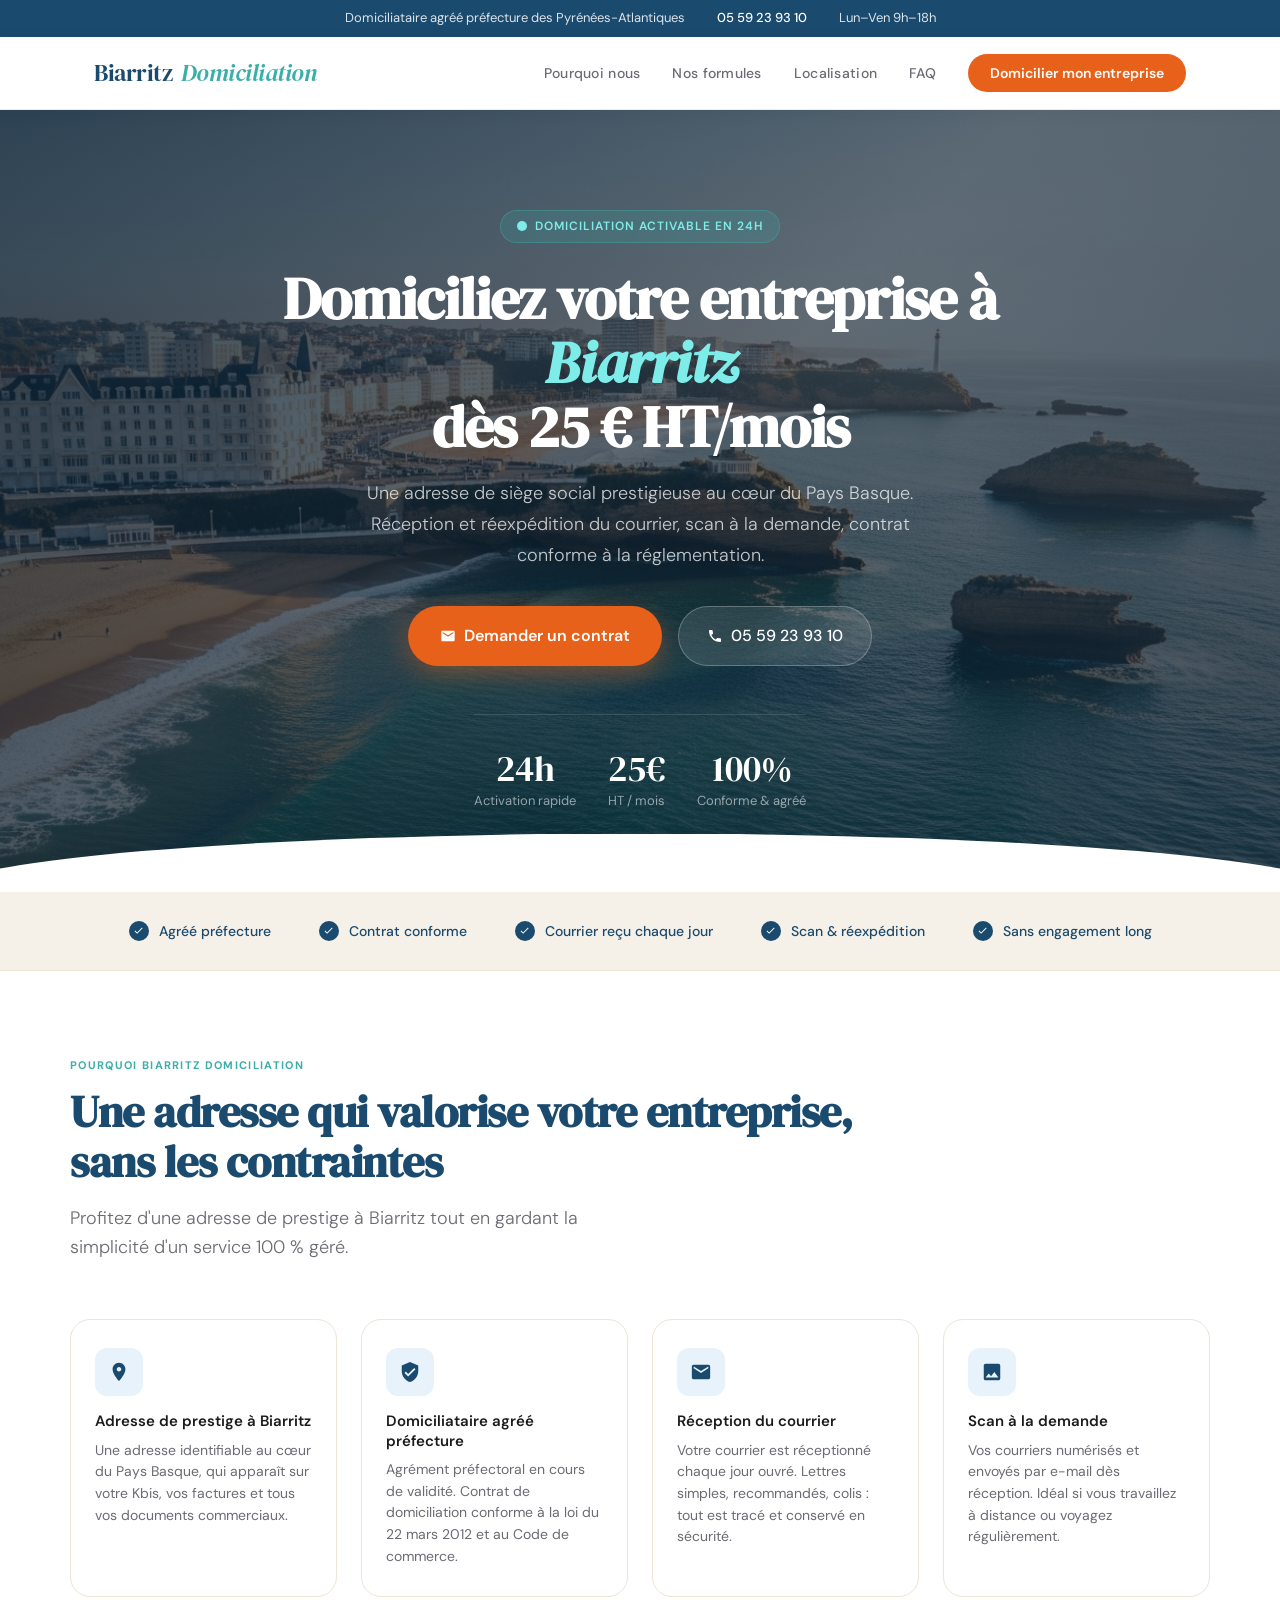
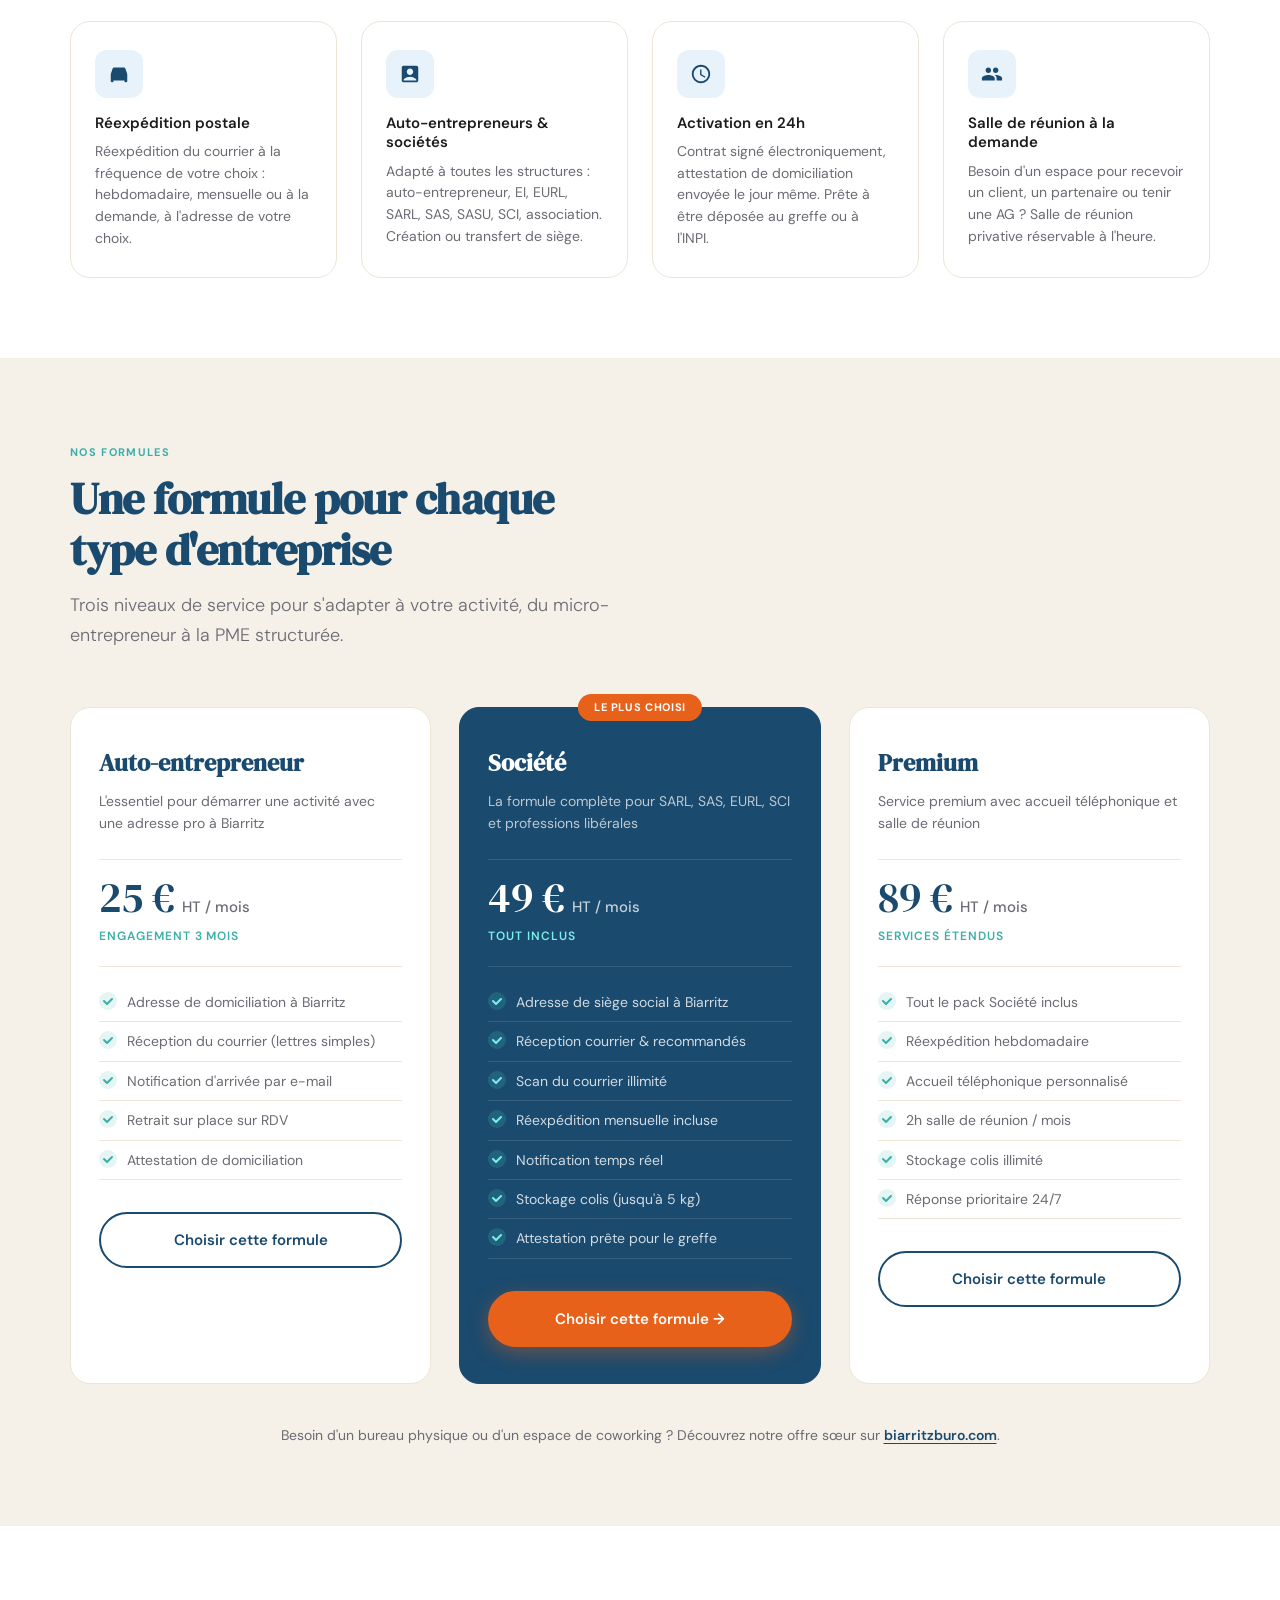
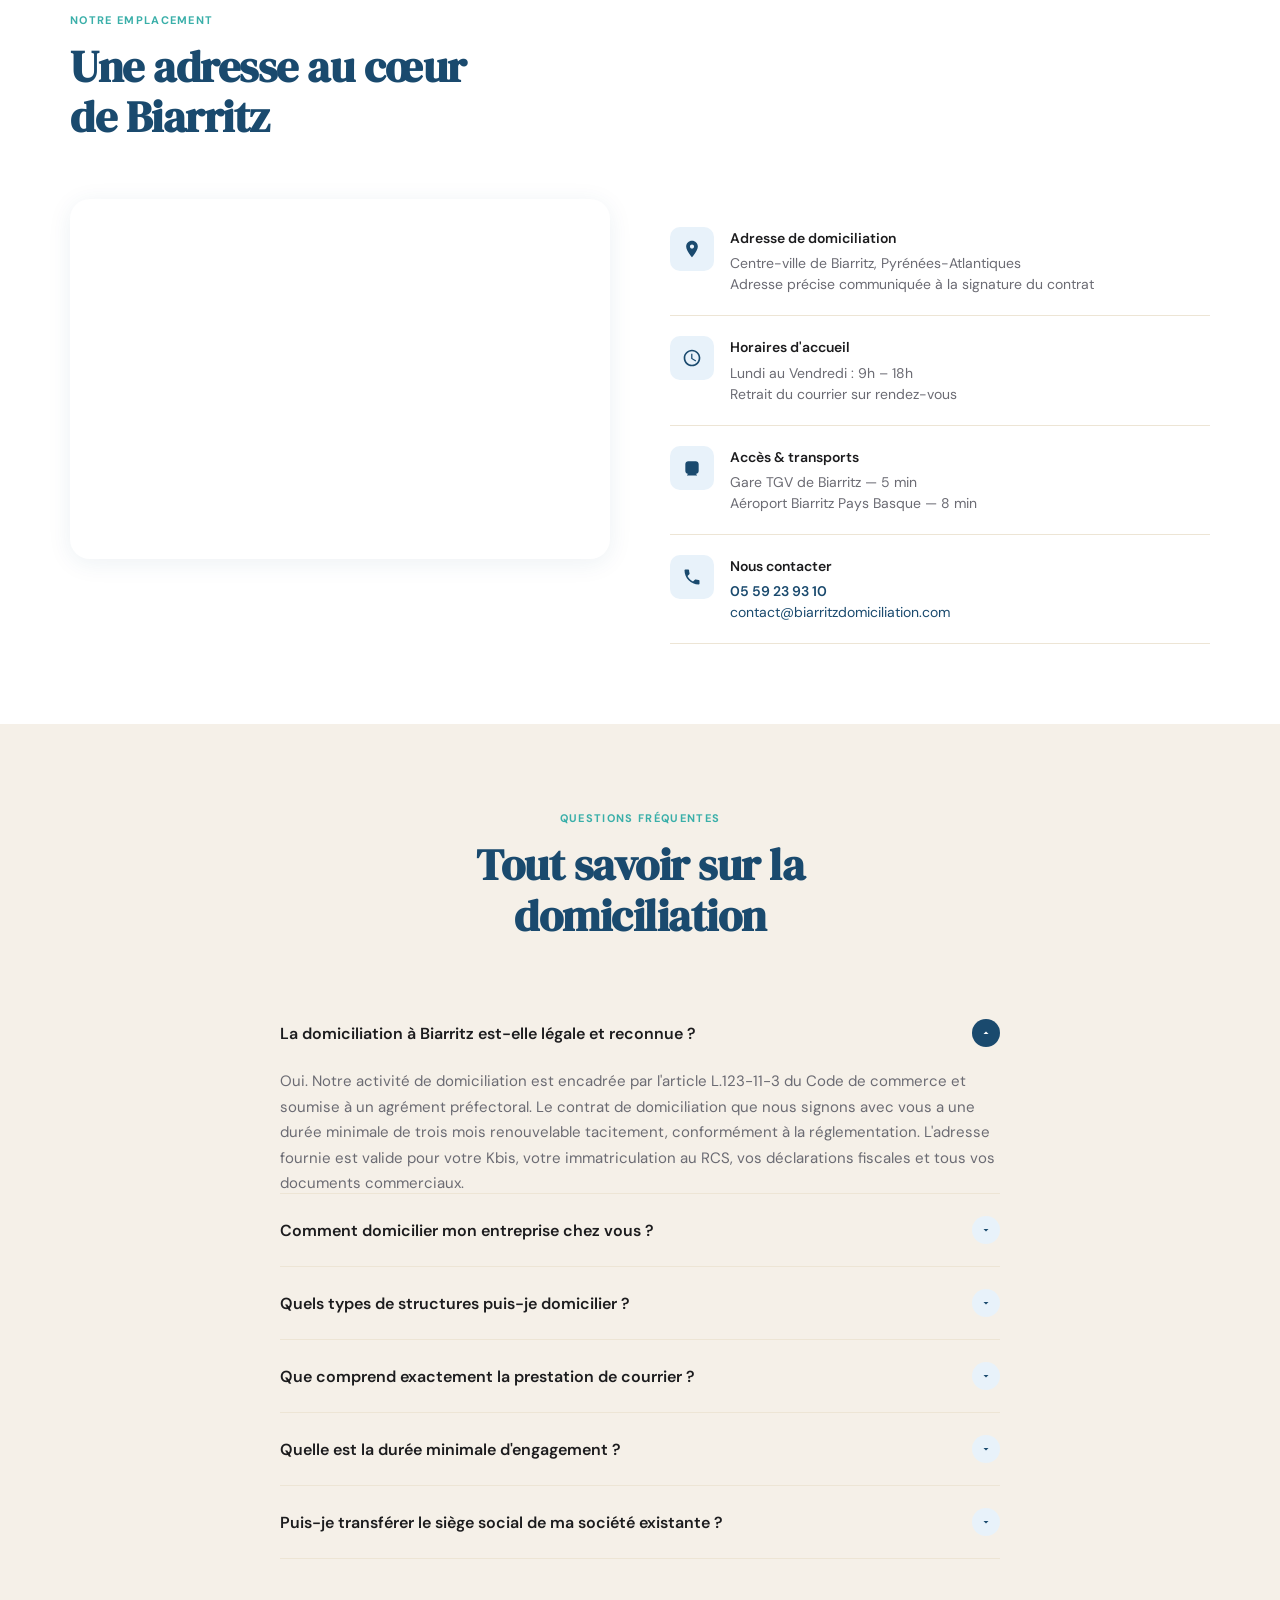
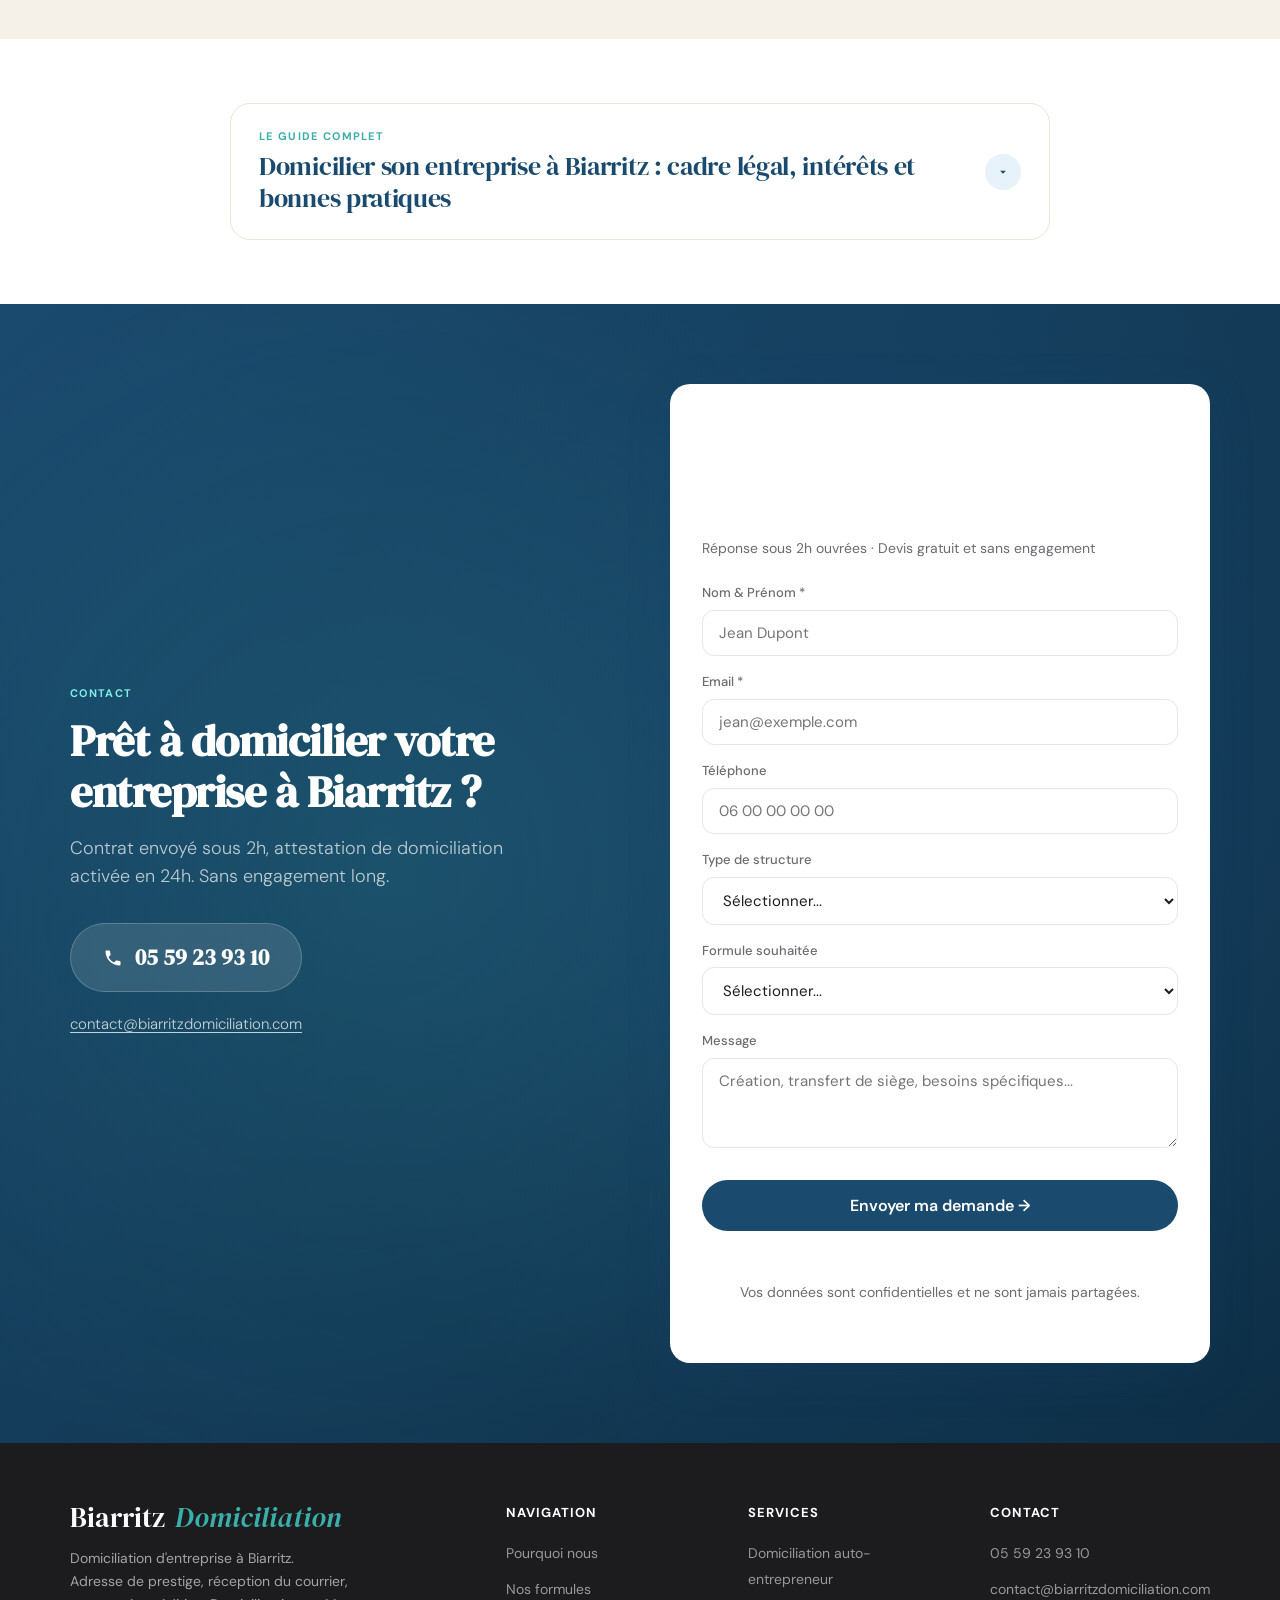
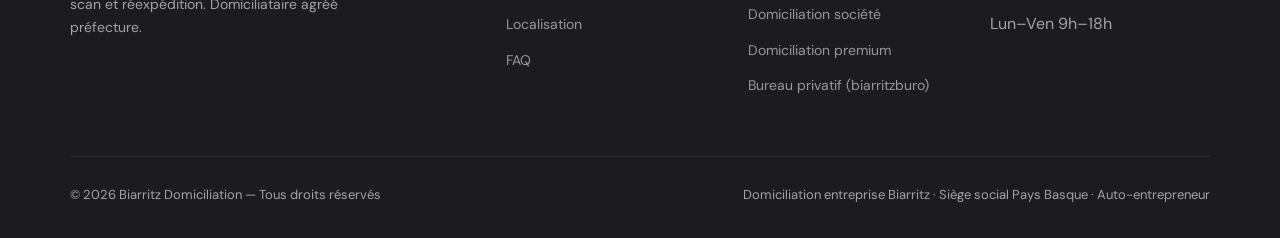
==== commit 734f5576: "Branche le formulaire au backend SMTP (PHPMailer + send-mail.php) Reproduit la meme implementation q" ====
--- a/index.html
+++ b/index.html
@@ -34,7 +34,7 @@
 <link href="https://fonts.googleapis.com/css2?family=DM+Serif+Display:ital@0;1&family=DM+Sans:wght@300;400;500;600&display=swap" rel="stylesheet">
 
 <!-- CSS -->
-<link rel="stylesheet" href="css/style.css?v=20260506b">
+<link rel="stylesheet" href="css/style.css?v=20260506c">
 
 <!-- Schema.org LocalBusiness -->
 <script type="application/ld+json">
@@ -484,20 +484,20 @@
       </a>
       <p class="cta-mail"><a href="mailto:contact@biarritzdomiciliation.com">contact@biarritzdomiciliation.com</a></p>
     </div>
-    <div class="hero-form-card">
+    <form class="hero-form-card" id="contact-form" action="send-mail.php" method="post" novalidate>
       <h2>Demande de domiciliation</h2>
       <p>Réponse sous 2h ouvrées · Devis gratuit et sans engagement</p>
       <div class="form-group">
         <label for="nom">Nom &amp; Prénom *</label>
-        <input type="text" id="nom" name="nom" placeholder="Jean Dupont" autocomplete="name">
+        <input type="text" id="nom" name="nom" placeholder="Jean Dupont" autocomplete="name" required maxlength="120">
       </div>
       <div class="form-group">
         <label for="email">Email *</label>
-        <input type="email" id="email" name="email" placeholder="jean@exemple.com" autocomplete="email">
+        <input type="email" id="email" name="email" placeholder="jean@exemple.com" autocomplete="email" required maxlength="200">
       </div>
       <div class="form-group">
         <label for="tel">Téléphone</label>
-        <input type="tel" id="tel" name="tel" placeholder="06 00 00 00 00" autocomplete="tel">
+        <input type="tel" id="tel" name="tel" placeholder="06 00 00 00 00" autocomplete="tel" maxlength="40">
       </div>
       <div class="form-group">
         <label for="structure">Type de structure</label>
@@ -524,11 +524,16 @@
       </div>
       <div class="form-group">
         <label for="message">Message</label>
-        <textarea id="message" name="message" placeholder="Création, transfert de siège, besoins spécifiques..."></textarea>
+        <textarea id="message" name="message" placeholder="Création, transfert de siège, besoins spécifiques..." maxlength="4000"></textarea>
+      </div>
+      <div class="form-honeypot" aria-hidden="true">
+        <label for="website">Ne pas remplir ce champ</label>
+        <input type="text" id="website" name="website" tabindex="-1" autocomplete="off">
       </div>
       <button type="submit" class="form-submit">Envoyer ma demande →</button>
+      <p class="form-status" id="form-status" role="status" aria-live="polite"></p>
       <p class="form-note">Vos données sont confidentielles et ne sont jamais partagées.</p>
-    </div>
+    </form>
   </div>
 </section>
 
@@ -572,6 +577,6 @@
   </div>
 </footer>
 
-<script src="js/main.js?v=20260506b"></script>
+<script src="js/main.js?v=20260506c"></script>
 </body>
 </html>
--- a/css/style.css
+++ b/css/style.css
@@ -280,6 +280,23 @@
     margin-top: 8px;
 }
 .form-submit:hover { background: var(--ocean-mid); transform: translateY(-1px); }
+.form-honeypot {
+    position: absolute;
+    left: -10000px;
+    top: auto;
+    width: 1px;
+    height: 1px;
+    overflow: hidden;
+}
+.form-status {
+    text-align: center;
+    font-size: 14px;
+    font-weight: 500;
+    margin-top: 12px;
+    min-height: 1em;
+}
+.form-status.is-success { color: var(--wave); }
+.form-status.is-error { color: #c0392b; }
 .form-note {
     text-align: center;
     font-size: 12px;
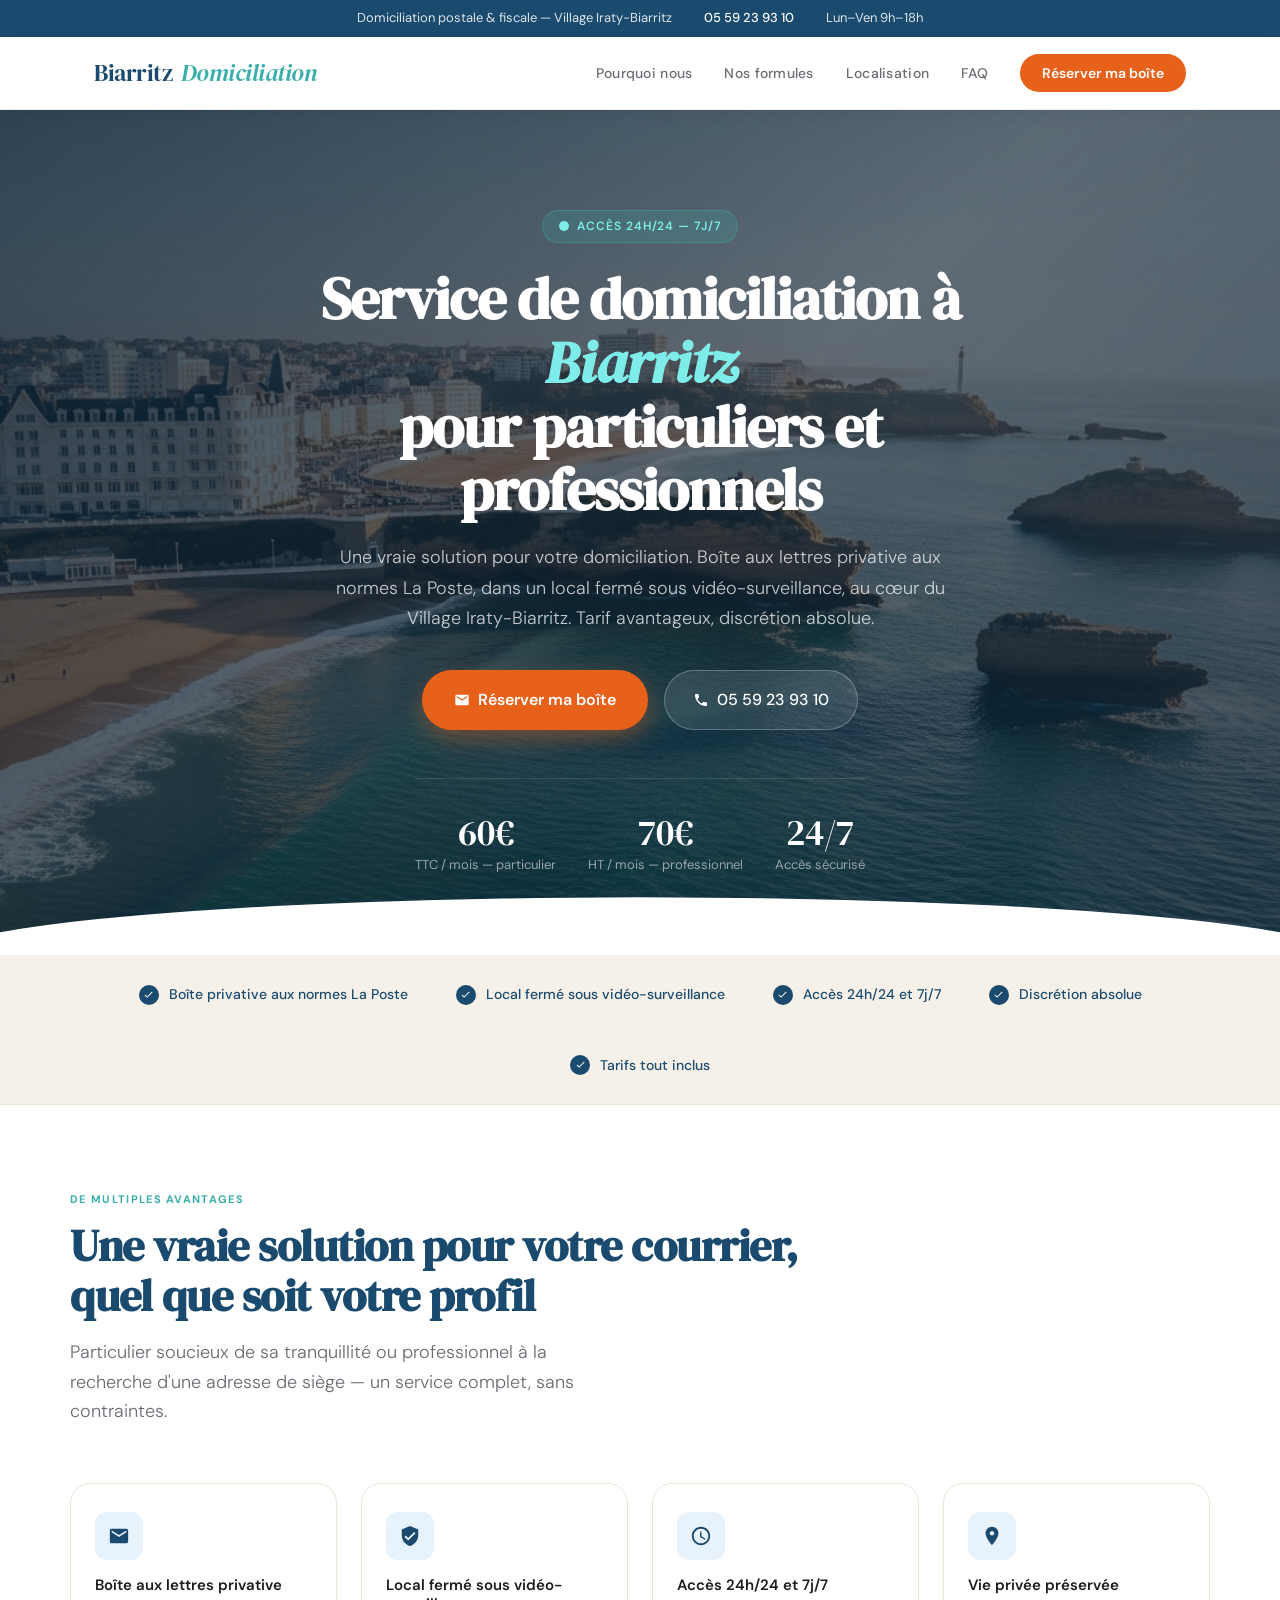
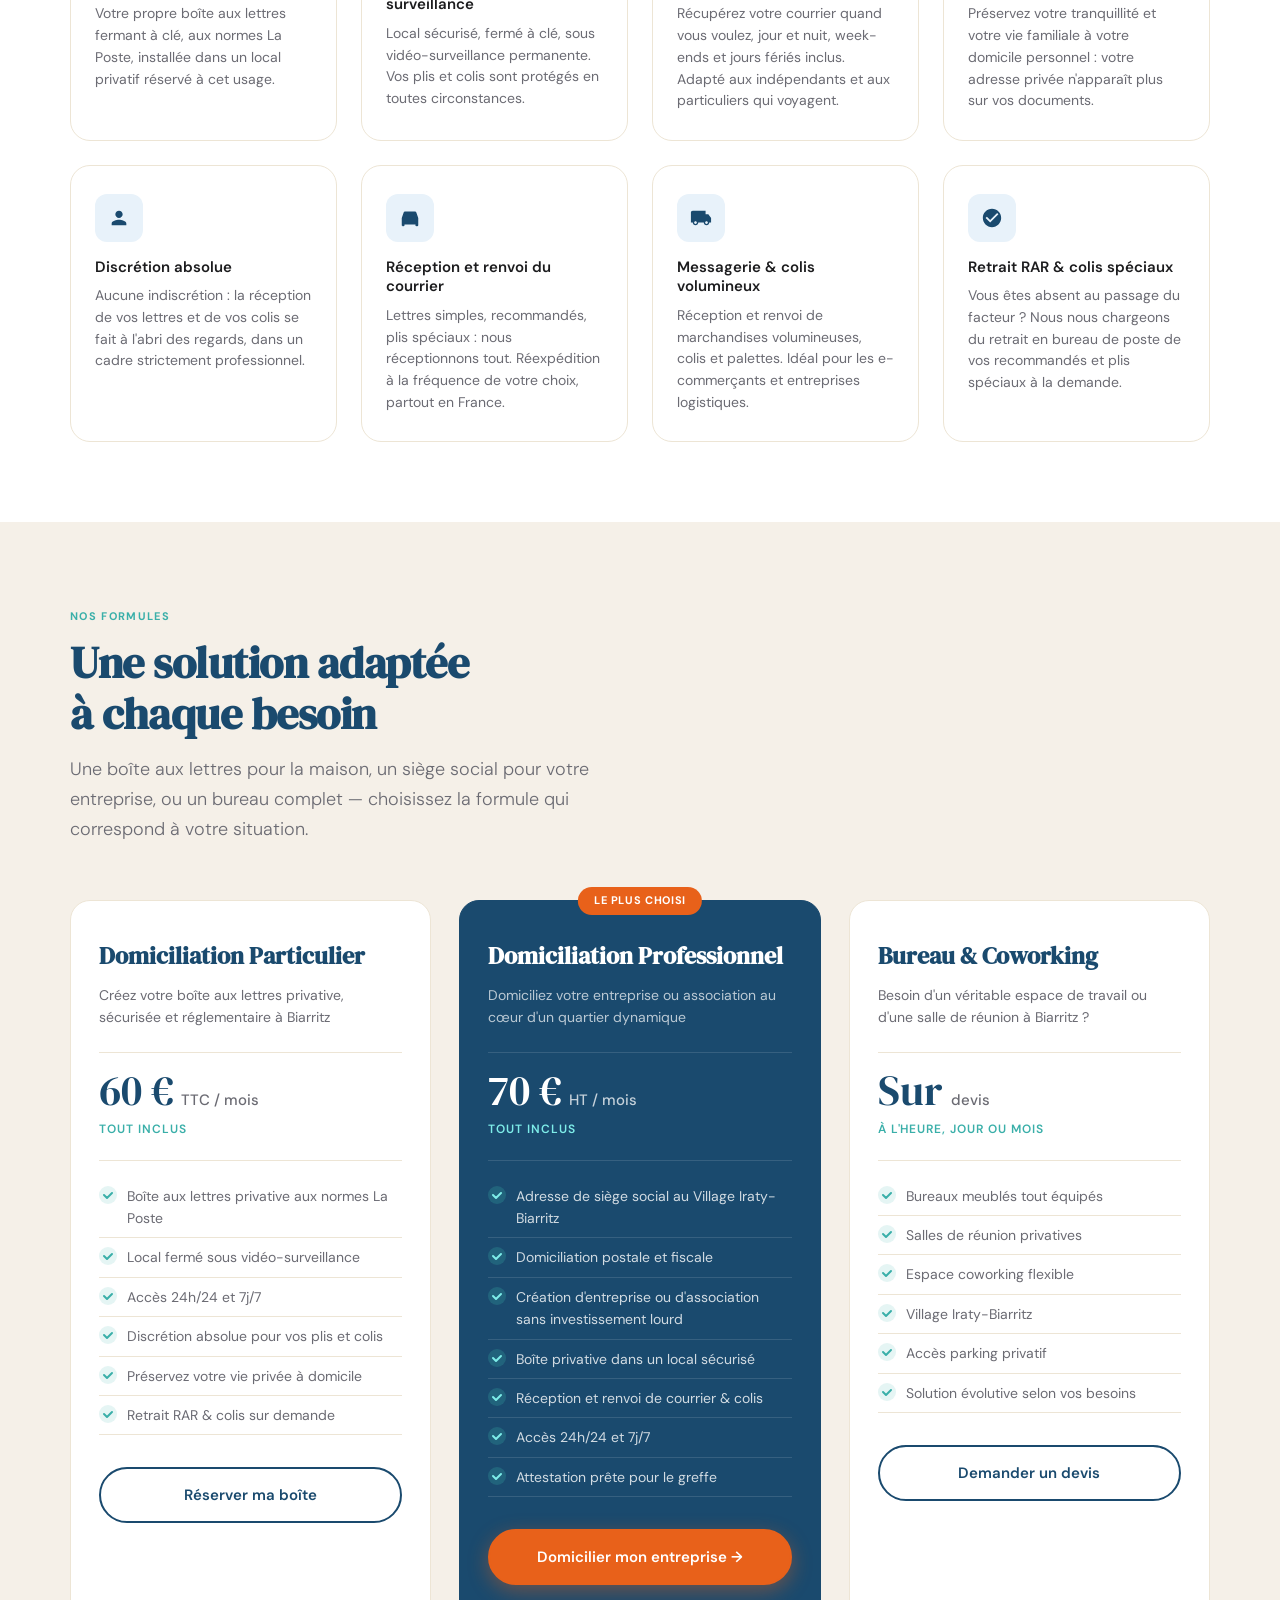
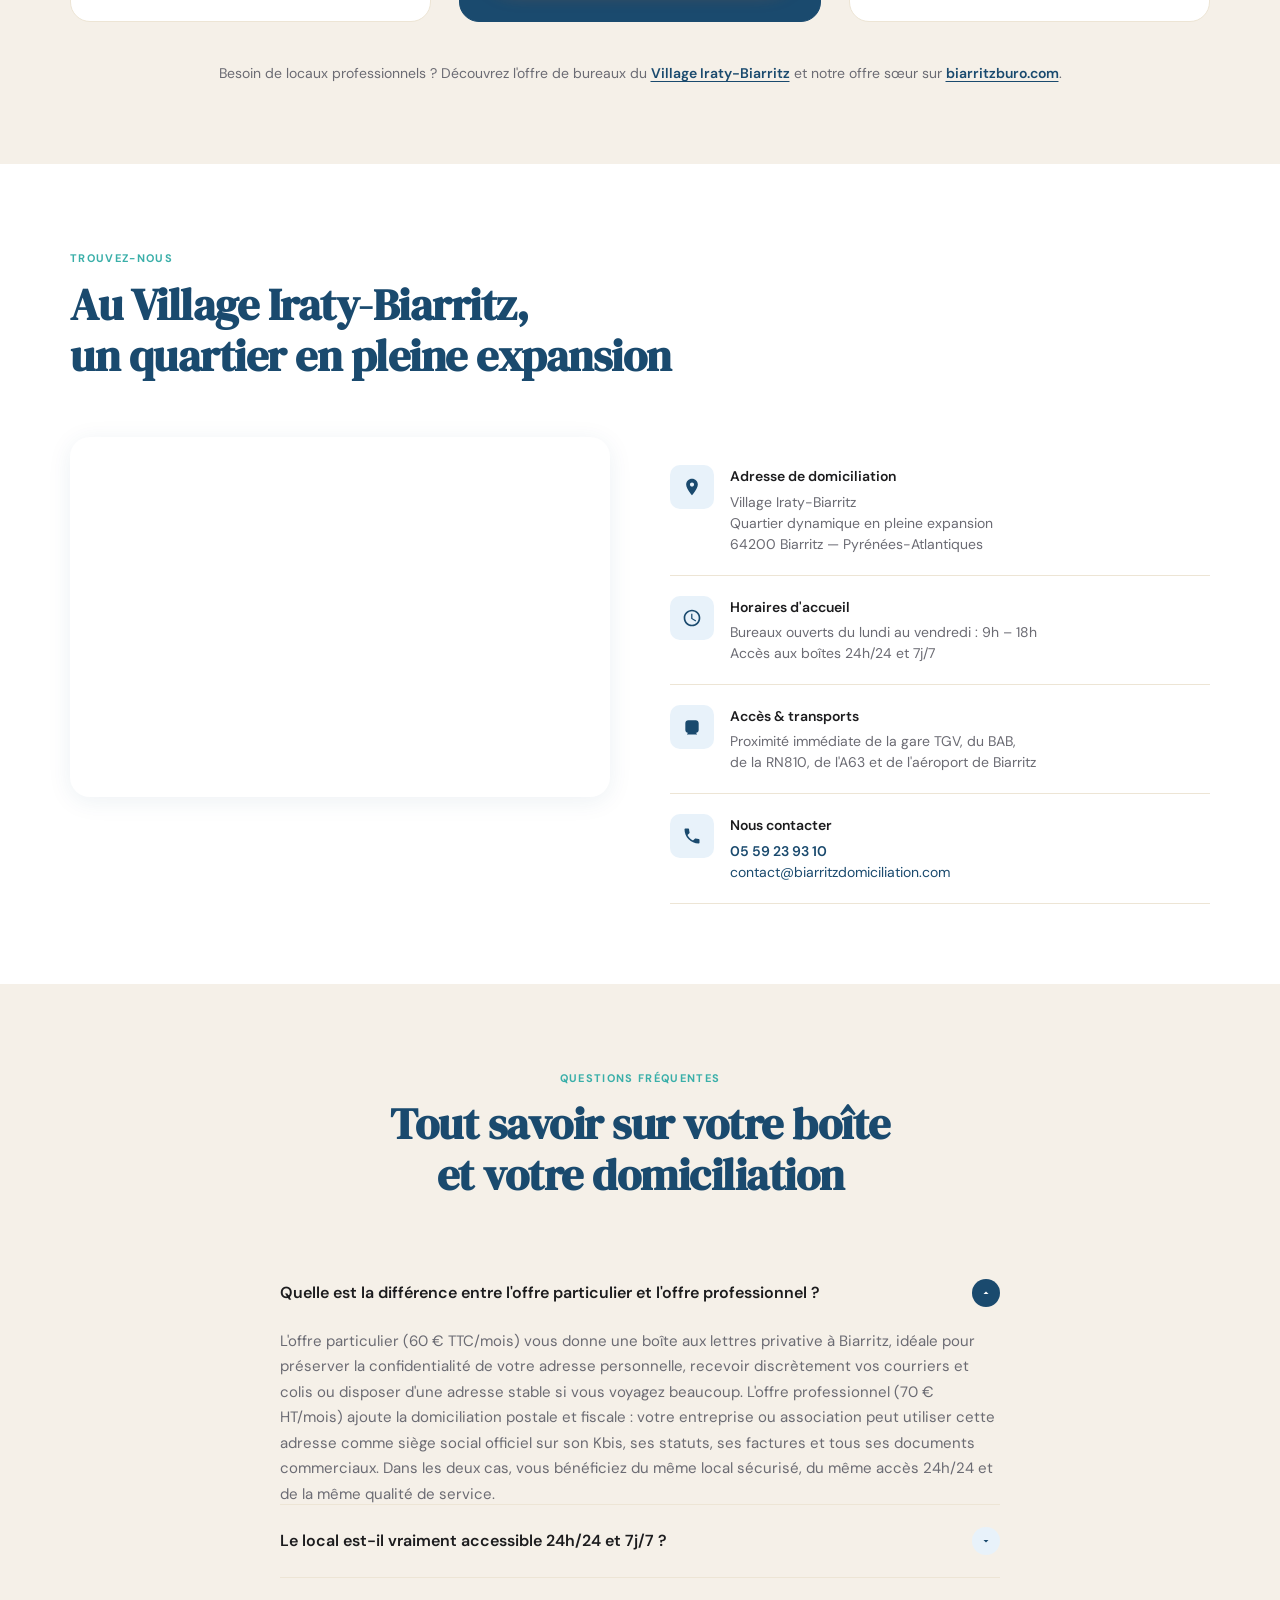
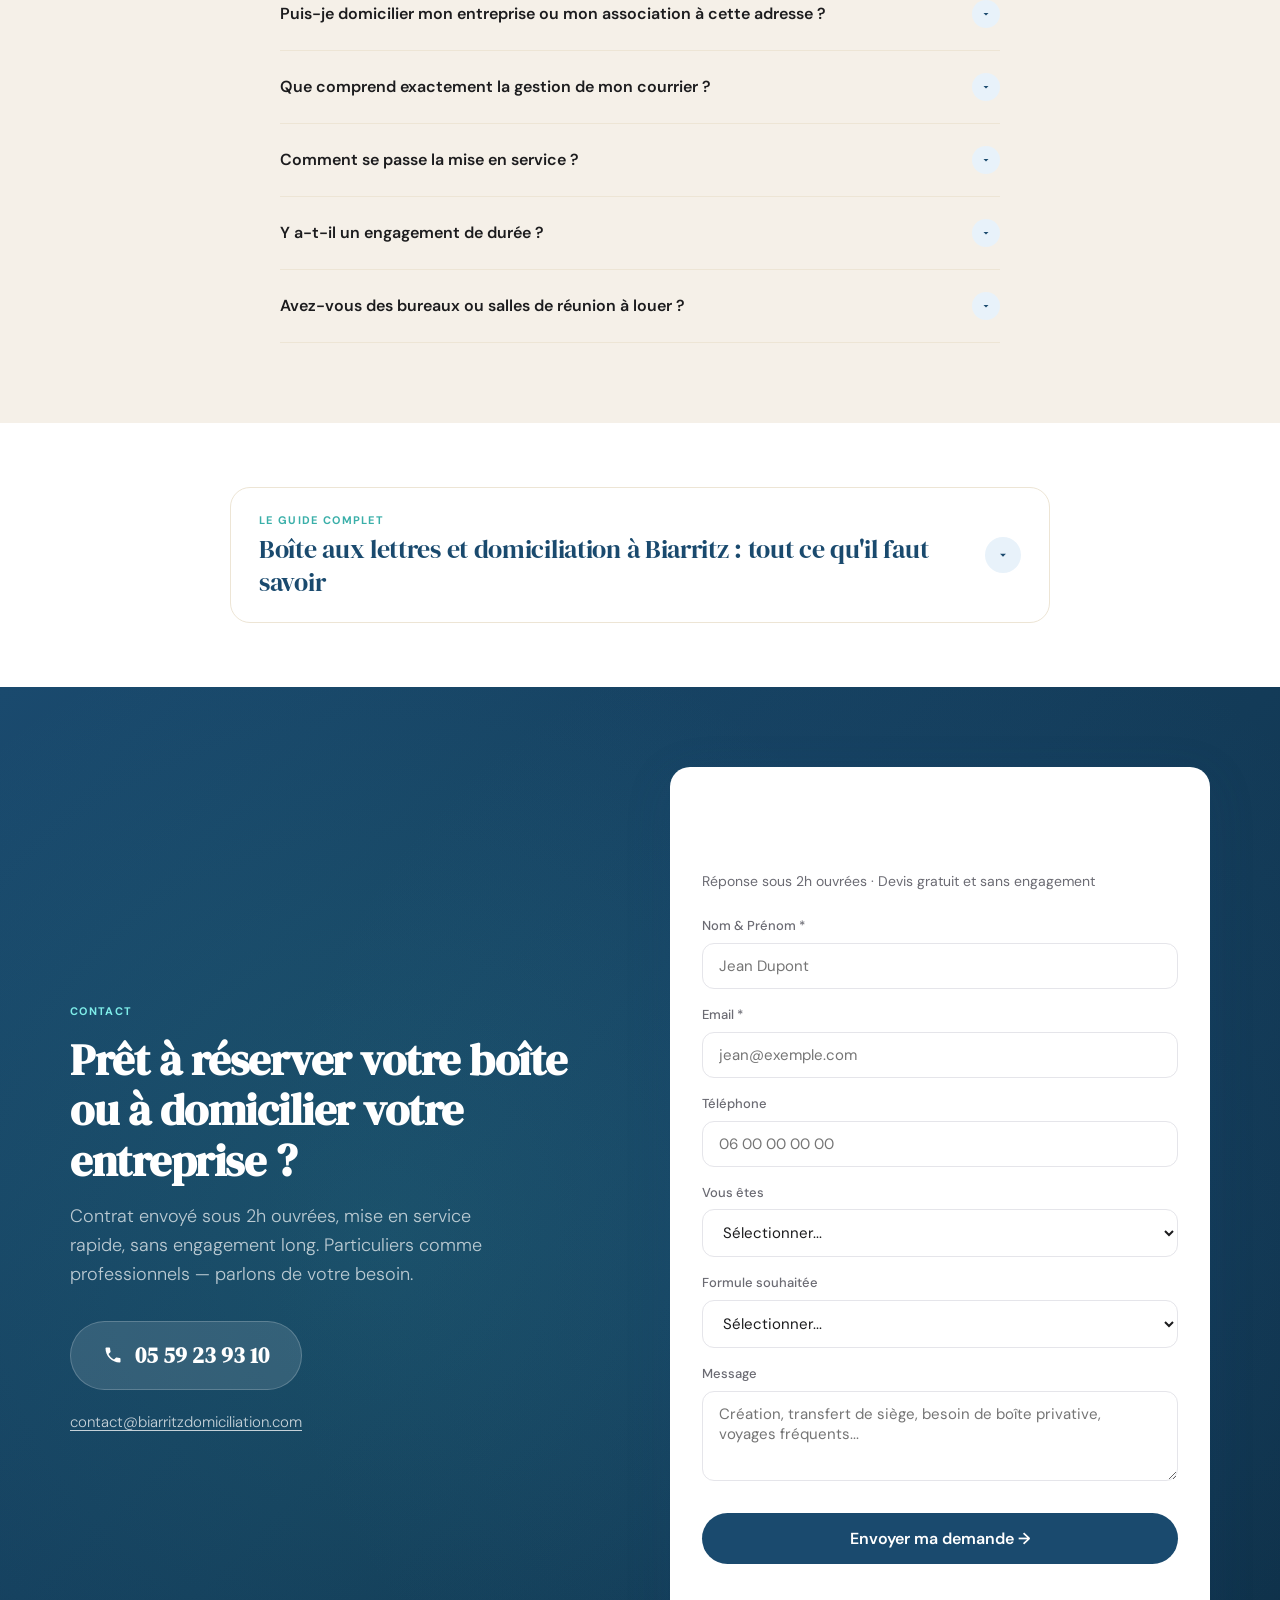
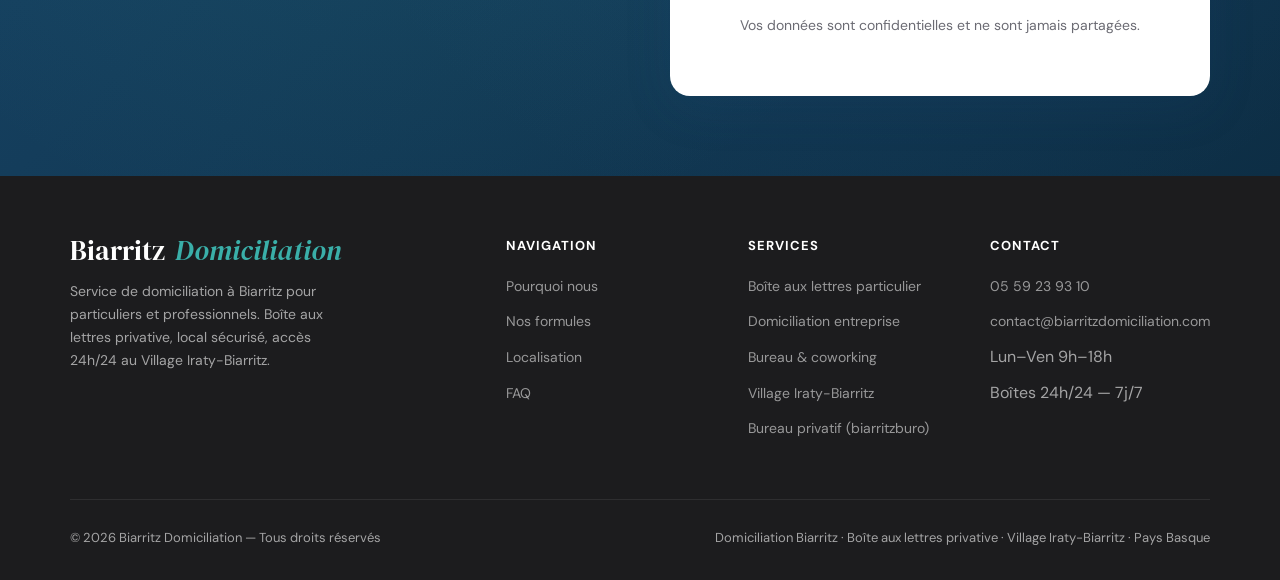
==== commit e33285ad: "Refond le contenu de la home sur le positionnement de l ancien site Reprend le contenu de l archive " ====
--- a/index.html
+++ b/index.html
@@ -3,16 +3,16 @@
 <head>
 <meta charset="UTF-8">
 <meta name="viewport" content="width=device-width, initial-scale=1.0">
-<title>Domiciliation Biarritz — Adresse de siège social pour entreprise | Biarritz Domiciliation</title>
-<meta name="description" content="Domiciliez votre entreprise à Biarritz dès 25 € HT/mois. Adresse de prestige, réception et réexpédition du courrier, scan à la demande. Domiciliataire agréé préfecture.">
-<meta name="keywords" content="domiciliation Biarritz, domiciliation entreprise Biarritz, siège social Biarritz, adresse professionnelle Biarritz, domiciliation Pays Basque, auto-entrepreneur Biarritz">
+<title>Domiciliation Biarritz — Particuliers & Professionnels | Biarritz Domiciliation</title>
+<meta name="description" content="Service de domiciliation à Biarritz pour particuliers (60 € TTC/mois) et professionnels (70 € HT/mois). Boîte aux lettres privative, local sécurisé sous vidéo-surveillance, accès 24h/24 et 7j/7 au Village Iraty-Biarritz.">
+<meta name="keywords" content="domiciliation Biarritz, boîte aux lettres Biarritz, boîte postale privative Biarritz, domiciliation particulier Biarritz, domiciliation entreprise Biarritz, Village Iraty Biarritz, siège social Biarritz, Pays Basque">
 <meta name="robots" content="index, follow">
 
 <link rel="canonical" href="https://biarritzdomiciliation.com/">
 
 <!-- Open Graph -->
-<meta property="og:title" content="Domiciliation Biarritz — Biarritz Domiciliation">
-<meta property="og:description" content="Adresse de siège social à Biarritz dès 25 € HT/mois. Domiciliataire agréé préfecture, réception courrier, scan, réexpédition.">
+<meta property="og:title" content="Domiciliation Biarritz — Particuliers & Professionnels">
+<meta property="og:description" content="Boîte aux lettres privative et domiciliation à Biarritz. Particuliers dès 60 € TTC/mois, professionnels dès 70 € HT/mois. Local sécurisé, vidéo-surveillance, accès 24/7.">
 <meta property="og:type" content="website">
 <meta property="og:url" content="https://biarritzdomiciliation.com/">
 <meta property="og:locale" content="fr_FR">
@@ -21,8 +21,8 @@
 
 <!-- Twitter -->
 <meta name="twitter:card" content="summary_large_image">
-<meta name="twitter:title" content="Domiciliation Biarritz — Biarritz Domiciliation">
-<meta name="twitter:description" content="Adresse de siège social à Biarritz dès 25 € HT/mois. Agréé préfecture.">
+<meta name="twitter:title" content="Domiciliation Biarritz — Particuliers & Professionnels">
+<meta name="twitter:description" content="Boîte aux lettres privative à Biarritz. Particuliers 60 € TTC/mois, professionnels 70 € HT/mois. Accès 24/7, vidéo-surveillance.">
 <meta name="twitter:image" content="https://biarritzdomiciliation.com/assets/hero-biarritz.jpg">
 
 <!-- Favicon -->
@@ -42,7 +42,7 @@
   "@context": "https://schema.org",
   "@type": "ProfessionalService",
   "name": "Biarritz Domiciliation",
-  "description": "Service de domiciliation d'entreprise à Biarritz. Adresse de siège social, réception et réexpédition du courrier, scan à la demande. Domiciliataire agréé par la préfecture.",
+  "description": "Service de domiciliation à Biarritz pour particuliers et professionnels. Boîte aux lettres privative dans un local sécurisé sous vidéo-surveillance, accès 24h/24 et 7j/7. Réception et renvoi de courrier, colis et marchandises. Domiciliation postale et fiscale au Village Iraty-Biarritz.",
   "telephone": "+33559239310",
   "email": "contact@biarritzdomiciliation.com",
   "url": "https://biarritzdomiciliation.com",
@@ -54,11 +54,11 @@
   },
   "geo": {
     "@type": "GeoCoordinates",
-    "latitude": "43.4832",
-    "longitude": "-1.5586"
+    "latitude": "43.4632",
+    "longitude": "-1.5325"
   },
   "openingHours": "Mo-Fr 09:00-18:00",
-  "priceRange": "€",
+  "priceRange": "€€",
   "sameAs": []
 }
 </script>
@@ -68,7 +68,7 @@
 <!-- Topbar -->
 <div class="topbar">
   <div class="topbar-inner">
-    <span>Domiciliataire agréé préfecture des Pyrénées-Atlantiques</span>
+    <span>Domiciliation postale & fiscale — Village Iraty-Biarritz</span>
     <a href="tel:0559239310">05 59 23 93 10</a>
     <span>Lun–Ven 9h–18h</span>
   </div>
@@ -83,7 +83,7 @@
       <li><a href="#offres">Nos formules</a></li>
       <li><a href="#localisation">Localisation</a></li>
       <li><a href="#faq">FAQ</a></li>
-      <li><a href="#contact" class="nav-cta">Domicilier mon entreprise</a></li>
+      <li><a href="#contact" class="nav-cta">Réserver ma boîte</a></li>
     </ul>
   </div>
 </nav>
@@ -94,14 +94,14 @@
     <div class="hero-content">
       <div class="hero-badge">
         <svg width="10" height="10" viewBox="0 0 10 10" fill="currentColor"><circle cx="5" cy="5" r="5"/></svg>
-        Domiciliation activable en 24h
-      </div>
-      <h1>Domiciliez votre entreprise à <em>Biarritz</em><br>dès 25 € HT/mois</h1>
-      <p class="hero-subtitle">Une adresse de siège social prestigieuse au cœur du Pays Basque. Réception et réexpédition du courrier, scan à la demande, contrat conforme à la réglementation.</p>
+        Accès 24h/24 — 7j/7
+      </div>
+      <h1>Service de domiciliation à <em>Biarritz</em><br>pour particuliers et professionnels</h1>
+      <p class="hero-subtitle">Une vraie solution pour votre domiciliation. Boîte aux lettres privative aux normes La Poste, dans un local fermé sous vidéo-surveillance, au cœur du Village Iraty-Biarritz. Tarif avantageux, discrétion absolue.</p>
       <div class="hero-actions">
         <a href="#contact" class="btn-primary">
           <svg width="16" height="16" viewBox="0 0 24 24" fill="currentColor"><path d="M20 4H4c-1.1 0-2 .9-2 2v12c0 1.1.9 2 2 2h16c1.1 0 2-.9 2-2V6c0-1.1-.9-2-2-2zm0 4l-8 5-8-5V6l8 5 8-5v2z"/></svg>
-          Demander un contrat
+          Réserver ma boîte
         </a>
         <a href="tel:0559239310" class="btn-secondary">
           <svg width="16" height="16" viewBox="0 0 24 24" fill="currentColor"><path d="M6.62 10.79c1.44 2.83 3.76 5.14 6.59 6.59l2.2-2.2c.27-.27.67-.36 1.02-.24 1.12.37 2.33.57 3.57.57.55 0 1 .45 1 1V20c0 .55-.45 1-1 1-9.39 0-17-7.61-17-17 0-.55.45-1 1-1h3.5c.55 0 1 .45 1 1 0 1.25.2 2.45.57 3.57.11.35.03.74-.25 1.02l-2.2 2.2z"/></svg>
@@ -110,16 +110,16 @@
       </div>
       <div class="hero-stats">
         <div>
-          <div class="hero-stat-num">24h</div>
-          <div class="hero-stat-label">Activation rapide</div>
+          <div class="hero-stat-num">60€</div>
+          <div class="hero-stat-label">TTC / mois — particulier</div>
         </div>
         <div>
-          <div class="hero-stat-num">25€</div>
-          <div class="hero-stat-label">HT / mois</div>
+          <div class="hero-stat-num">70€</div>
+          <div class="hero-stat-label">HT / mois — professionnel</div>
         </div>
         <div>
-          <div class="hero-stat-num">100%</div>
-          <div class="hero-stat-label">Conforme &amp; agréé</div>
+          <div class="hero-stat-num">24/7</div>
+          <div class="hero-stat-label">Accès sécurisé</div>
         </div>
       </div>
     </div>
@@ -132,23 +132,23 @@
   <div class="trust-bar-inner">
     <div class="trust-item">
       <div class="trust-icon"><svg viewBox="0 0 24 24"><path d="M9 16.17L4.83 12l-1.42 1.41L9 19 21 7l-1.41-1.41L9 16.17z"/></svg></div>
-      Agréé préfecture
+      Boîte privative aux normes La Poste
     </div>
     <div class="trust-item">
       <div class="trust-icon"><svg viewBox="0 0 24 24"><path d="M9 16.17L4.83 12l-1.42 1.41L9 19 21 7l-1.41-1.41L9 16.17z"/></svg></div>
-      Contrat conforme
+      Local fermé sous vidéo-surveillance
     </div>
     <div class="trust-item">
       <div class="trust-icon"><svg viewBox="0 0 24 24"><path d="M9 16.17L4.83 12l-1.42 1.41L9 19 21 7l-1.41-1.41L9 16.17z"/></svg></div>
-      Courrier reçu chaque jour
+      Accès 24h/24 et 7j/7
     </div>
     <div class="trust-item">
       <div class="trust-icon"><svg viewBox="0 0 24 24"><path d="M9 16.17L4.83 12l-1.42 1.41L9 19 21 7l-1.41-1.41L9 16.17z"/></svg></div>
-      Scan &amp; réexpédition
+      Discrétion absolue
     </div>
     <div class="trust-item">
       <div class="trust-icon"><svg viewBox="0 0 24 24"><path d="M9 16.17L4.83 12l-1.42 1.41L9 19 21 7l-1.41-1.41L9 16.17z"/></svg></div>
-      Sans engagement long
+      Tarifs tout inclus
     </div>
   </div>
 </div>
@@ -157,66 +157,66 @@
 <section class="avantages" id="avantages">
   <div class="container">
     <div class="section-header">
-      <span class="section-label">Pourquoi Biarritz Domiciliation</span>
-      <h2 class="section-title">Une adresse qui valorise votre entreprise,<br>sans les contraintes</h2>
-      <p class="section-subtitle">Profitez d'une adresse de prestige à Biarritz tout en gardant la simplicité d'un service 100&nbsp;% géré.</p>
+      <span class="section-label">De multiples avantages</span>
+      <h2 class="section-title">Une vraie solution pour votre courrier,<br>quel que soit votre profil</h2>
+      <p class="section-subtitle">Particulier soucieux de sa tranquillité ou professionnel à la recherche d'une adresse de siège — un service complet, sans contraintes.</p>
     </div>
     <div class="avantages-grid">
       <div class="avantage-card">
         <div class="avantage-icon">
+          <svg viewBox="0 0 24 24"><path d="M20 4H4c-1.1 0-2 .9-2 2v12c0 1.1.9 2 2 2h16c1.1 0 2-.9 2-2V6c0-1.1-.9-2-2-2zm0 4l-8 5-8-5V6l8 5 8-5v2z"/></svg>
+        </div>
+        <h3>Boîte aux lettres privative</h3>
+        <p>Votre propre boîte aux lettres fermant à clé, aux normes La Poste, installée dans un local privatif réservé à cet usage.</p>
+      </div>
+      <div class="avantage-card">
+        <div class="avantage-icon">
+          <svg viewBox="0 0 24 24"><path d="M12 1L3 5v6c0 5.55 3.84 10.74 9 12 5.16-1.26 9-6.45 9-12V5l-9-4zm-2 16l-4-4 1.41-1.41L10 14.17l6.59-6.59L18 9l-8 8z"/></svg>
+        </div>
+        <h3>Local fermé sous vidéo-surveillance</h3>
+        <p>Local sécurisé, fermé à clé, sous vidéo-surveillance permanente. Vos plis et colis sont protégés en toutes circonstances.</p>
+      </div>
+      <div class="avantage-card">
+        <div class="avantage-icon">
+          <svg viewBox="0 0 24 24"><path d="M11.99 2C6.47 2 2 6.48 2 12s4.47 10 9.99 10C17.52 22 22 17.52 22 12S17.52 2 11.99 2zM12 20c-4.42 0-8-3.58-8-8s3.58-8 8-8 8 3.58 8 8-3.58 8-8 8zm.5-13H11v6l5.25 3.15.75-1.23-4.5-2.67V7z"/></svg>
+        </div>
+        <h3>Accès 24h/24 et 7j/7</h3>
+        <p>Récupérez votre courrier quand vous voulez, jour et nuit, week-ends et jours fériés inclus. Adapté aux indépendants et aux particuliers qui voyagent.</p>
+      </div>
+      <div class="avantage-card">
+        <div class="avantage-icon">
           <svg viewBox="0 0 24 24"><path d="M12 2C8.13 2 5 5.13 5 9c0 5.25 7 13 7 13s7-7.75 7-13c0-3.87-3.13-7-7-7zm0 9.5c-1.38 0-2.5-1.12-2.5-2.5s1.12-2.5 2.5-2.5 2.5 1.12 2.5 2.5-1.12 2.5-2.5 2.5z"/></svg>
         </div>
-        <h3>Adresse de prestige à Biarritz</h3>
-        <p>Une adresse identifiable au cœur du Pays Basque, qui apparaît sur votre Kbis, vos factures et tous vos documents commerciaux.</p>
-      </div>
-      <div class="avantage-card">
-        <div class="avantage-icon">
-          <svg viewBox="0 0 24 24"><path d="M12 1L3 5v6c0 5.55 3.84 10.74 9 12 5.16-1.26 9-6.45 9-12V5l-9-4zm-2 16l-4-4 1.41-1.41L10 14.17l6.59-6.59L18 9l-8 8z"/></svg>
-        </div>
-        <h3>Domiciliataire agréé préfecture</h3>
-        <p>Agrément préfectoral en cours de validité. Contrat de domiciliation conforme à la loi du 22 mars 2012 et au Code de commerce.</p>
-      </div>
-      <div class="avantage-card">
-        <div class="avantage-icon">
-          <svg viewBox="0 0 24 24"><path d="M20 4H4c-1.1 0-2 .9-2 2v12c0 1.1.9 2 2 2h16c1.1 0 2-.9 2-2V6c0-1.1-.9-2-2-2zm0 4l-8 5-8-5V6l8 5 8-5v2z"/></svg>
-        </div>
-        <h3>Réception du courrier</h3>
-        <p>Votre courrier est réceptionné chaque jour ouvré. Lettres simples, recommandés, colis : tout est tracé et conservé en sécurité.</p>
-      </div>
-      <div class="avantage-card">
-        <div class="avantage-icon">
-          <svg viewBox="0 0 24 24"><path d="M21 19V5c0-1.1-.9-2-2-2H5c-1.1 0-2 .9-2 2v14c0 1.1.9 2 2 2h14c1.1 0 2-.9 2-2zM8.5 13.5l2.5 3.01L14.5 12l4.5 6H5l3.5-4.5z"/></svg>
-        </div>
-        <h3>Scan à la demande</h3>
-        <p>Vos courriers numérisés et envoyés par e-mail dès réception. Idéal si vous travaillez à distance ou voyagez régulièrement.</p>
+        <h3>Vie privée préservée</h3>
+        <p>Préservez votre tranquillité et votre vie familiale à votre domicile personnel : votre adresse privée n'apparaît plus sur vos documents.</p>
+      </div>
+      <div class="avantage-card">
+        <div class="avantage-icon">
+          <svg viewBox="0 0 24 24"><path d="M12 12c2.21 0 4-1.79 4-4s-1.79-4-4-4-4 1.79-4 4 1.79 4 4 4zm0 2c-2.67 0-8 1.34-8 4v2h16v-2c0-2.66-5.33-4-8-4z"/></svg>
+        </div>
+        <h3>Discrétion absolue</h3>
+        <p>Aucune indiscrétion : la réception de vos lettres et de vos colis se fait à l'abri des regards, dans un cadre strictement professionnel.</p>
       </div>
       <div class="avantage-card">
         <div class="avantage-icon">
           <svg viewBox="0 0 24 24"><path d="M18.92 6.01C18.72 5.42 18.16 5 17.5 5h-11c-.66 0-1.21.42-1.42 1.01L3 12v8c0 .55.45 1 1 1h1c.55 0 1-.45 1-1v-1h12v1c0 .55.45 1 1 1h1c.55 0 1-.45 1-1v-8l-2.08-5.99z"/></svg>
         </div>
-        <h3>Réexpédition postale</h3>
-        <p>Réexpédition du courrier à la fréquence de votre choix : hebdomadaire, mensuelle ou à la demande, à l'adresse de votre choix.</p>
-      </div>
-      <div class="avantage-card">
-        <div class="avantage-icon">
-          <svg viewBox="0 0 24 24"><path d="M19 3H5c-1.1 0-2 .9-2 2v14c0 1.1.9 2 2 2h14c1.1 0 2-.9 2-2V5c0-1.1-.9-2-2-2zm-7 3c1.93 0 3.5 1.57 3.5 3.5S13.93 13 12 13s-3.5-1.57-3.5-3.5S10.07 6 12 6zm7 13H5v-.23c0-.62.28-1.2.76-1.58C7.47 15.82 9.64 15 12 15s4.53.82 6.24 2.19c.48.38.76.97.76 1.58V19z"/></svg>
-        </div>
-        <h3>Auto-entrepreneurs &amp; sociétés</h3>
-        <p>Adapté à toutes les structures : auto-entrepreneur, EI, EURL, SARL, SAS, SASU, SCI, association. Création ou transfert de siège.</p>
-      </div>
-      <div class="avantage-card">
-        <div class="avantage-icon">
-          <svg viewBox="0 0 24 24"><path d="M11.99 2C6.47 2 2 6.48 2 12s4.47 10 9.99 10C17.52 22 22 17.52 22 12S17.52 2 11.99 2zM12 20c-4.42 0-8-3.58-8-8s3.58-8 8-8 8 3.58 8 8-3.58 8-8 8zm.5-13H11v6l5.25 3.15.75-1.23-4.5-2.67V7z"/></svg>
-        </div>
-        <h3>Activation en 24h</h3>
-        <p>Contrat signé électroniquement, attestation de domiciliation envoyée le jour même. Prête à être déposée au greffe ou à l'INPI.</p>
-      </div>
-      <div class="avantage-card">
-        <div class="avantage-icon">
-          <svg viewBox="0 0 24 24"><path d="M16 11c1.66 0 2.99-1.34 2.99-3S17.66 5 16 5c-1.66 0-3 1.34-3 3s1.34 3 3 3zm-8 0c1.66 0 2.99-1.34 2.99-3S9.66 5 8 5C6.34 5 5 6.34 5 8s1.34 3 3 3zm0 2c-2.33 0-7 1.17-7 3.5V19h14v-2.5c0-2.33-4.67-3.5-7-3.5zm8 0c-.29 0-.62.02-.97.05 1.16.84 1.97 1.97 1.97 3.45V19h6v-2.5c0-2.33-4.67-3.5-7-3.5z"/></svg>
-        </div>
-        <h3>Salle de réunion à la demande</h3>
-        <p>Besoin d'un espace pour recevoir un client, un partenaire ou tenir une AG ? Salle de réunion privative réservable à l'heure.</p>
+        <h3>Réception et renvoi du courrier</h3>
+        <p>Lettres simples, recommandés, plis spéciaux : nous réceptionnons tout. Réexpédition à la fréquence de votre choix, partout en France.</p>
+      </div>
+      <div class="avantage-card">
+        <div class="avantage-icon">
+          <svg viewBox="0 0 24 24"><path d="M20 8h-3V4H3c-1.1 0-2 .9-2 2v11h2c0 1.66 1.34 3 3 3s3-1.34 3-3h6c0 1.66 1.34 3 3 3s3-1.34 3-3h2v-5l-3-4zM6 18.5c-.83 0-1.5-.67-1.5-1.5s.67-1.5 1.5-1.5 1.5.67 1.5 1.5-.67 1.5-1.5 1.5zm12 0c-.83 0-1.5-.67-1.5-1.5s.67-1.5 1.5-1.5 1.5.67 1.5 1.5-.67 1.5-1.5 1.5z"/></svg>
+        </div>
+        <h3>Messagerie & colis volumineux</h3>
+        <p>Réception et renvoi de marchandises volumineuses, colis et palettes. Idéal pour les e-commerçants et entreprises logistiques.</p>
+      </div>
+      <div class="avantage-card">
+        <div class="avantage-icon">
+          <svg viewBox="0 0 24 24"><path d="M12 2C6.48 2 2 6.48 2 12s4.48 10 10 10 10-4.48 10-10S17.52 2 12 2zm-2 15l-5-5 1.41-1.41L10 14.17l7.59-7.59L19 8l-9 9z"/></svg>
+        </div>
+        <h3>Retrait RAR & colis spéciaux</h3>
+        <p>Vous êtes absent au passage du facteur ? Nous nous chargeons du retrait en bureau de poste de vos recommandés et plis spéciaux à la demande.</p>
       </div>
     </div>
   </div>
@@ -227,68 +227,69 @@
   <div class="container">
     <div class="section-header">
       <span class="section-label">Nos formules</span>
-      <h2 class="section-title">Une formule pour chaque<br>type d'entreprise</h2>
-      <p class="section-subtitle">Trois niveaux de service pour s'adapter à votre activité, du micro-entrepreneur à la PME structurée.</p>
+      <h2 class="section-title">Une solution adaptée<br>à chaque besoin</h2>
+      <p class="section-subtitle">Une boîte aux lettres pour la maison, un siège social pour votre entreprise, ou un bureau complet — choisissez la formule qui correspond à votre situation.</p>
     </div>
     <div class="offres-grid">
       <div class="offre-card">
-        <h3>Auto-entrepreneur</h3>
-        <p>L'essentiel pour démarrer une activité avec une adresse pro à Biarritz</p>
+        <h3>Domiciliation Particulier</h3>
+        <p>Créez votre boîte aux lettres privative, sécurisée et réglementaire à Biarritz</p>
         <div class="offre-price">
-          <span class="offre-price-num">25&nbsp;€</span>
-          <span class="offre-price-period">HT / mois</span>
-          <span class="offre-price-note">engagement 3 mois</span>
+          <span class="offre-price-num">60&nbsp;€</span>
+          <span class="offre-price-period">TTC / mois</span>
+          <span class="offre-price-note">tout inclus</span>
         </div>
         <ul class="offre-features">
-          <li>Adresse de domiciliation à Biarritz</li>
-          <li>Réception du courrier (lettres simples)</li>
-          <li>Notification d'arrivée par e-mail</li>
-          <li>Retrait sur place sur RDV</li>
-          <li>Attestation de domiciliation</li>
+          <li>Boîte aux lettres privative aux normes La Poste</li>
+          <li>Local fermé sous vidéo-surveillance</li>
+          <li>Accès 24h/24 et 7j/7</li>
+          <li>Discrétion absolue pour vos plis et colis</li>
+          <li>Préservez votre vie privée à domicile</li>
+          <li>Retrait RAR & colis sur demande</li>
         </ul>
-        <a href="#contact" class="btn-offre">Choisir cette formule</a>
+        <a href="#contact" class="btn-offre">Réserver ma boîte</a>
       </div>
       <div class="offre-card featured">
         <span class="offre-badge">Le plus choisi</span>
-        <h3>Société</h3>
-        <p>La formule complète pour SARL, SAS, EURL, SCI et professions libérales</p>
+        <h3>Domiciliation Professionnel</h3>
+        <p>Domiciliez votre entreprise ou association au cœur d'un quartier dynamique</p>
         <div class="offre-price">
-          <span class="offre-price-num">49&nbsp;€</span>
+          <span class="offre-price-num">70&nbsp;€</span>
           <span class="offre-price-period">HT / mois</span>
           <span class="offre-price-note">tout inclus</span>
         </div>
         <ul class="offre-features">
-          <li>Adresse de siège social à Biarritz</li>
-          <li>Réception courrier &amp; recommandés</li>
-          <li>Scan du courrier illimité</li>
-          <li>Réexpédition mensuelle incluse</li>
-          <li>Notification temps réel</li>
-          <li>Stockage colis (jusqu'à 5 kg)</li>
+          <li>Adresse de siège social au Village Iraty-Biarritz</li>
+          <li>Domiciliation postale et fiscale</li>
+          <li>Création d'entreprise ou d'association sans investissement lourd</li>
+          <li>Boîte privative dans un local sécurisé</li>
+          <li>Réception et renvoi de courrier & colis</li>
+          <li>Accès 24h/24 et 7j/7</li>
           <li>Attestation prête pour le greffe</li>
         </ul>
-        <a href="#contact" class="btn-offre">Choisir cette formule →</a>
+        <a href="#contact" class="btn-offre">Domicilier mon entreprise →</a>
       </div>
       <div class="offre-card">
-        <h3>Premium</h3>
-        <p>Service premium avec accueil téléphonique et salle de réunion</p>
+        <h3>Bureau & Coworking</h3>
+        <p>Besoin d'un véritable espace de travail ou d'une salle de réunion à Biarritz ?</p>
         <div class="offre-price">
-          <span class="offre-price-num">89&nbsp;€</span>
-          <span class="offre-price-period">HT / mois</span>
-          <span class="offre-price-note">services étendus</span>
+          <span class="offre-price-num">Sur</span>
+          <span class="offre-price-period">devis</span>
+          <span class="offre-price-note">à l'heure, jour ou mois</span>
         </div>
         <ul class="offre-features">
-          <li>Tout le pack Société inclus</li>
-          <li>Réexpédition hebdomadaire</li>
-          <li>Accueil téléphonique personnalisé</li>
-          <li>2h salle de réunion / mois</li>
-          <li>Stockage colis illimité</li>
-          <li>Réponse prioritaire 24/7</li>
+          <li>Bureaux meublés tout équipés</li>
+          <li>Salles de réunion privatives</li>
+          <li>Espace coworking flexible</li>
+          <li>Village Iraty-Biarritz</li>
+          <li>Accès parking privatif</li>
+          <li>Solution évolutive selon vos besoins</li>
         </ul>
-        <a href="#contact" class="btn-offre">Choisir cette formule</a>
+        <a href="#contact" class="btn-offre">Demander un devis</a>
       </div>
     </div>
     <p class="offres-note">
-      Besoin d'un bureau physique ou d'un espace de coworking ? Découvrez notre offre sœur sur <a href="https://biarritzburo.com/" target="_blank" rel="noopener">biarritzburo.com</a>.
+      Besoin de locaux professionnels ? Découvrez l'offre de bureaux du <a href="https://village-iraty-biarritz.fr/" target="_blank" rel="noopener">Village Iraty-Biarritz</a> et notre offre sœur sur <a href="https://biarritzburo.com/" target="_blank" rel="noopener">biarritzburo.com</a>.
     </p>
   </div>
 </section>
@@ -297,16 +298,16 @@
 <section class="localisation" id="localisation">
   <div class="container">
     <div class="section-header">
-      <span class="section-label">Notre emplacement</span>
-      <h2 class="section-title">Une adresse au cœur<br>de Biarritz</h2>
+      <span class="section-label">Trouvez-nous</span>
+      <h2 class="section-title">Au Village Iraty-Biarritz,<br>un quartier en pleine expansion</h2>
     </div>
     <div class="localisation-grid">
       <div class="map-embed">
         <iframe
-          src="https://www.google.com/maps/embed?pb=!1m18!1m12!1m3!1d2922.5!2d-1.5586!3d43.4832!2m3!1f0!2f0!3f0!3m2!1i1024!2i768!4f13.1!3m3!1m2!1s0xd51154790682891%3A0x8f63d71aae917b37!2sBiarritz!5e0!3m2!1sfr!2sfr!4v1"
+          src="https://www.google.com/maps/embed?pb=!1m18!1m12!1m3!1d2912.5!2d-1.5325!3d43.4632!2m3!1f0!2f0!3f0!3m2!1i1024!2i768!4f13.1!3m3!1m2!1s0xd514dd0a0a0a0a0%3A0x0!2sVillage%20Iraty%20Biarritz!5e0!3m2!1sfr!2sfr!4v1"
           allowfullscreen=""
           loading="lazy"
-          title="Localisation Biarritz Domiciliation — Centre de Biarritz"
+          title="Localisation Biarritz Domiciliation — Village Iraty-Biarritz"
           referrerpolicy="no-referrer-when-downgrade">
         </iframe>
       </div>
@@ -317,7 +318,7 @@
           </div>
           <div>
             <h4>Adresse de domiciliation</h4>
-            <p>Centre-ville de Biarritz, Pyrénées-Atlantiques<br>Adresse précise communiquée à la signature du contrat</p>
+            <p>Village Iraty-Biarritz<br>Quartier dynamique en pleine expansion<br>64200 Biarritz — Pyrénées-Atlantiques</p>
           </div>
         </div>
         <div class="loc-item">
@@ -326,7 +327,7 @@
           </div>
           <div>
             <h4>Horaires d'accueil</h4>
-            <p>Lundi au Vendredi : 9h – 18h<br>Retrait du courrier sur rendez-vous</p>
+            <p>Bureaux ouverts du lundi au vendredi : 9h – 18h<br>Accès aux boîtes 24h/24 et 7j/7</p>
           </div>
         </div>
         <div class="loc-item">
@@ -334,8 +335,8 @@
             <svg viewBox="0 0 24 24"><path d="M4 15.5C4 17.43 5.57 19 7.5 19L6 20.5v.5h12v-.5L16.5 19c1.93 0 3.5-1.57 3.5-3.5v-8C20 5.57 18.43 4 16.5 4h-9C5.57 4 4 5.57 4 7.5v8z"/></svg>
           </div>
           <div>
-            <h4>Accès &amp; transports</h4>
-            <p>Gare TGV de Biarritz — 5 min<br>Aéroport Biarritz Pays Basque — 8 min</p>
+            <h4>Accès & transports</h4>
+            <p>Proximité immédiate de la gare TGV, du BAB,<br>de la RN810, de l'A63 et de l'aéroport de Biarritz</p>
           </div>
         </div>
         <div class="loc-item">
@@ -360,61 +361,70 @@
   <div class="container">
     <div class="section-header faq-centered">
       <span class="section-label">Questions fréquentes</span>
-      <h2 class="section-title">Tout savoir sur la domiciliation</h2>
+      <h2 class="section-title">Tout savoir sur votre boîte<br>et votre domiciliation</h2>
     </div>
     <div class="faq-list">
       <div class="faq-item open">
         <button class="faq-question" aria-expanded="true">
-          La domiciliation à Biarritz est-elle légale et reconnue ?
-          <span class="faq-arrow"><svg viewBox="0 0 24 24"><path d="M7 10l5 5 5-5z"/></svg></span>
-        </button>
-        <div class="faq-answer">
-          <div class="faq-answer-inner">Oui. Notre activité de domiciliation est encadrée par l'article L.123-11-3 du Code de commerce et soumise à un agrément préfectoral. Le contrat de domiciliation que nous signons avec vous a une durée minimale de trois mois renouvelable tacitement, conformément à la réglementation. L'adresse fournie est valide pour votre Kbis, votre immatriculation au RCS, vos déclarations fiscales et tous vos documents commerciaux.</div>
+          Quelle est la différence entre l'offre particulier et l'offre professionnel ?
+          <span class="faq-arrow"><svg viewBox="0 0 24 24"><path d="M7 10l5 5 5-5z"/></svg></span>
+        </button>
+        <div class="faq-answer">
+          <div class="faq-answer-inner">L'offre particulier (60 € TTC/mois) vous donne une boîte aux lettres privative à Biarritz, idéale pour préserver la confidentialité de votre adresse personnelle, recevoir discrètement vos courriers et colis ou disposer d'une adresse stable si vous voyagez beaucoup. L'offre professionnel (70 € HT/mois) ajoute la domiciliation postale et fiscale : votre entreprise ou association peut utiliser cette adresse comme siège social officiel sur son Kbis, ses statuts, ses factures et tous ses documents commerciaux. Dans les deux cas, vous bénéficiez du même local sécurisé, du même accès 24h/24 et de la même qualité de service.</div>
         </div>
       </div>
       <div class="faq-item">
         <button class="faq-question" aria-expanded="false">
-          Comment domicilier mon entreprise chez vous ?
-          <span class="faq-arrow"><svg viewBox="0 0 24 24"><path d="M7 10l5 5 5-5z"/></svg></span>
-        </button>
-        <div class="faq-answer">
-          <div class="faq-answer-inner">La procédure est simple. Vous nous contactez, nous vous envoyons un contrat de domiciliation et la liste des justificatifs requis (pièce d'identité du dirigeant, justificatif de domicile, statuts ou Kbis si la société existe déjà). Une fois le contrat signé électroniquement et le premier loyer réglé, vous recevez votre attestation de domiciliation à transmettre au greffe du tribunal de commerce ou à l'INPI dans le cadre d'une création ou d'un transfert de siège.</div>
+          Le local est-il vraiment accessible 24h/24 et 7j/7 ?
+          <span class="faq-arrow"><svg viewBox="0 0 24 24"><path d="M7 10l5 5 5-5z"/></svg></span>
+        </button>
+        <div class="faq-answer">
+          <div class="faq-answer-inner">Oui. Le local qui abrite les boîtes aux lettres est accessible à tout moment, jour et nuit, week-ends et jours fériés inclus. L'accès se fait via un dispositif d'identification individuel ; le local reste fermé en permanence et est placé sous vidéo-surveillance pour garantir la sécurité de vos plis et colis. Les bureaux du service domiciliation, eux, sont ouverts du lundi au vendredi de 9h à 18h pour toute demande nécessitant un contact humain.</div>
         </div>
       </div>
       <div class="faq-item">
         <button class="faq-question" aria-expanded="false">
-          Quels types de structures puis-je domicilier ?
-          <span class="faq-arrow"><svg viewBox="0 0 24 24"><path d="M7 10l5 5 5-5z"/></svg></span>
-        </button>
-        <div class="faq-answer">
-          <div class="faq-answer-inner">Toutes les formes juridiques courantes : auto-entrepreneur (micro-entreprise), entreprise individuelle (EI), EURL, SARL, SAS, SASU, SCI, SC, professions libérales, associations loi 1901. Que vous soyez en création, en activité ou que vous souhaitiez transférer un siège existant, nous nous adaptons à votre situation.</div>
+          Puis-je domicilier mon entreprise ou mon association à cette adresse ?
+          <span class="faq-arrow"><svg viewBox="0 0 24 24"><path d="M7 10l5 5 5-5z"/></svg></span>
+        </button>
+        <div class="faq-answer">
+          <div class="faq-answer-inner">Absolument. Notre offre professionnel couvre toutes les formes juridiques courantes : auto-entrepreneur, EI, EURL, SARL, SAS, SASU, SCI, professions libérales, associations loi 1901. Que vous soyez en création, en activité ou que vous souhaitiez transférer un siège social existant, nous établissons un contrat de domiciliation conforme à la réglementation, accompagné d'une attestation directement utilisable au greffe ou auprès de l'INPI.</div>
         </div>
       </div>
       <div class="faq-item">
         <button class="faq-question" aria-expanded="false">
-          Que comprend exactement la prestation de courrier ?
-          <span class="faq-arrow"><svg viewBox="0 0 24 24"><path d="M7 10l5 5 5-5z"/></svg></span>
-        </button>
-        <div class="faq-answer">
-          <div class="faq-answer-inner">Selon la formule choisie : réception quotidienne du courrier, notification par e-mail à chaque arrivée, numérisation et envoi du contenu sous 24h ouvrées (formules Société et Premium), réexpédition mensuelle ou hebdomadaire à l'adresse de votre choix, gestion des recommandés (signature et numérisation de l'accusé de réception), stockage des colis. Les courriers urgents peuvent être traités en priorité sur simple demande.</div>
+          Que comprend exactement la gestion de mon courrier ?
+          <span class="faq-arrow"><svg viewBox="0 0 24 24"><path d="M7 10l5 5 5-5z"/></svg></span>
+        </button>
+        <div class="faq-answer">
+          <div class="faq-answer-inner">Réception quotidienne de tous vos plis dans votre boîte privative, retrait en bureau de poste de vos recommandés et colis spéciaux à la demande (vous n'êtes plus contraint d'être présent au passage du facteur), réception et renvoi de courriers, messagerie pour les colis moyens, et même réception de marchandises volumineuses, palettes incluses. Si vous le souhaitez, nous pouvons aussi réexpédier votre courrier à la fréquence et à l'adresse de votre choix.</div>
         </div>
       </div>
       <div class="faq-item">
         <button class="faq-question" aria-expanded="false">
-          Quelle est la durée minimale d'engagement ?
-          <span class="faq-arrow"><svg viewBox="0 0 24 24"><path d="M7 10l5 5 5-5z"/></svg></span>
-        </button>
-        <div class="faq-answer">
-          <div class="faq-answer-inner">La loi impose un contrat de domiciliation d'une durée minimale de trois mois. Au-delà, le contrat est renouvelé tacitement de mois en mois. Vous pouvez le résilier à tout moment avec un préavis d'un mois, sans frais ni pénalité. Aucun engagement long terme : vous restez maître de votre situation.</div>
+          Comment se passe la mise en service ?
+          <span class="faq-arrow"><svg viewBox="0 0 24 24"><path d="M7 10l5 5 5-5z"/></svg></span>
+        </button>
+        <div class="faq-answer">
+          <div class="faq-answer-inner">Vous nous contactez par téléphone ou via le formulaire. Nous vous envoyons un contrat (de location pour les particuliers, de domiciliation pour les professionnels) accompagné de la liste des justificatifs nécessaires (pièce d'identité, justificatif de domicile, et Kbis ou statuts pour les sociétés). Une fois le contrat signé et le premier mois réglé, votre boîte est immédiatement opérationnelle et vous recevez votre attestation. Pour les professionnels, cette attestation est directement utilisable pour le dépôt au greffe.</div>
         </div>
       </div>
       <div class="faq-item">
         <button class="faq-question" aria-expanded="false">
-          Puis-je transférer le siège social de ma société existante ?
-          <span class="faq-arrow"><svg viewBox="0 0 24 24"><path d="M7 10l5 5 5-5z"/></svg></span>
-        </button>
-        <div class="faq-answer">
-          <div class="faq-answer-inner">Absolument. Le transfert de siège est l'un des cas d'usage les plus fréquents. Nous vous accompagnons dans la procédure : signature du contrat de domiciliation, fourniture de l'attestation, indications pour la mise à jour des statuts, l'enregistrement au greffe et la publication d'une annonce légale. Selon les formes juridiques, certaines formalités peuvent être prises en charge par votre expert-comptable ou un partenaire juridique que nous pouvons vous recommander.</div>
+          Y a-t-il un engagement de durée ?
+          <span class="faq-arrow"><svg viewBox="0 0 24 24"><path d="M7 10l5 5 5-5z"/></svg></span>
+        </button>
+        <div class="faq-answer">
+          <div class="faq-answer-inner">Pour les particuliers, la location de la boîte est sans engagement long : vous restez libre de résilier avec un préavis court. Pour les professionnels, la loi impose un contrat de domiciliation d'une durée minimale de trois mois, renouvelable tacitement de mois en mois ensuite, avec un préavis d'un mois pour résilier. Aucune mauvaise surprise : tout est précisé noir sur blanc dans le contrat.</div>
+        </div>
+      </div>
+      <div class="faq-item">
+        <button class="faq-question" aria-expanded="false">
+          Avez-vous des bureaux ou salles de réunion à louer ?
+          <span class="faq-arrow"><svg viewBox="0 0 24 24"><path d="M7 10l5 5 5-5z"/></svg></span>
+        </button>
+        <div class="faq-answer">
+          <div class="faq-answer-inner">Oui. En complément de la domiciliation, nous proposons des salles de réunion et des bureaux meublés tout équipés au sein du Village Iraty-Biarritz. C'est la solution idéale si vous avez besoin ponctuellement d'un espace pour recevoir un client, organiser une réunion d'équipe, tenir une AG, ou si vous cherchez un véritable poste de travail. N'hésitez pas à nous demander un devis personnalisé selon vos besoins.</div>
         </div>
       </div>
     </div>
@@ -428,42 +438,39 @@
       <summary class="guide-summary">
         <span class="guide-summary-text">
           <span class="guide-summary-kicker">Le guide complet</span>
-          <span id="guide-title" class="guide-summary-title">Domicilier son entreprise à Biarritz : cadre légal, intérêts et bonnes pratiques</span>
+          <span id="guide-title" class="guide-summary-title">Boîte aux lettres et domiciliation à Biarritz : tout ce qu'il faut savoir</span>
         </span>
         <span class="guide-summary-arrow" aria-hidden="true">
           <svg viewBox="0 0 24 24"><path d="M7 10l5 5 5-5z"/></svg>
         </span>
       </summary>
       <div class="guide-body">
-        <h3>Domiciliation d'entreprise : de quoi parle-t-on exactement ?</h3>
-        <p>La domiciliation d'entreprise consiste à attribuer à une société, une auto-entreprise ou une association une adresse administrative et fiscale qui servira de siège social. Cette adresse figure sur le Kbis, sur Infogreffe, sur les statuts, sur les factures, sur les contrats commerciaux, et sur l'ensemble des documents officiels. Elle conditionne la juridiction commerciale dont dépend l'entreprise, son centre des finances publiques de rattachement, ainsi que la base d'imposition à la cotisation foncière des entreprises (CFE). Choisir l'adresse de son siège social est donc loin d'être un détail administratif : c'est une décision qui engage l'image de l'entreprise, son rattachement territorial et, indirectement, sa fiscalité.</p>
-
-        <h3>Pourquoi domicilier son entreprise à Biarritz ?</h3>
-        <p>Biarritz n'est pas seulement une ville balnéaire : c'est un pôle économique structurant de la côte basque, à mi-chemin entre Bordeaux et l'Espagne. Avec environ 25 000 habitants intra-muros et un bassin de vie de 320 000 personnes à l'échelle de la Communauté d'Agglomération Pays Basque, la ville concentre un tissu économique dense — industries du surf et du lifestyle, numérique, santé, thalassothérapie, services aux entreprises, banque privée, professions libérales, conseil. Domicilier son entreprise à Biarritz, c'est associer son activité à une ville reconnue, attractive, bénéficiant d'une desserte TGV directe vers Paris et d'un aéroport international (Biarritz Pays Basque, code BIQ). C'est aussi rattacher son entreprise au tribunal de commerce de Bayonne, à la juridiction des Pyrénées-Atlantiques, et bénéficier d'un cadre administratif réactif et bien structuré.</p>
-
-        <h3>Le cadre légal de la domiciliation commerciale en France</h3>
-        <p>L'activité de domiciliataire est strictement encadrée. Depuis le décret 2009-1695 et la loi du 22 mars 2012, toute société de domiciliation doit obtenir un agrément préfectoral préalable, justifier de l'honorabilité de ses dirigeants, déclarer son activité à la Chambre de commerce, et tenir à jour un registre des sociétés domiciliées consultable par les autorités. Le contrat de domiciliation est défini par l'article R.123-167 du Code de commerce : il doit être écrit, comporter des mentions obligatoires (identification des parties, durée, conditions financières, obligations réciproques), et être conclu pour une durée minimale de trois mois renouvelable tacitement. Le domiciliataire s'engage notamment à mettre des locaux à disposition pour la tenue, la conservation et la consultation des documents prescrits par la loi, et à informer les autorités en cas de cessation d'activité ou de changement de dirigeant.</p>
-
-        <h3>Création d'entreprise : domiciliation provisoire ou siège définitif ?</h3>
-        <p>Lors de la création d'une société à Biarritz, plusieurs options s'offrent au porteur de projet : domicilier au domicile personnel du dirigeant, louer un local commercial, prendre un bureau meublé en centre d'affaires, ou recourir à une société de domiciliation. La domiciliation au domicile personnel est autorisée par défaut pour cinq ans, mais elle expose l'adresse privée du dirigeant sur tous les documents publics — un inconvénient sérieux en termes de confidentialité, de séparation entre vie privée et vie professionnelle, et d'image vis-à-vis des partenaires. La location d'un local commercial implique un bail 3/6/9, des frais d'agence, un dépôt de garantie, et une charge fixe souvent disproportionnée pour une entreprise en phase de lancement. La domiciliation auprès d'un domiciliataire agréé combine quant à elle adresse de prestige, conformité légale, coût maîtrisé et flexibilité contractuelle : le bon compromis pour la majorité des structures.</p>
+        <h3>Pourquoi louer une boîte aux lettres privative quand on est particulier ?</h3>
+        <p>Recevoir son courrier ailleurs qu'à son domicile personnel n'est plus seulement une habitude réservée aux entreprises. De plus en plus de particuliers — résidents secondaires de la Côte basque, télétravailleurs nomades, personnes en cours de déménagement, expatriés revenant régulièrement en France, voyageurs au long cours, voire personnes simplement soucieuses de préserver leur intimité — recherchent une adresse alternative, sécurisée et stable, où réceptionner leurs plis et colis sans exposer leur adresse privée. Une boîte aux lettres privative à Biarritz, dans un local fermé sous vidéo-surveillance, accessible 24h/24, répond précisément à ce besoin : votre courrier vous attend, à l'abri, au moment et dans les conditions qui vous conviennent.</p>
+
+        <h3>La domiciliation d'entreprise à Biarritz : un cadre légal précis</h3>
+        <p>Pour les professionnels, la domiciliation consiste à attribuer à une société, une auto-entreprise ou une association une adresse administrative et fiscale qui servira de siège social. Cette adresse figure sur le Kbis, sur Infogreffe, sur les statuts, sur les factures, sur les contrats commerciaux et sur l'ensemble des documents officiels. Elle conditionne la juridiction commerciale dont dépend l'entreprise — pour Biarritz, il s'agit du tribunal de commerce de Bayonne — son centre des finances publiques de rattachement, ainsi que la base de calcul de la cotisation foncière des entreprises (CFE). L'activité de domiciliataire est strictement encadrée par la loi du 22 mars 2012 et par l'article R.123-167 du Code de commerce : contrat écrit, durée minimale de trois mois, mentions obligatoires, registre des sociétés domiciliées tenu à jour. C'est précisément ce cadre que nous appliquons.</p>
+
+        <h3>Le Village Iraty-Biarritz : un emplacement stratégique</h3>
+        <p>Notre adresse n'a rien d'anonyme. Le Village Iraty-Biarritz est un quartier dynamique, en pleine expansion, idéalement situé à proximité de la gare TGV de Biarritz, du BAB, de la RN810, de l'autoroute A63 et de l'aéroport Biarritz Pays Basque (code BIQ). Pour les particuliers qui font des allers-retours fréquents avec Paris, Bordeaux, Madrid ou plus loin, c'est un point de chute logistiquement très pratique. Pour les professionnels, c'est une adresse rattachée à un bassin économique structurant — Biarritz et son aire urbaine concentrent un tissu d'entreprises actif dans le numérique, la santé, la thalassothérapie, le surf et le lifestyle, le conseil et les professions libérales — qui rayonne sur tout le sud-ouest et la frontière espagnole.</p>
+
+        <h3>Pourquoi préserver son adresse personnelle reste essentiel</h3>
+        <p>À l'heure où l'on commande en ligne, où l'on s'inscrit sur des plateformes, où l'on signe des contrats à distance, l'adresse postale personnelle est devenue une donnée largement diffusée — bien plus que la plupart d'entre nous ne le réalisent. Pour un entrepreneur, domicilier son entreprise à son domicile, c'est faire apparaître son adresse privée sur le Kbis, donc sur des bases publiques consultables par n'importe qui. Pour un particulier, partager son adresse personnelle pour des achats ou des démarches expose à des sollicitations commerciales, à des nuisances, voire à des situations plus sensibles en cas de séparation, de litige ou de notoriété publique. Disposer d'une adresse de réception distincte du domicile est donc, autant qu'un confort, une bonne pratique en matière de protection de la vie privée.</p>
+
+        <h3>Domicilier son entreprise au domicile, en local commercial ou via un domiciliataire ?</h3>
+        <p>Trois options s'offrent au porteur de projet qui crée son entreprise à Biarritz. <strong>Domicilier au domicile personnel</strong> est autorisé par défaut pour cinq ans, mais expose l'adresse privée du dirigeant sur tous les documents publics — un inconvénient sérieux en termes de confidentialité, de séparation entre vie privée et vie professionnelle, et d'image vis-à-vis des partenaires. <strong>Louer un local commercial</strong> implique un bail 3/6/9, des frais d'agence, un dépôt de garantie, et une charge fixe souvent disproportionnée pour une entreprise en phase de lancement. <strong>La domiciliation auprès d'un domiciliataire</strong> combine quant à elle adresse identifiable, conformité légale, coût maîtrisé et flexibilité contractuelle : le bon compromis pour la majorité des structures qui démarrent ou qui veulent transférer leur siège dans la région.</p>
 
         <h3>Transfert de siège social : à quoi s'attendre ?</h3>
-        <p>Le transfert de siège social d'une société existante vers une adresse de domiciliation à Biarritz suit une procédure encadrée. Pour une SARL, une SAS ou une EURL, le transfert nécessite une décision de l'organe compétent (gérant, président, assemblée selon les statuts), une mise à jour des statuts, une publication d'annonce légale dans un journal habilité du département de départ et du département d'arrivée si différent, et un dépôt au greffe du tribunal de commerce compétent dans un délai d'un mois. Le greffe met à jour le Kbis, et l'INSEE attribue un nouvel établissement avec parfois un nouveau code NIC. Pour un auto-entrepreneur, la procédure est nettement allégée : une simple déclaration de modification via le guichet unique de l'INPI suffit. Dans tous les cas, l'attestation de domiciliation fournie par le domiciliataire est l'élément central du dossier.</p>
-
-        <h3>Cotisation foncière des entreprises (CFE) : un enjeu fiscal réel</h3>
-        <p>La cotisation foncière des entreprises est calculée à partir de la valeur locative des biens utilisés par l'entreprise pour son activité, et son taux varie selon la commune. Pour les très petites structures sans local dédié — auto-entrepreneurs, consultants, freelances — la CFE est calculée sur une base minimale fixée par la commune où est domiciliée l'entreprise. Cette base minimale varie sensiblement d'une commune à l'autre : à Biarritz, elle se situe dans la fourchette moyenne des communes touristiques de la côte basque. Bien que la fiscalité ne doive jamais être le seul critère de choix d'une adresse, il est utile de savoir que l'adresse de domiciliation conditionne directement le rattachement fiscal de l'entreprise. Un expert-comptable ou un conseil fiscal pourra utilement étudier l'impact spécifique pour votre activité.</p>
-
-        <h3>Réception et gestion du courrier : ce qui change vraiment</h3>
-        <p>Au-delà de l'adresse elle-même, la qualité du service de gestion du courrier est ce qui fait la différence au quotidien. Une bonne prestation de domiciliation suppose une réception quotidienne du courrier, une notification immédiate par e-mail à chaque arrivée, la possibilité de scanner le contenu pour un traitement à distance, la gestion des recommandés avec signature et numérisation de l'accusé de réception, le stockage sécurisé des colis et la réexpédition régulière à l'adresse de votre choix. Pour un dirigeant qui voyage, télétravaille, ou pour une société dont les opérations se déroulent ailleurs, ce service transforme une simple adresse administrative en véritable secrétariat externalisé. À l'inverse, une domiciliation au rabais — adresse anonyme, courrier amassé sans tri, retards de notification — peut se traduire par des plis officiels manqués, des recommandés retournés à l'expéditeur, et des conséquences juridiques tangibles (forclusion, contentieux, sanctions URSSAF).</p>
-
-        <h3>Profils d'entreprises qui se domicilient à Biarritz</h3>
-        <p>Les profils qui choisissent la domiciliation à Biarritz sont variés. On y trouve d'abord beaucoup de <strong>professions libérales et consultants</strong> — avocats, experts-comptables, architectes, coachs, ingénieurs indépendants, psychologues, thérapeutes, formateurs — pour lesquels une adresse identifiable et professionnelle, distincte du domicile personnel, est un marqueur de crédibilité essentiel. Viennent ensuite les <strong>auto-entrepreneurs et freelances du numérique</strong>, particulièrement nombreux sur la côte basque depuis la généralisation du télétravail, qui veulent une adresse de prestige sans charges fixes lourdes. On y croise aussi des <strong>SCI immobilières</strong> détenant des biens dans le Pays Basque, des <strong>holdings et sociétés d'animation</strong> rattachées à des dirigeants locaux, des <strong>antennes commerciales de PME</strong> implantées initialement à Paris, Bordeaux, Toulouse ou Madrid et souhaitant rayonner sur le sud-ouest, et enfin des <strong>e-commerçants et créateurs de marques</strong> liés à la culture surf, lifestyle, gastronomie ou tourisme du Pays Basque.</p>
-
-        <h3>Choisir un domiciliataire : les bons critères</h3>
-        <p>Au-delà du prix, plusieurs critères différencient un domiciliataire sérieux d'une offre opportuniste. Le premier est l'agrément préfectoral en cours de validité, vérifiable auprès de la préfecture des Pyrénées-Atlantiques. Le deuxième est la transparence du contrat : durée, clauses de résiliation, prestations incluses, prestations en supplément. Le troisième est la qualité du service de gestion du courrier — fréquence de réception, délai de scan, modalités de réexpédition, gestion des recommandés. Le quatrième est la stabilité de l'adresse : un changement de localisation du domiciliataire entraîne mécaniquement un transfert de siège pour toutes les sociétés domiciliées, avec les formalités et coûts associés. Le cinquième, enfin, est la qualité de l'accueil et de la réactivité : être joignable, répondre rapidement, savoir orienter vers un expert-comptable ou un avocat partenaire en cas de besoin. Une bonne domiciliation, c'est moins une question d'adresse qu'une question de service rendu sur la durée.</p>
-
-        <h3>Et après la domiciliation : faut-il prévoir un bureau physique ?</h3>
-        <p>Beaucoup d'entreprises domiciliées à Biarritz finissent, après quelques mois ou quelques années, par avoir besoin d'un véritable espace de travail : pour recevoir des clients, organiser des réunions d'équipe, ou simplement disposer d'un cadre professionnel séparé du domicile. La bonne nouvelle, c'est qu'il existe à Biarritz une offre de bureaux meublés, de salles de réunion à la demande et d'espaces de coworking parfaitement complémentaire de la domiciliation. Notre offre sœur <a href="https://biarritzburo.com/" target="_blank" rel="noopener">biarritzburo.com</a> propose précisément ce type de solution : bureaux privatifs équipés, accès 24h/24, salle d'attente, parking privatif, sans bail commercial. Domiciliation et bureau meublé sont les deux étages d'une même logique : disposer d'une présence professionnelle à Biarritz, modulable selon le moment du cycle de vie de l'entreprise.</p>
+        <p>Le transfert de siège d'une société existante vers une adresse de domiciliation à Biarritz suit une procédure encadrée. Pour une SARL, une SAS ou une EURL, il nécessite une décision de l'organe compétent, une mise à jour des statuts, une publication d'annonce légale dans un journal habilité du département de départ (et d'arrivée si différent), et un dépôt au greffe du tribunal de commerce compétent dans un délai d'un mois. Le greffe met à jour le Kbis, et l'INSEE attribue un nouvel établissement. Pour un auto-entrepreneur, la procédure est nettement allégée : une simple déclaration de modification via le guichet unique de l'INPI suffit. Dans tous les cas, l'attestation de domiciliation que nous fournissons est l'élément central du dossier.</p>
+
+        <h3>Quels services attendre d'un bon domiciliataire ?</h3>
+        <p>Au-delà de l'adresse elle-même, la qualité du service de gestion du courrier fait toute la différence au quotidien. Un service sérieux suppose une réception quotidienne du courrier, une notification rapide à chaque arrivée, le retrait en bureau de poste des recommandés et plis spéciaux à la demande, la possibilité de recevoir des colis volumineux et même des palettes pour les activités logistiques ou e-commerce, le stockage sécurisé et la réexpédition à l'adresse de votre choix. Pour un dirigeant qui voyage, télétravaille, ou pour une société dont les opérations se déroulent ailleurs, ce service transforme une simple adresse administrative en véritable secrétariat externalisé. C'est précisément cette logique de service complet que nous appliquons à Biarritz Domiciliation, à tarif tout inclus, sans surprise.</p>
+
+        <h3>Profils qui choisissent une boîte aux lettres ou une domiciliation à Biarritz</h3>
+        <p>Côté particuliers, on retrouve des <strong>résidents secondaires</strong> qui passent une partie de l'année à Biarritz et veulent une adresse stable de réception, des <strong>nomades numériques et télétravailleurs</strong> attirés par la qualité de vie de la Côte basque, des <strong>expatriés</strong> qui gardent une attache française pour leurs démarches administratives, et des particuliers qui souhaitent simplement séparer vie privée et démarches administratives. Côté professionnels, on y croise beaucoup de <strong>professions libérales et consultants</strong> — avocats, experts-comptables, architectes, coachs, ingénieurs indépendants — d'<strong>auto-entrepreneurs et freelances du numérique</strong>, de <strong>SCI immobilières</strong> détenant des biens dans le Pays Basque, de <strong>holdings et sociétés d'animation</strong>, d'<strong>antennes commerciales de PME</strong> implantées initialement à Paris, Bordeaux, Toulouse ou Madrid, et d'<strong>e-commerçants et créateurs de marques</strong> liés à la culture surf, lifestyle ou tourisme du Pays Basque.</p>
+
+        <h3>Au-delà de la boîte : bureaux, salles de réunion et coworking</h3>
+        <p>Beaucoup d'entreprises domiciliées chez nous finissent, après quelques mois ou années, par avoir besoin d'un véritable espace de travail : pour recevoir des clients, organiser des réunions d'équipe, ou simplement disposer d'un cadre professionnel séparé du domicile. Le Village Iraty-Biarritz propose précisément ce type de solution complémentaire : bureaux meublés tout équipés, salles de réunion privatives réservables à l'heure, espace de coworking, parking privatif, sans bail commercial. Domiciliation et bureau meublé sont les deux étages d'une même logique : disposer d'une présence professionnelle à Biarritz, modulable selon le moment du cycle de vie de l'entreprise. Vous pouvez consulter l'offre de bureaux sur <a href="https://village-iraty-biarritz.fr/" target="_blank" rel="noopener">village-iraty-biarritz.fr</a> ou notre offre sœur sur <a href="https://biarritzburo.com/" target="_blank" rel="noopener">biarritzburo.com</a>.</p>
       </div>
     </details>
   </div>
@@ -474,8 +481,8 @@
   <div class="container cta-grid">
     <div class="cta-text">
       <span class="section-label cta-label">Contact</span>
-      <h2>Prêt à domicilier votre entreprise à Biarritz ?</h2>
-      <p>Contrat envoyé sous 2h, attestation de domiciliation activée en 24h. Sans engagement long.</p>
+      <h2>Prêt à réserver votre boîte ou à domicilier votre entreprise ?</h2>
+      <p>Contrat envoyé sous 2h ouvrées, mise en service rapide, sans engagement long. Particuliers comme professionnels — parlons de votre besoin.</p>
       <a href="tel:0559239310" class="cta-phone">
         <div class="phone-badge">
           <svg width="20" height="20" viewBox="0 0 24 24" fill="currentColor"><path d="M6.62 10.79c1.44 2.83 3.76 5.14 6.59 6.59l2.2-2.2c.27-.27.67-.36 1.02-.24 1.12.37 2.33.57 3.57.57.55 0 1 .45 1 1V20c0 .55-.45 1-1 1-9.39 0-17-7.61-17-17 0-.55.45-1 1-1h3.5c.55 0 1 .45 1 1 0 1.25.2 2.45.57 3.57.11.35.03.74-.25 1.02l-2.2 2.2z"/></svg>
@@ -485,7 +492,7 @@
       <p class="cta-mail"><a href="mailto:contact@biarritzdomiciliation.com">contact@biarritzdomiciliation.com</a></p>
     </div>
     <form class="hero-form-card" id="contact-form" action="send-mail.php" method="post" novalidate>
-      <h2>Demande de domiciliation</h2>
+      <h2>Contactez-nous</h2>
       <p>Réponse sous 2h ouvrées · Devis gratuit et sans engagement</p>
       <div class="form-group">
         <label for="nom">Nom &amp; Prénom *</label>
@@ -500,9 +507,10 @@
         <input type="tel" id="tel" name="tel" placeholder="06 00 00 00 00" autocomplete="tel" maxlength="40">
       </div>
       <div class="form-group">
-        <label for="structure">Type de structure</label>
+        <label for="structure">Vous êtes</label>
         <select id="structure" name="structure">
           <option value="">Sélectionner...</option>
+          <option>Particulier</option>
           <option>Auto-entrepreneur / Micro-entreprise</option>
           <option>SARL / EURL</option>
           <option>SAS / SASU</option>
@@ -516,15 +524,15 @@
         <label for="formule">Formule souhaitée</label>
         <select id="formule" name="formule">
           <option value="">Sélectionner...</option>
-          <option>Auto-entrepreneur — 25 € HT/mois</option>
-          <option>Société — 49 € HT/mois</option>
-          <option>Premium — 89 € HT/mois</option>
+          <option>Particulier — 60 € TTC/mois</option>
+          <option>Professionnel — 70 € HT/mois</option>
+          <option>Bureau / salle de réunion / coworking</option>
           <option>Je ne sais pas encore</option>
         </select>
       </div>
       <div class="form-group">
         <label for="message">Message</label>
-        <textarea id="message" name="message" placeholder="Création, transfert de siège, besoins spécifiques..." maxlength="4000"></textarea>
+        <textarea id="message" name="message" placeholder="Création, transfert de siège, besoin de boîte privative, voyages fréquents..." maxlength="4000"></textarea>
       </div>
       <div class="form-honeypot" aria-hidden="true">
         <label for="website">Ne pas remplir ce champ</label>
@@ -542,7 +550,7 @@
   <div class="footer-grid">
     <div class="footer-brand">
       <a href="/" class="footer-logo">Biarritz <em>Domiciliation</em></a>
-      <p>Domiciliation d'entreprise à Biarritz. Adresse de prestige, réception du courrier, scan et réexpédition. Domiciliataire agréé préfecture.</p>
+      <p>Service de domiciliation à Biarritz pour particuliers et professionnels. Boîte aux lettres privative, local sécurisé, accès 24h/24 au Village Iraty-Biarritz.</p>
     </div>
     <div>
       <h4>Navigation</h4>
@@ -556,9 +564,10 @@
     <div>
       <h4>Services</h4>
       <ul>
-        <li><a href="#offres">Domiciliation auto-entrepreneur</a></li>
-        <li><a href="#offres">Domiciliation société</a></li>
-        <li><a href="#offres">Domiciliation premium</a></li>
+        <li><a href="#offres">Boîte aux lettres particulier</a></li>
+        <li><a href="#offres">Domiciliation entreprise</a></li>
+        <li><a href="#offres">Bureau & coworking</a></li>
+        <li><a href="https://village-iraty-biarritz.fr/" target="_blank" rel="noopener">Village Iraty-Biarritz</a></li>
         <li><a href="https://biarritzburo.com/" target="_blank" rel="noopener">Bureau privatif (biarritzburo)</a></li>
       </ul>
     </div>
@@ -568,12 +577,13 @@
         <li><a href="tel:0559239310">05 59 23 93 10</a></li>
         <li><a href="mailto:contact@biarritzdomiciliation.com">contact@biarritzdomiciliation.com</a></li>
         <li><span>Lun–Ven 9h–18h</span></li>
+        <li><span>Boîtes 24h/24 — 7j/7</span></li>
       </ul>
     </div>
   </div>
   <div class="footer-bottom">
     <span>&copy; <span id="year">2026</span> Biarritz Domiciliation — Tous droits réservés</span>
-    <span>Domiciliation entreprise Biarritz · Siège social Pays Basque · Auto-entrepreneur</span>
+    <span>Domiciliation Biarritz · Boîte aux lettres privative · Village Iraty-Biarritz · Pays Basque</span>
   </div>
 </footer>
 
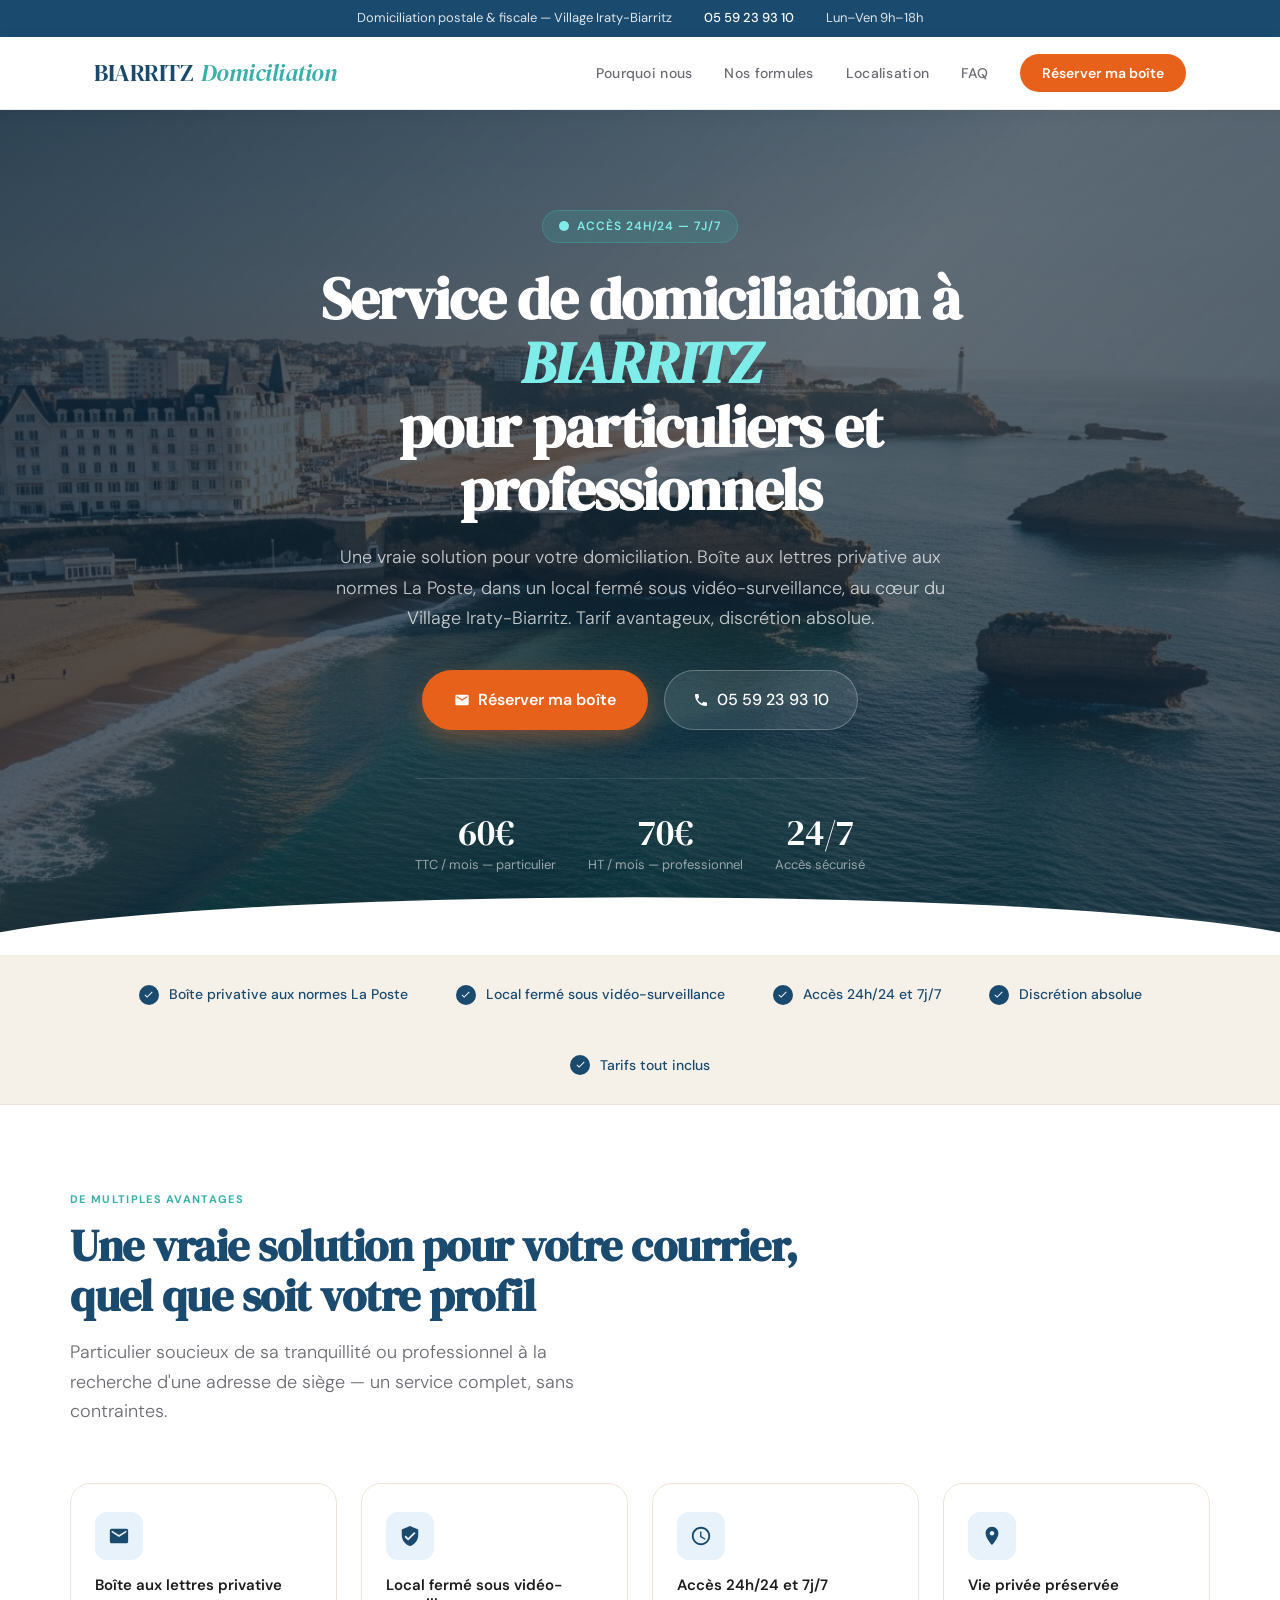
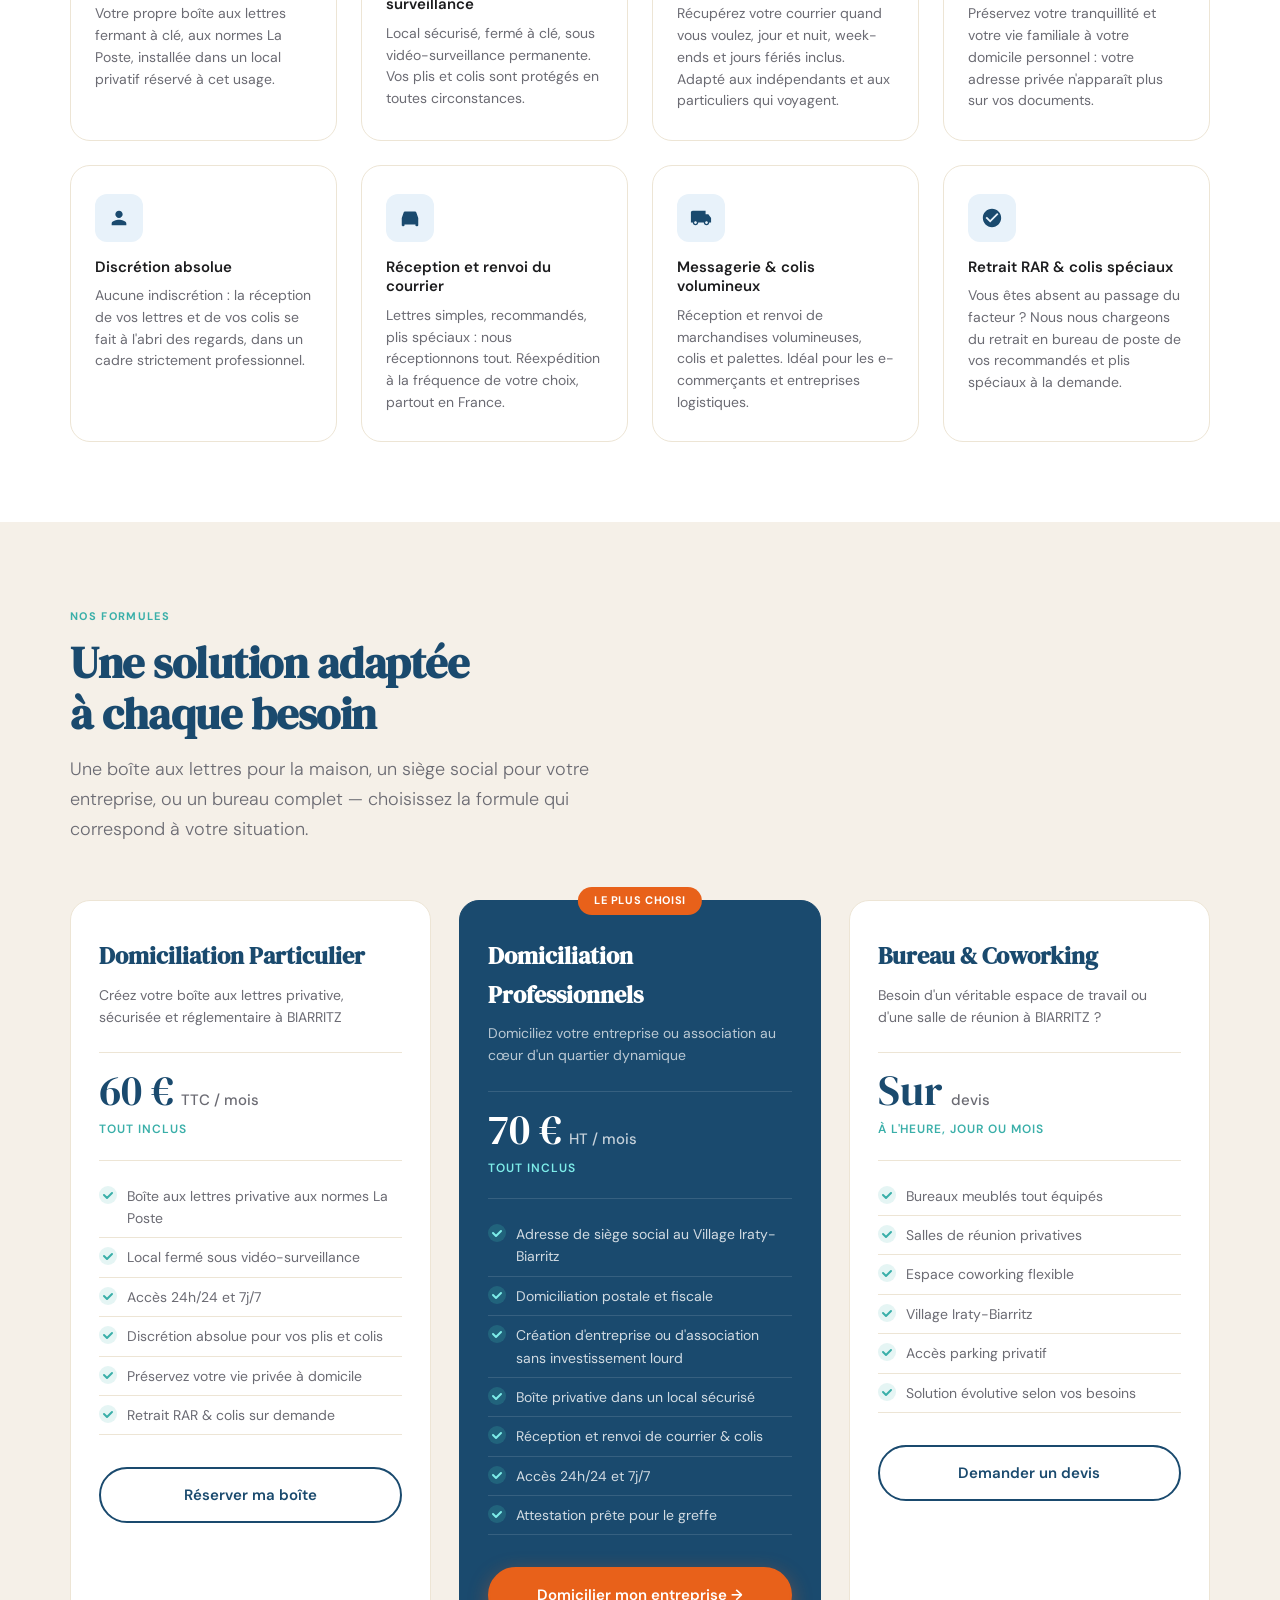
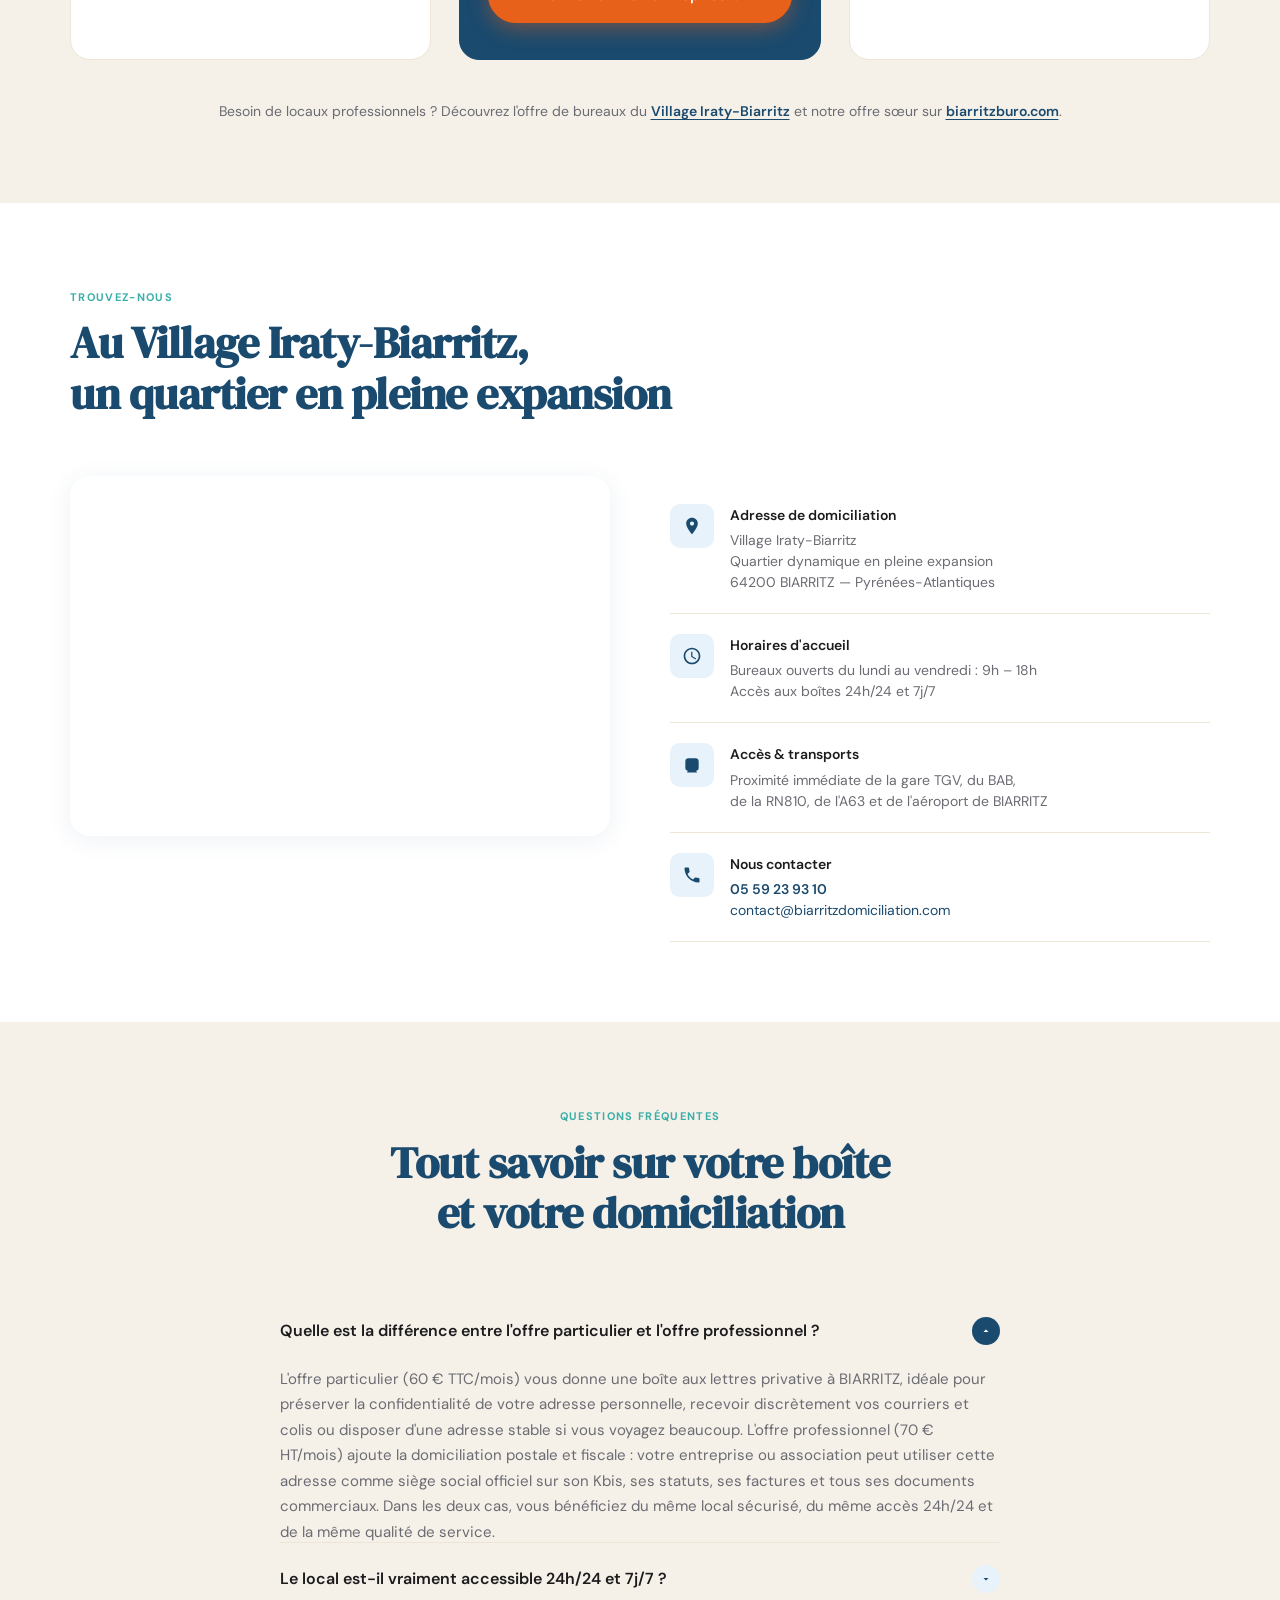
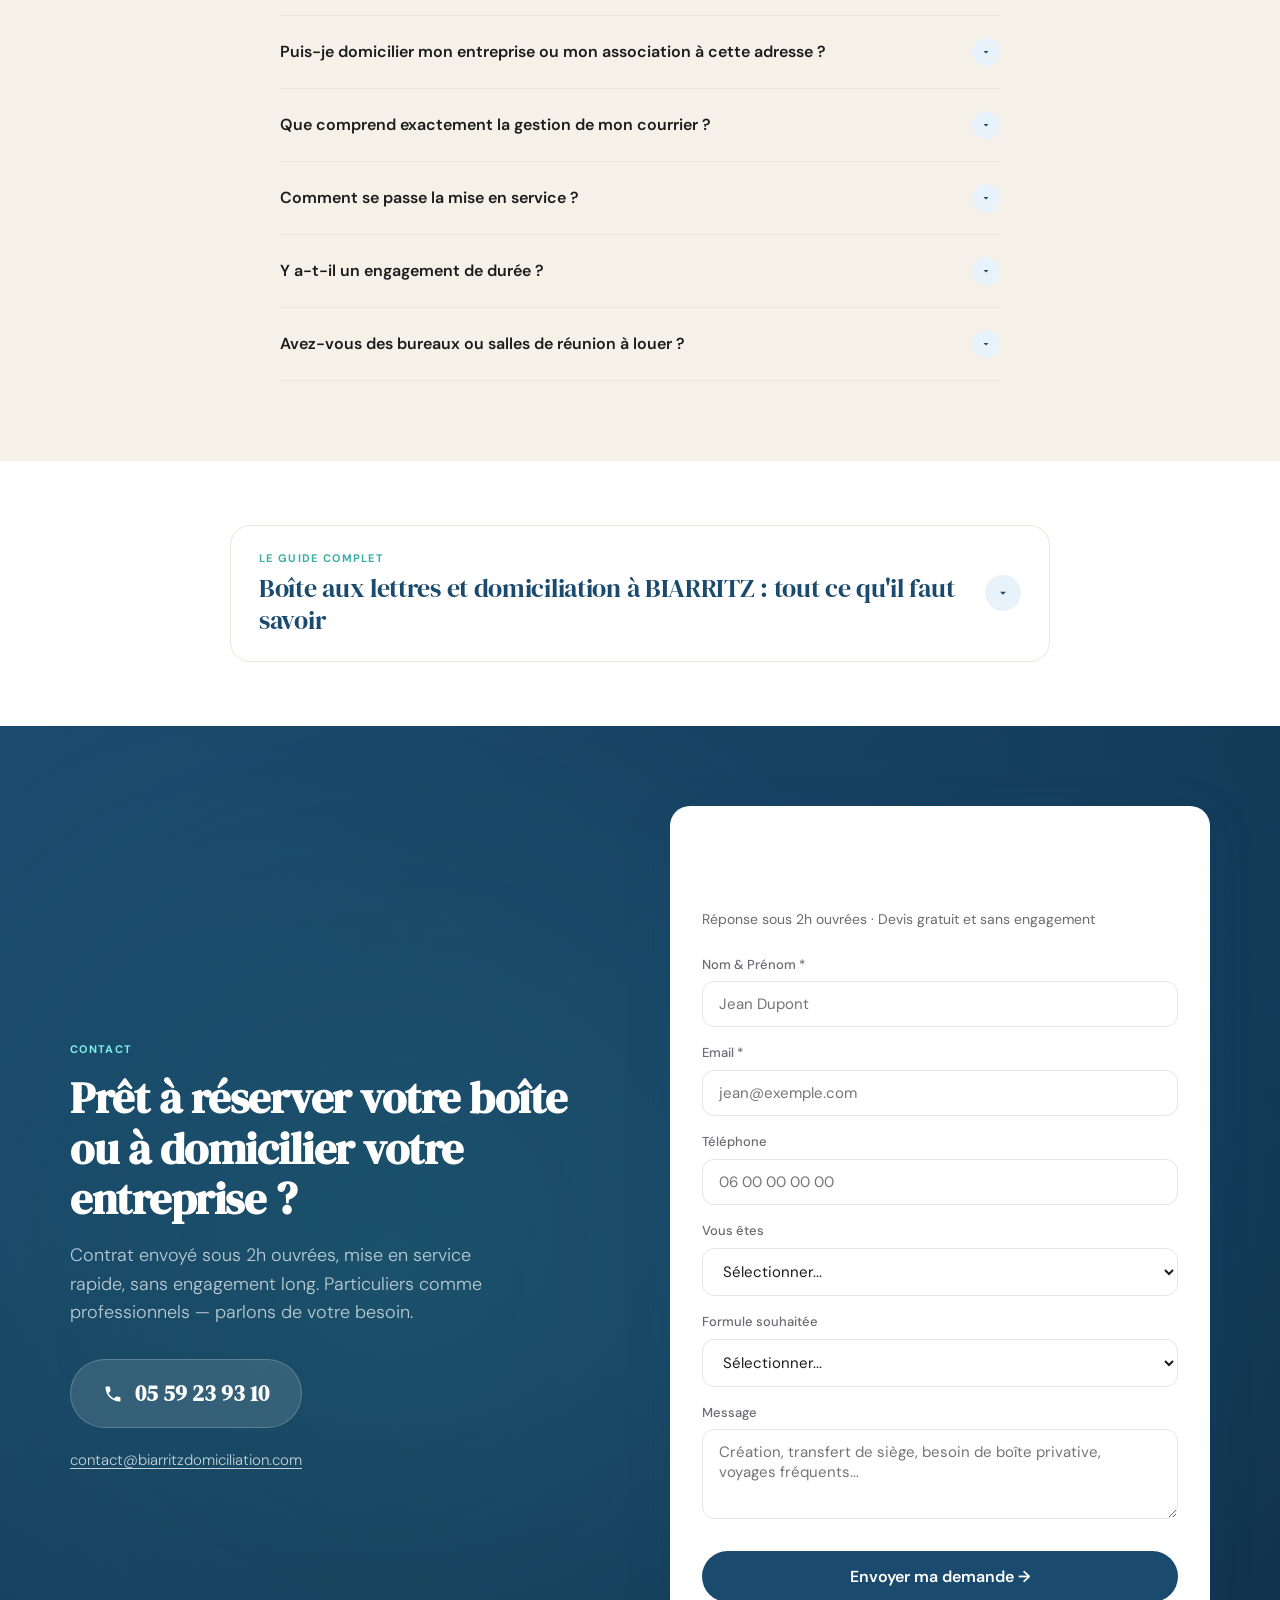
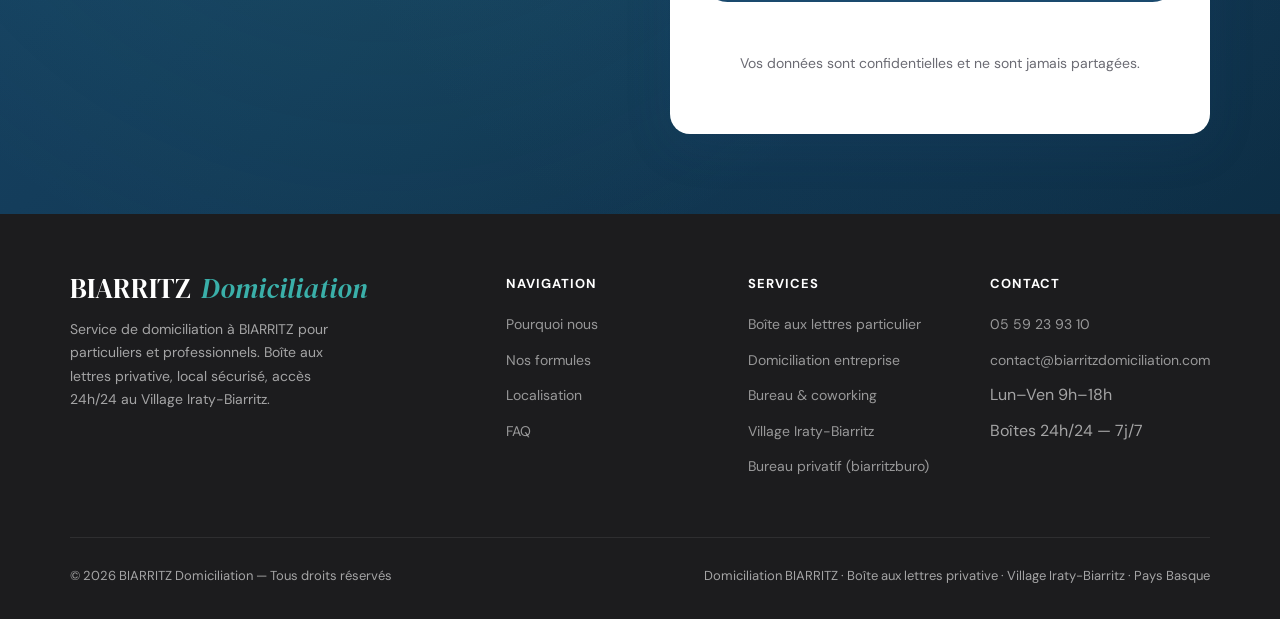
==== commit 2d19c770: "Passe BIARRITZ en majuscules et pluralise le panneau Professionnels Uppercase de toutes les occurren" ====
--- a/index.html
+++ b/index.html
@@ -3,26 +3,26 @@
 <head>
 <meta charset="UTF-8">
 <meta name="viewport" content="width=device-width, initial-scale=1.0">
-<title>Domiciliation Biarritz — Particuliers & Professionnels | Biarritz Domiciliation</title>
-<meta name="description" content="Service de domiciliation à Biarritz pour particuliers (60 € TTC/mois) et professionnels (70 € HT/mois). Boîte aux lettres privative, local sécurisé sous vidéo-surveillance, accès 24h/24 et 7j/7 au Village Iraty-Biarritz.">
-<meta name="keywords" content="domiciliation Biarritz, boîte aux lettres Biarritz, boîte postale privative Biarritz, domiciliation particulier Biarritz, domiciliation entreprise Biarritz, Village Iraty Biarritz, siège social Biarritz, Pays Basque">
+<title>Domiciliation BIARRITZ — Particuliers & Professionnels | BIARRITZ Domiciliation</title>
+<meta name="description" content="Service de domiciliation à BIARRITZ pour particuliers (60 € TTC/mois) et professionnels (70 € HT/mois). Boîte aux lettres privative, local sécurisé sous vidéo-surveillance, accès 24h/24 et 7j/7 au Village Iraty-Biarritz.">
+<meta name="keywords" content="domiciliation BIARRITZ, boîte aux lettres BIARRITZ, boîte postale privative BIARRITZ, domiciliation particulier BIARRITZ, domiciliation entreprise BIARRITZ, Village Iraty Biarritz, siège social BIARRITZ, Pays Basque">
 <meta name="robots" content="index, follow">
 
 <link rel="canonical" href="https://biarritzdomiciliation.com/">
 
 <!-- Open Graph -->
-<meta property="og:title" content="Domiciliation Biarritz — Particuliers & Professionnels">
-<meta property="og:description" content="Boîte aux lettres privative et domiciliation à Biarritz. Particuliers dès 60 € TTC/mois, professionnels dès 70 € HT/mois. Local sécurisé, vidéo-surveillance, accès 24/7.">
+<meta property="og:title" content="Domiciliation BIARRITZ — Particuliers & Professionnels">
+<meta property="og:description" content="Boîte aux lettres privative et domiciliation à BIARRITZ. Particuliers dès 60 € TTC/mois, professionnels dès 70 € HT/mois. Local sécurisé, vidéo-surveillance, accès 24/7.">
 <meta property="og:type" content="website">
 <meta property="og:url" content="https://biarritzdomiciliation.com/">
 <meta property="og:locale" content="fr_FR">
-<meta property="og:site_name" content="Biarritz Domiciliation">
+<meta property="og:site_name" content="BIARRITZ Domiciliation">
 <meta property="og:image" content="https://biarritzdomiciliation.com/assets/hero-biarritz.jpg">
 
 <!-- Twitter -->
 <meta name="twitter:card" content="summary_large_image">
-<meta name="twitter:title" content="Domiciliation Biarritz — Particuliers & Professionnels">
-<meta name="twitter:description" content="Boîte aux lettres privative à Biarritz. Particuliers 60 € TTC/mois, professionnels 70 € HT/mois. Accès 24/7, vidéo-surveillance.">
+<meta name="twitter:title" content="Domiciliation BIARRITZ — Particuliers & Professionnels">
+<meta name="twitter:description" content="Boîte aux lettres privative à BIARRITZ. Particuliers 60 € TTC/mois, professionnels 70 € HT/mois. Accès 24/7, vidéo-surveillance.">
 <meta name="twitter:image" content="https://biarritzdomiciliation.com/assets/hero-biarritz.jpg">
 
 <!-- Favicon -->
@@ -41,14 +41,14 @@
 {
   "@context": "https://schema.org",
   "@type": "ProfessionalService",
-  "name": "Biarritz Domiciliation",
-  "description": "Service de domiciliation à Biarritz pour particuliers et professionnels. Boîte aux lettres privative dans un local sécurisé sous vidéo-surveillance, accès 24h/24 et 7j/7. Réception et renvoi de courrier, colis et marchandises. Domiciliation postale et fiscale au Village Iraty-Biarritz.",
+  "name": "BIARRITZ Domiciliation",
+  "description": "Service de domiciliation à BIARRITZ pour particuliers et professionnels. Boîte aux lettres privative dans un local sécurisé sous vidéo-surveillance, accès 24h/24 et 7j/7. Réception et renvoi de courrier, colis et marchandises. Domiciliation postale et fiscale au Village Iraty-Biarritz.",
   "telephone": "+33559239310",
   "email": "contact@biarritzdomiciliation.com",
   "url": "https://biarritzdomiciliation.com",
   "address": {
     "@type": "PostalAddress",
-    "addressLocality": "Biarritz",
+    "addressLocality": "BIARRITZ",
     "addressRegion": "Pyrénées-Atlantiques",
     "addressCountry": "FR"
   },
@@ -77,7 +77,7 @@
 <!-- Navigation -->
 <nav>
   <div class="nav-inner">
-    <a href="/" class="logo">Biarritz <em>Domiciliation</em></a>
+    <a href="/" class="logo">BIARRITZ <em>Domiciliation</em></a>
     <ul class="nav-links">
       <li><a href="#avantages">Pourquoi nous</a></li>
       <li><a href="#offres">Nos formules</a></li>
@@ -89,14 +89,14 @@
 </nav>
 
 <!-- Hero -->
-<section class="hero" aria-label="Accueil Biarritz Domiciliation">
+<section class="hero" aria-label="Accueil BIARRITZ Domiciliation">
   <div class="hero-inner">
     <div class="hero-content">
       <div class="hero-badge">
         <svg width="10" height="10" viewBox="0 0 10 10" fill="currentColor"><circle cx="5" cy="5" r="5"/></svg>
         Accès 24h/24 — 7j/7
       </div>
-      <h1>Service de domiciliation à <em>Biarritz</em><br>pour particuliers et professionnels</h1>
+      <h1>Service de domiciliation à <em>BIARRITZ</em><br>pour particuliers et professionnels</h1>
       <p class="hero-subtitle">Une vraie solution pour votre domiciliation. Boîte aux lettres privative aux normes La Poste, dans un local fermé sous vidéo-surveillance, au cœur du Village Iraty-Biarritz. Tarif avantageux, discrétion absolue.</p>
       <div class="hero-actions">
         <a href="#contact" class="btn-primary">
@@ -233,7 +233,7 @@
     <div class="offres-grid">
       <div class="offre-card">
         <h3>Domiciliation Particulier</h3>
-        <p>Créez votre boîte aux lettres privative, sécurisée et réglementaire à Biarritz</p>
+        <p>Créez votre boîte aux lettres privative, sécurisée et réglementaire à BIARRITZ</p>
         <div class="offre-price">
           <span class="offre-price-num">60&nbsp;€</span>
           <span class="offre-price-period">TTC / mois</span>
@@ -251,7 +251,7 @@
       </div>
       <div class="offre-card featured">
         <span class="offre-badge">Le plus choisi</span>
-        <h3>Domiciliation Professionnel</h3>
+        <h3>Domiciliation Professionnels</h3>
         <p>Domiciliez votre entreprise ou association au cœur d'un quartier dynamique</p>
         <div class="offre-price">
           <span class="offre-price-num">70&nbsp;€</span>
@@ -271,7 +271,7 @@
       </div>
       <div class="offre-card">
         <h3>Bureau & Coworking</h3>
-        <p>Besoin d'un véritable espace de travail ou d'une salle de réunion à Biarritz ?</p>
+        <p>Besoin d'un véritable espace de travail ou d'une salle de réunion à BIARRITZ ?</p>
         <div class="offre-price">
           <span class="offre-price-num">Sur</span>
           <span class="offre-price-period">devis</span>
@@ -307,7 +307,7 @@
           src="https://www.google.com/maps/embed?pb=!1m18!1m12!1m3!1d2912.5!2d-1.5325!3d43.4632!2m3!1f0!2f0!3f0!3m2!1i1024!2i768!4f13.1!3m3!1m2!1s0xd514dd0a0a0a0a0%3A0x0!2sVillage%20Iraty%20Biarritz!5e0!3m2!1sfr!2sfr!4v1"
           allowfullscreen=""
           loading="lazy"
-          title="Localisation Biarritz Domiciliation — Village Iraty-Biarritz"
+          title="Localisation BIARRITZ Domiciliation — Village Iraty-Biarritz"
           referrerpolicy="no-referrer-when-downgrade">
         </iframe>
       </div>
@@ -318,7 +318,7 @@
           </div>
           <div>
             <h4>Adresse de domiciliation</h4>
-            <p>Village Iraty-Biarritz<br>Quartier dynamique en pleine expansion<br>64200 Biarritz — Pyrénées-Atlantiques</p>
+            <p>Village Iraty-Biarritz<br>Quartier dynamique en pleine expansion<br>64200 BIARRITZ — Pyrénées-Atlantiques</p>
           </div>
         </div>
         <div class="loc-item">
@@ -336,7 +336,7 @@
           </div>
           <div>
             <h4>Accès & transports</h4>
-            <p>Proximité immédiate de la gare TGV, du BAB,<br>de la RN810, de l'A63 et de l'aéroport de Biarritz</p>
+            <p>Proximité immédiate de la gare TGV, du BAB,<br>de la RN810, de l'A63 et de l'aéroport de BIARRITZ</p>
           </div>
         </div>
         <div class="loc-item">
@@ -370,7 +370,7 @@
           <span class="faq-arrow"><svg viewBox="0 0 24 24"><path d="M7 10l5 5 5-5z"/></svg></span>
         </button>
         <div class="faq-answer">
-          <div class="faq-answer-inner">L'offre particulier (60 € TTC/mois) vous donne une boîte aux lettres privative à Biarritz, idéale pour préserver la confidentialité de votre adresse personnelle, recevoir discrètement vos courriers et colis ou disposer d'une adresse stable si vous voyagez beaucoup. L'offre professionnel (70 € HT/mois) ajoute la domiciliation postale et fiscale : votre entreprise ou association peut utiliser cette adresse comme siège social officiel sur son Kbis, ses statuts, ses factures et tous ses documents commerciaux. Dans les deux cas, vous bénéficiez du même local sécurisé, du même accès 24h/24 et de la même qualité de service.</div>
+          <div class="faq-answer-inner">L'offre particulier (60 € TTC/mois) vous donne une boîte aux lettres privative à BIARRITZ, idéale pour préserver la confidentialité de votre adresse personnelle, recevoir discrètement vos courriers et colis ou disposer d'une adresse stable si vous voyagez beaucoup. L'offre professionnel (70 € HT/mois) ajoute la domiciliation postale et fiscale : votre entreprise ou association peut utiliser cette adresse comme siège social officiel sur son Kbis, ses statuts, ses factures et tous ses documents commerciaux. Dans les deux cas, vous bénéficiez du même local sécurisé, du même accès 24h/24 et de la même qualité de service.</div>
         </div>
       </div>
       <div class="faq-item">
@@ -438,7 +438,7 @@
       <summary class="guide-summary">
         <span class="guide-summary-text">
           <span class="guide-summary-kicker">Le guide complet</span>
-          <span id="guide-title" class="guide-summary-title">Boîte aux lettres et domiciliation à Biarritz : tout ce qu'il faut savoir</span>
+          <span id="guide-title" class="guide-summary-title">Boîte aux lettres et domiciliation à BIARRITZ : tout ce qu'il faut savoir</span>
         </span>
         <span class="guide-summary-arrow" aria-hidden="true">
           <svg viewBox="0 0 24 24"><path d="M7 10l5 5 5-5z"/></svg>
@@ -446,31 +446,31 @@
       </summary>
       <div class="guide-body">
         <h3>Pourquoi louer une boîte aux lettres privative quand on est particulier ?</h3>
-        <p>Recevoir son courrier ailleurs qu'à son domicile personnel n'est plus seulement une habitude réservée aux entreprises. De plus en plus de particuliers — résidents secondaires de la Côte basque, télétravailleurs nomades, personnes en cours de déménagement, expatriés revenant régulièrement en France, voyageurs au long cours, voire personnes simplement soucieuses de préserver leur intimité — recherchent une adresse alternative, sécurisée et stable, où réceptionner leurs plis et colis sans exposer leur adresse privée. Une boîte aux lettres privative à Biarritz, dans un local fermé sous vidéo-surveillance, accessible 24h/24, répond précisément à ce besoin : votre courrier vous attend, à l'abri, au moment et dans les conditions qui vous conviennent.</p>
-
-        <h3>La domiciliation d'entreprise à Biarritz : un cadre légal précis</h3>
-        <p>Pour les professionnels, la domiciliation consiste à attribuer à une société, une auto-entreprise ou une association une adresse administrative et fiscale qui servira de siège social. Cette adresse figure sur le Kbis, sur Infogreffe, sur les statuts, sur les factures, sur les contrats commerciaux et sur l'ensemble des documents officiels. Elle conditionne la juridiction commerciale dont dépend l'entreprise — pour Biarritz, il s'agit du tribunal de commerce de Bayonne — son centre des finances publiques de rattachement, ainsi que la base de calcul de la cotisation foncière des entreprises (CFE). L'activité de domiciliataire est strictement encadrée par la loi du 22 mars 2012 et par l'article R.123-167 du Code de commerce : contrat écrit, durée minimale de trois mois, mentions obligatoires, registre des sociétés domiciliées tenu à jour. C'est précisément ce cadre que nous appliquons.</p>
+        <p>Recevoir son courrier ailleurs qu'à son domicile personnel n'est plus seulement une habitude réservée aux entreprises. De plus en plus de particuliers — résidents secondaires de la Côte basque, télétravailleurs nomades, personnes en cours de déménagement, expatriés revenant régulièrement en France, voyageurs au long cours, voire personnes simplement soucieuses de préserver leur intimité — recherchent une adresse alternative, sécurisée et stable, où réceptionner leurs plis et colis sans exposer leur adresse privée. Une boîte aux lettres privative à BIARRITZ, dans un local fermé sous vidéo-surveillance, accessible 24h/24, répond précisément à ce besoin : votre courrier vous attend, à l'abri, au moment et dans les conditions qui vous conviennent.</p>
+
+        <h3>La domiciliation d'entreprise à BIARRITZ : un cadre légal précis</h3>
+        <p>Pour les professionnels, la domiciliation consiste à attribuer à une société, une auto-entreprise ou une association une adresse administrative et fiscale qui servira de siège social. Cette adresse figure sur le Kbis, sur Infogreffe, sur les statuts, sur les factures, sur les contrats commerciaux et sur l'ensemble des documents officiels. Elle conditionne la juridiction commerciale dont dépend l'entreprise — pour BIARRITZ, il s'agit du tribunal de commerce de Bayonne — son centre des finances publiques de rattachement, ainsi que la base de calcul de la cotisation foncière des entreprises (CFE). L'activité de domiciliataire est strictement encadrée par la loi du 22 mars 2012 et par l'article R.123-167 du Code de commerce : contrat écrit, durée minimale de trois mois, mentions obligatoires, registre des sociétés domiciliées tenu à jour. C'est précisément ce cadre que nous appliquons.</p>
 
         <h3>Le Village Iraty-Biarritz : un emplacement stratégique</h3>
-        <p>Notre adresse n'a rien d'anonyme. Le Village Iraty-Biarritz est un quartier dynamique, en pleine expansion, idéalement situé à proximité de la gare TGV de Biarritz, du BAB, de la RN810, de l'autoroute A63 et de l'aéroport Biarritz Pays Basque (code BIQ). Pour les particuliers qui font des allers-retours fréquents avec Paris, Bordeaux, Madrid ou plus loin, c'est un point de chute logistiquement très pratique. Pour les professionnels, c'est une adresse rattachée à un bassin économique structurant — Biarritz et son aire urbaine concentrent un tissu d'entreprises actif dans le numérique, la santé, la thalassothérapie, le surf et le lifestyle, le conseil et les professions libérales — qui rayonne sur tout le sud-ouest et la frontière espagnole.</p>
+        <p>Notre adresse n'a rien d'anonyme. Le Village Iraty-Biarritz est un quartier dynamique, en pleine expansion, idéalement situé à proximité de la gare TGV de BIARRITZ, du BAB, de la RN810, de l'autoroute A63 et de l'aéroport BIARRITZ Pays Basque (code BIQ). Pour les particuliers qui font des allers-retours fréquents avec Paris, Bordeaux, Madrid ou plus loin, c'est un point de chute logistiquement très pratique. Pour les professionnels, c'est une adresse rattachée à un bassin économique structurant — BIARRITZ et son aire urbaine concentrent un tissu d'entreprises actif dans le numérique, la santé, la thalassothérapie, le surf et le lifestyle, le conseil et les professions libérales — qui rayonne sur tout le sud-ouest et la frontière espagnole.</p>
 
         <h3>Pourquoi préserver son adresse personnelle reste essentiel</h3>
         <p>À l'heure où l'on commande en ligne, où l'on s'inscrit sur des plateformes, où l'on signe des contrats à distance, l'adresse postale personnelle est devenue une donnée largement diffusée — bien plus que la plupart d'entre nous ne le réalisent. Pour un entrepreneur, domicilier son entreprise à son domicile, c'est faire apparaître son adresse privée sur le Kbis, donc sur des bases publiques consultables par n'importe qui. Pour un particulier, partager son adresse personnelle pour des achats ou des démarches expose à des sollicitations commerciales, à des nuisances, voire à des situations plus sensibles en cas de séparation, de litige ou de notoriété publique. Disposer d'une adresse de réception distincte du domicile est donc, autant qu'un confort, une bonne pratique en matière de protection de la vie privée.</p>
 
         <h3>Domicilier son entreprise au domicile, en local commercial ou via un domiciliataire ?</h3>
-        <p>Trois options s'offrent au porteur de projet qui crée son entreprise à Biarritz. <strong>Domicilier au domicile personnel</strong> est autorisé par défaut pour cinq ans, mais expose l'adresse privée du dirigeant sur tous les documents publics — un inconvénient sérieux en termes de confidentialité, de séparation entre vie privée et vie professionnelle, et d'image vis-à-vis des partenaires. <strong>Louer un local commercial</strong> implique un bail 3/6/9, des frais d'agence, un dépôt de garantie, et une charge fixe souvent disproportionnée pour une entreprise en phase de lancement. <strong>La domiciliation auprès d'un domiciliataire</strong> combine quant à elle adresse identifiable, conformité légale, coût maîtrisé et flexibilité contractuelle : le bon compromis pour la majorité des structures qui démarrent ou qui veulent transférer leur siège dans la région.</p>
+        <p>Trois options s'offrent au porteur de projet qui crée son entreprise à BIARRITZ. <strong>Domicilier au domicile personnel</strong> est autorisé par défaut pour cinq ans, mais expose l'adresse privée du dirigeant sur tous les documents publics — un inconvénient sérieux en termes de confidentialité, de séparation entre vie privée et vie professionnelle, et d'image vis-à-vis des partenaires. <strong>Louer un local commercial</strong> implique un bail 3/6/9, des frais d'agence, un dépôt de garantie, et une charge fixe souvent disproportionnée pour une entreprise en phase de lancement. <strong>La domiciliation auprès d'un domiciliataire</strong> combine quant à elle adresse identifiable, conformité légale, coût maîtrisé et flexibilité contractuelle : le bon compromis pour la majorité des structures qui démarrent ou qui veulent transférer leur siège dans la région.</p>
 
         <h3>Transfert de siège social : à quoi s'attendre ?</h3>
-        <p>Le transfert de siège d'une société existante vers une adresse de domiciliation à Biarritz suit une procédure encadrée. Pour une SARL, une SAS ou une EURL, il nécessite une décision de l'organe compétent, une mise à jour des statuts, une publication d'annonce légale dans un journal habilité du département de départ (et d'arrivée si différent), et un dépôt au greffe du tribunal de commerce compétent dans un délai d'un mois. Le greffe met à jour le Kbis, et l'INSEE attribue un nouvel établissement. Pour un auto-entrepreneur, la procédure est nettement allégée : une simple déclaration de modification via le guichet unique de l'INPI suffit. Dans tous les cas, l'attestation de domiciliation que nous fournissons est l'élément central du dossier.</p>
+        <p>Le transfert de siège d'une société existante vers une adresse de domiciliation à BIARRITZ suit une procédure encadrée. Pour une SARL, une SAS ou une EURL, il nécessite une décision de l'organe compétent, une mise à jour des statuts, une publication d'annonce légale dans un journal habilité du département de départ (et d'arrivée si différent), et un dépôt au greffe du tribunal de commerce compétent dans un délai d'un mois. Le greffe met à jour le Kbis, et l'INSEE attribue un nouvel établissement. Pour un auto-entrepreneur, la procédure est nettement allégée : une simple déclaration de modification via le guichet unique de l'INPI suffit. Dans tous les cas, l'attestation de domiciliation que nous fournissons est l'élément central du dossier.</p>
 
         <h3>Quels services attendre d'un bon domiciliataire ?</h3>
-        <p>Au-delà de l'adresse elle-même, la qualité du service de gestion du courrier fait toute la différence au quotidien. Un service sérieux suppose une réception quotidienne du courrier, une notification rapide à chaque arrivée, le retrait en bureau de poste des recommandés et plis spéciaux à la demande, la possibilité de recevoir des colis volumineux et même des palettes pour les activités logistiques ou e-commerce, le stockage sécurisé et la réexpédition à l'adresse de votre choix. Pour un dirigeant qui voyage, télétravaille, ou pour une société dont les opérations se déroulent ailleurs, ce service transforme une simple adresse administrative en véritable secrétariat externalisé. C'est précisément cette logique de service complet que nous appliquons à Biarritz Domiciliation, à tarif tout inclus, sans surprise.</p>
-
-        <h3>Profils qui choisissent une boîte aux lettres ou une domiciliation à Biarritz</h3>
-        <p>Côté particuliers, on retrouve des <strong>résidents secondaires</strong> qui passent une partie de l'année à Biarritz et veulent une adresse stable de réception, des <strong>nomades numériques et télétravailleurs</strong> attirés par la qualité de vie de la Côte basque, des <strong>expatriés</strong> qui gardent une attache française pour leurs démarches administratives, et des particuliers qui souhaitent simplement séparer vie privée et démarches administratives. Côté professionnels, on y croise beaucoup de <strong>professions libérales et consultants</strong> — avocats, experts-comptables, architectes, coachs, ingénieurs indépendants — d'<strong>auto-entrepreneurs et freelances du numérique</strong>, de <strong>SCI immobilières</strong> détenant des biens dans le Pays Basque, de <strong>holdings et sociétés d'animation</strong>, d'<strong>antennes commerciales de PME</strong> implantées initialement à Paris, Bordeaux, Toulouse ou Madrid, et d'<strong>e-commerçants et créateurs de marques</strong> liés à la culture surf, lifestyle ou tourisme du Pays Basque.</p>
+        <p>Au-delà de l'adresse elle-même, la qualité du service de gestion du courrier fait toute la différence au quotidien. Un service sérieux suppose une réception quotidienne du courrier, une notification rapide à chaque arrivée, le retrait en bureau de poste des recommandés et plis spéciaux à la demande, la possibilité de recevoir des colis volumineux et même des palettes pour les activités logistiques ou e-commerce, le stockage sécurisé et la réexpédition à l'adresse de votre choix. Pour un dirigeant qui voyage, télétravaille, ou pour une société dont les opérations se déroulent ailleurs, ce service transforme une simple adresse administrative en véritable secrétariat externalisé. C'est précisément cette logique de service complet que nous appliquons à BIARRITZ Domiciliation, à tarif tout inclus, sans surprise.</p>
+
+        <h3>Profils qui choisissent une boîte aux lettres ou une domiciliation à BIARRITZ</h3>
+        <p>Côté particuliers, on retrouve des <strong>résidents secondaires</strong> qui passent une partie de l'année à BIARRITZ et veulent une adresse stable de réception, des <strong>nomades numériques et télétravailleurs</strong> attirés par la qualité de vie de la Côte basque, des <strong>expatriés</strong> qui gardent une attache française pour leurs démarches administratives, et des particuliers qui souhaitent simplement séparer vie privée et démarches administratives. Côté professionnels, on y croise beaucoup de <strong>professions libérales et consultants</strong> — avocats, experts-comptables, architectes, coachs, ingénieurs indépendants — d'<strong>auto-entrepreneurs et freelances du numérique</strong>, de <strong>SCI immobilières</strong> détenant des biens dans le Pays Basque, de <strong>holdings et sociétés d'animation</strong>, d'<strong>antennes commerciales de PME</strong> implantées initialement à Paris, Bordeaux, Toulouse ou Madrid, et d'<strong>e-commerçants et créateurs de marques</strong> liés à la culture surf, lifestyle ou tourisme du Pays Basque.</p>
 
         <h3>Au-delà de la boîte : bureaux, salles de réunion et coworking</h3>
-        <p>Beaucoup d'entreprises domiciliées chez nous finissent, après quelques mois ou années, par avoir besoin d'un véritable espace de travail : pour recevoir des clients, organiser des réunions d'équipe, ou simplement disposer d'un cadre professionnel séparé du domicile. Le Village Iraty-Biarritz propose précisément ce type de solution complémentaire : bureaux meublés tout équipés, salles de réunion privatives réservables à l'heure, espace de coworking, parking privatif, sans bail commercial. Domiciliation et bureau meublé sont les deux étages d'une même logique : disposer d'une présence professionnelle à Biarritz, modulable selon le moment du cycle de vie de l'entreprise. Vous pouvez consulter l'offre de bureaux sur <a href="https://village-iraty-biarritz.fr/" target="_blank" rel="noopener">village-iraty-biarritz.fr</a> ou notre offre sœur sur <a href="https://biarritzburo.com/" target="_blank" rel="noopener">biarritzburo.com</a>.</p>
+        <p>Beaucoup d'entreprises domiciliées chez nous finissent, après quelques mois ou années, par avoir besoin d'un véritable espace de travail : pour recevoir des clients, organiser des réunions d'équipe, ou simplement disposer d'un cadre professionnel séparé du domicile. Le Village Iraty-Biarritz propose précisément ce type de solution complémentaire : bureaux meublés tout équipés, salles de réunion privatives réservables à l'heure, espace de coworking, parking privatif, sans bail commercial. Domiciliation et bureau meublé sont les deux étages d'une même logique : disposer d'une présence professionnelle à BIARRITZ, modulable selon le moment du cycle de vie de l'entreprise. Vous pouvez consulter l'offre de bureaux sur <a href="https://village-iraty-biarritz.fr/" target="_blank" rel="noopener">village-iraty-biarritz.fr</a> ou notre offre sœur sur <a href="https://biarritzburo.com/" target="_blank" rel="noopener">biarritzburo.com</a>.</p>
       </div>
     </details>
   </div>
@@ -549,8 +549,8 @@
 <footer>
   <div class="footer-grid">
     <div class="footer-brand">
-      <a href="/" class="footer-logo">Biarritz <em>Domiciliation</em></a>
-      <p>Service de domiciliation à Biarritz pour particuliers et professionnels. Boîte aux lettres privative, local sécurisé, accès 24h/24 au Village Iraty-Biarritz.</p>
+      <a href="/" class="footer-logo">BIARRITZ <em>Domiciliation</em></a>
+      <p>Service de domiciliation à BIARRITZ pour particuliers et professionnels. Boîte aux lettres privative, local sécurisé, accès 24h/24 au Village Iraty-Biarritz.</p>
     </div>
     <div>
       <h4>Navigation</h4>
@@ -582,8 +582,8 @@
     </div>
   </div>
   <div class="footer-bottom">
-    <span>&copy; <span id="year">2026</span> Biarritz Domiciliation — Tous droits réservés</span>
-    <span>Domiciliation Biarritz · Boîte aux lettres privative · Village Iraty-Biarritz · Pays Basque</span>
+    <span>&copy; <span id="year">2026</span> BIARRITZ Domiciliation — Tous droits réservés</span>
+    <span>Domiciliation BIARRITZ · Boîte aux lettres privative · Village Iraty-Biarritz · Pays Basque</span>
   </div>
 </footer>
 
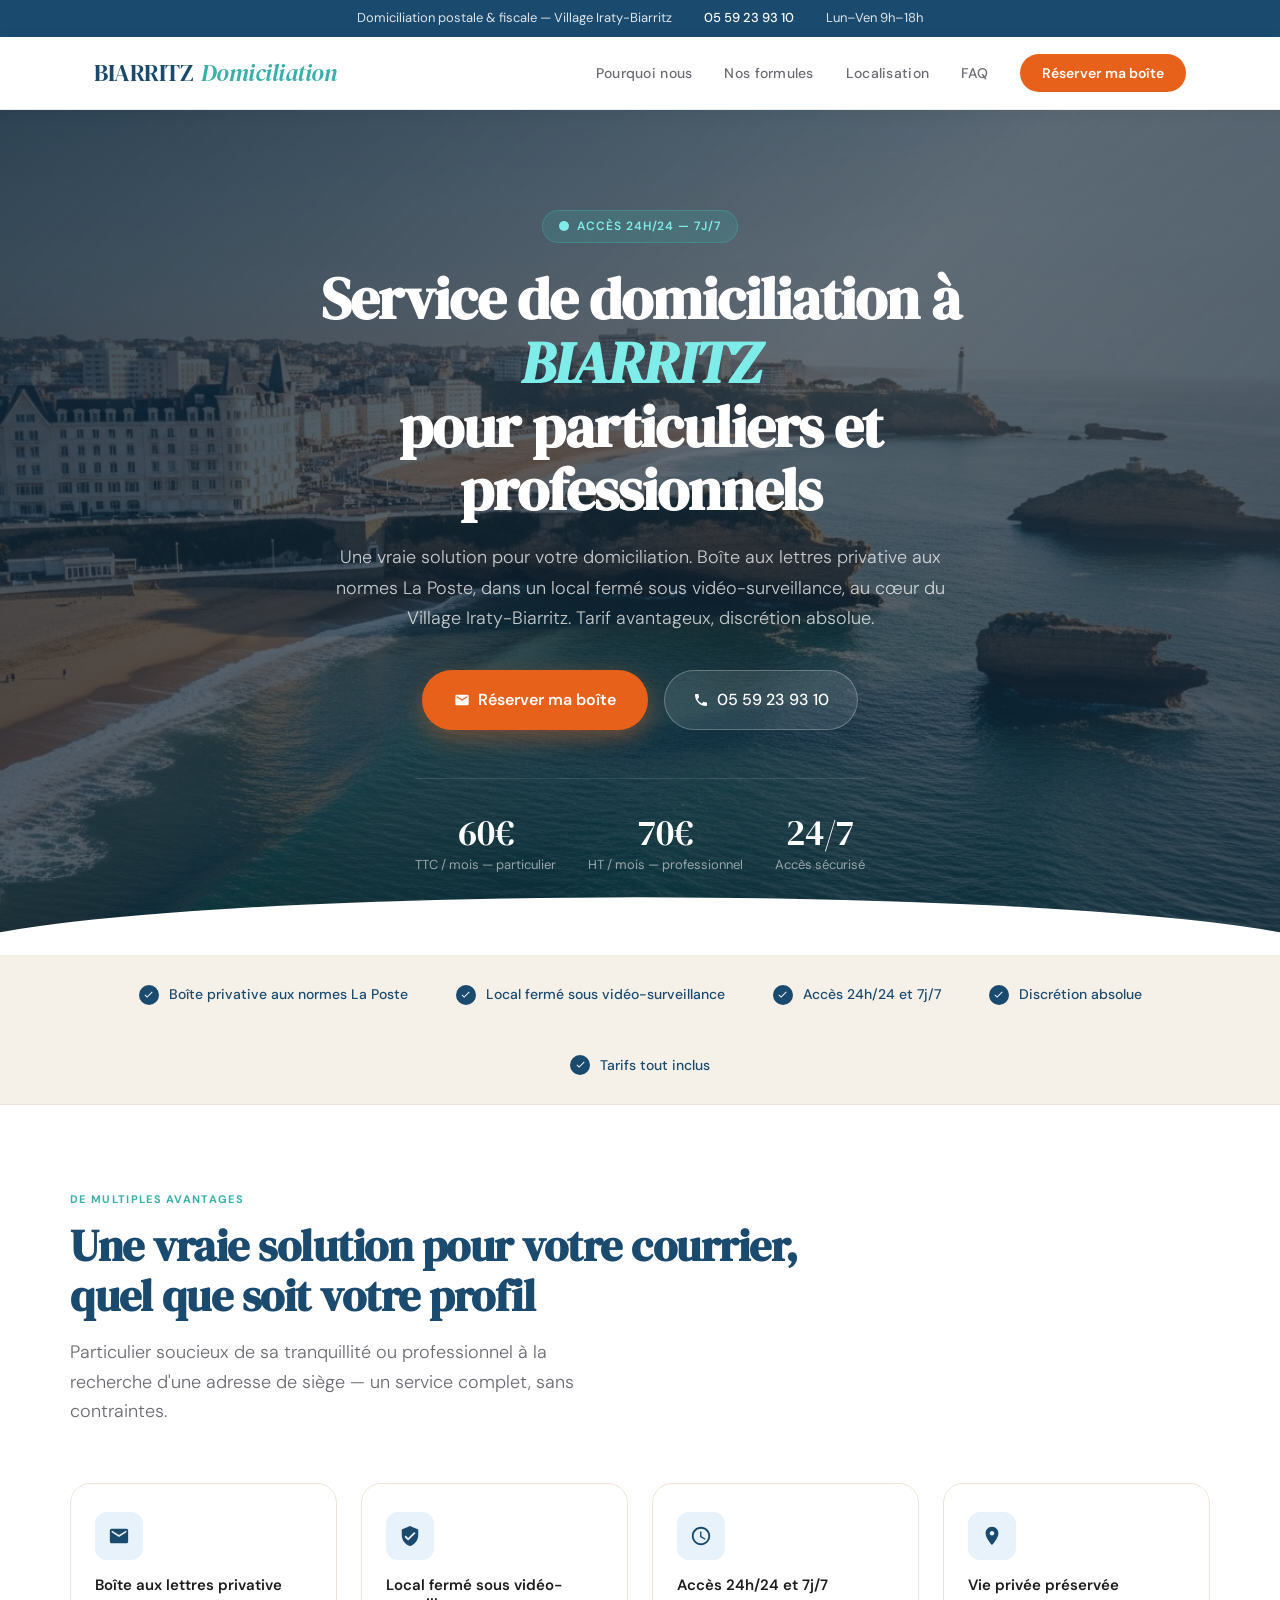
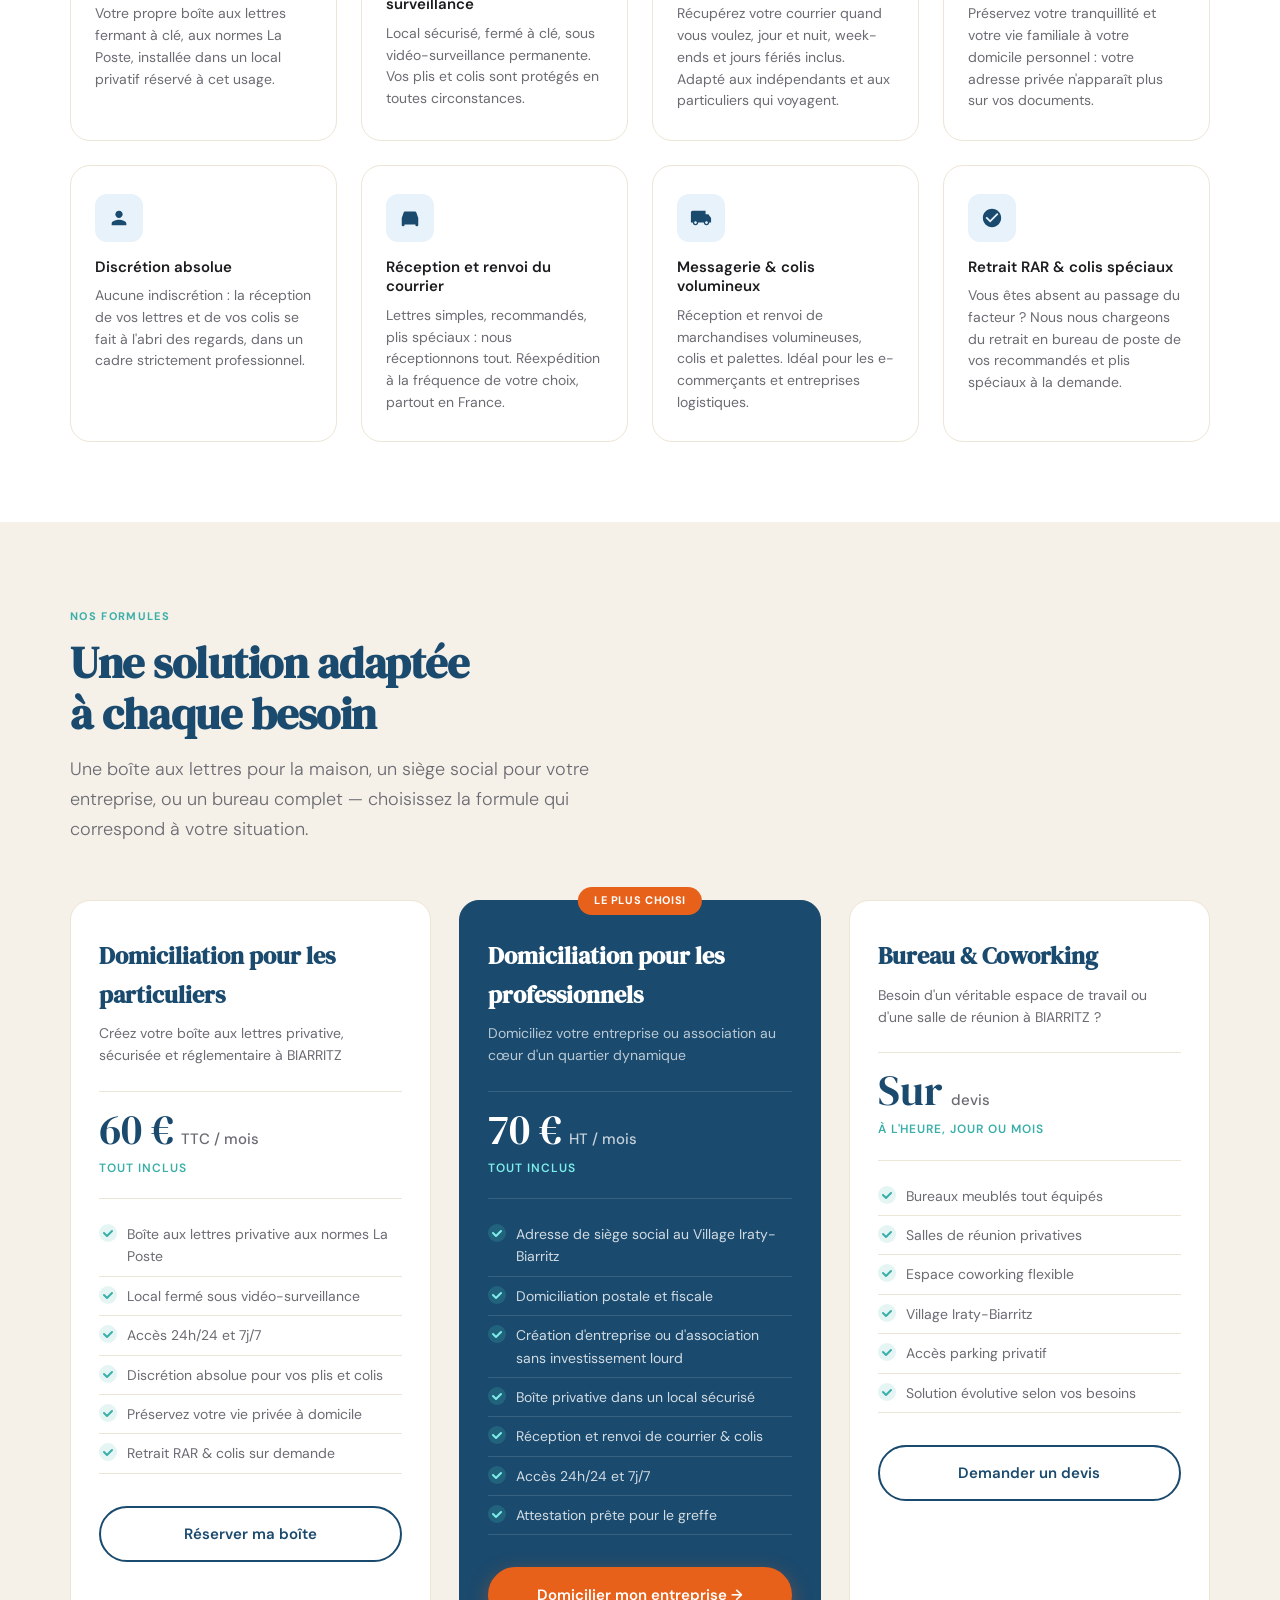
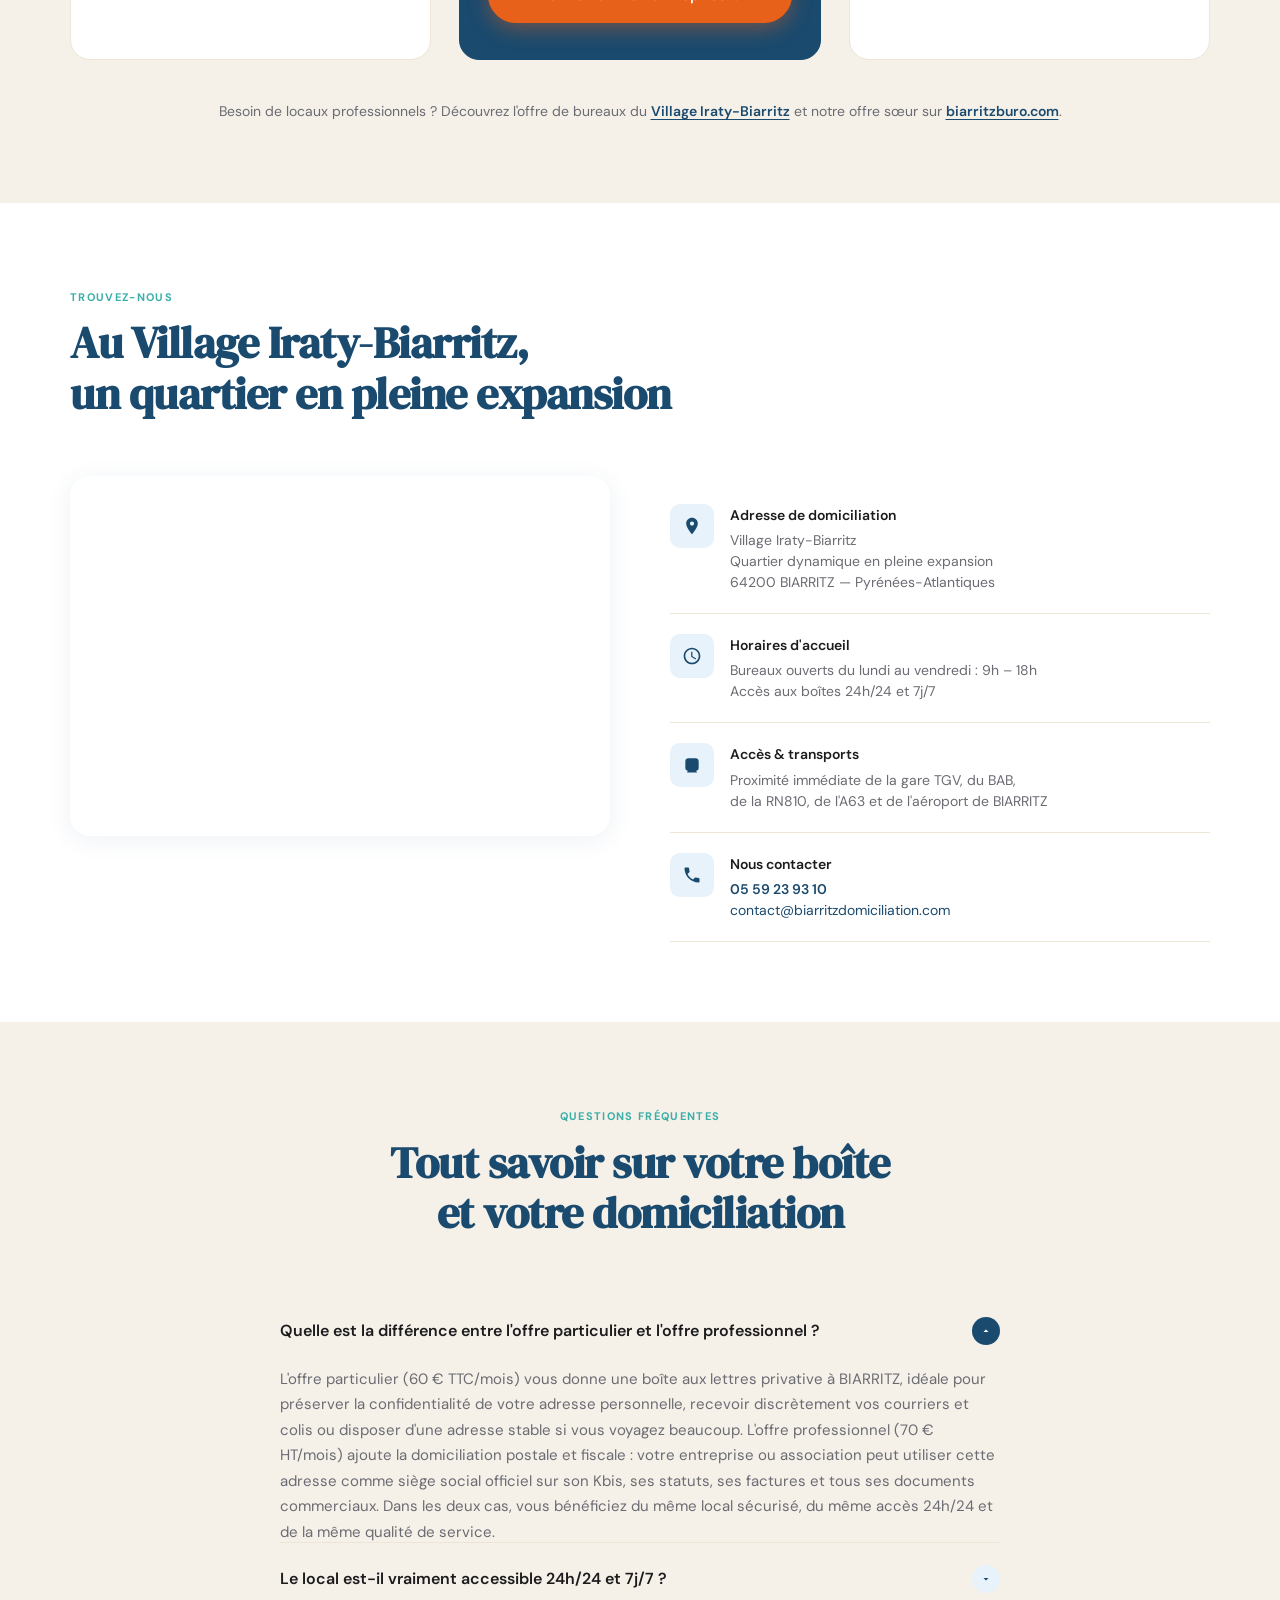
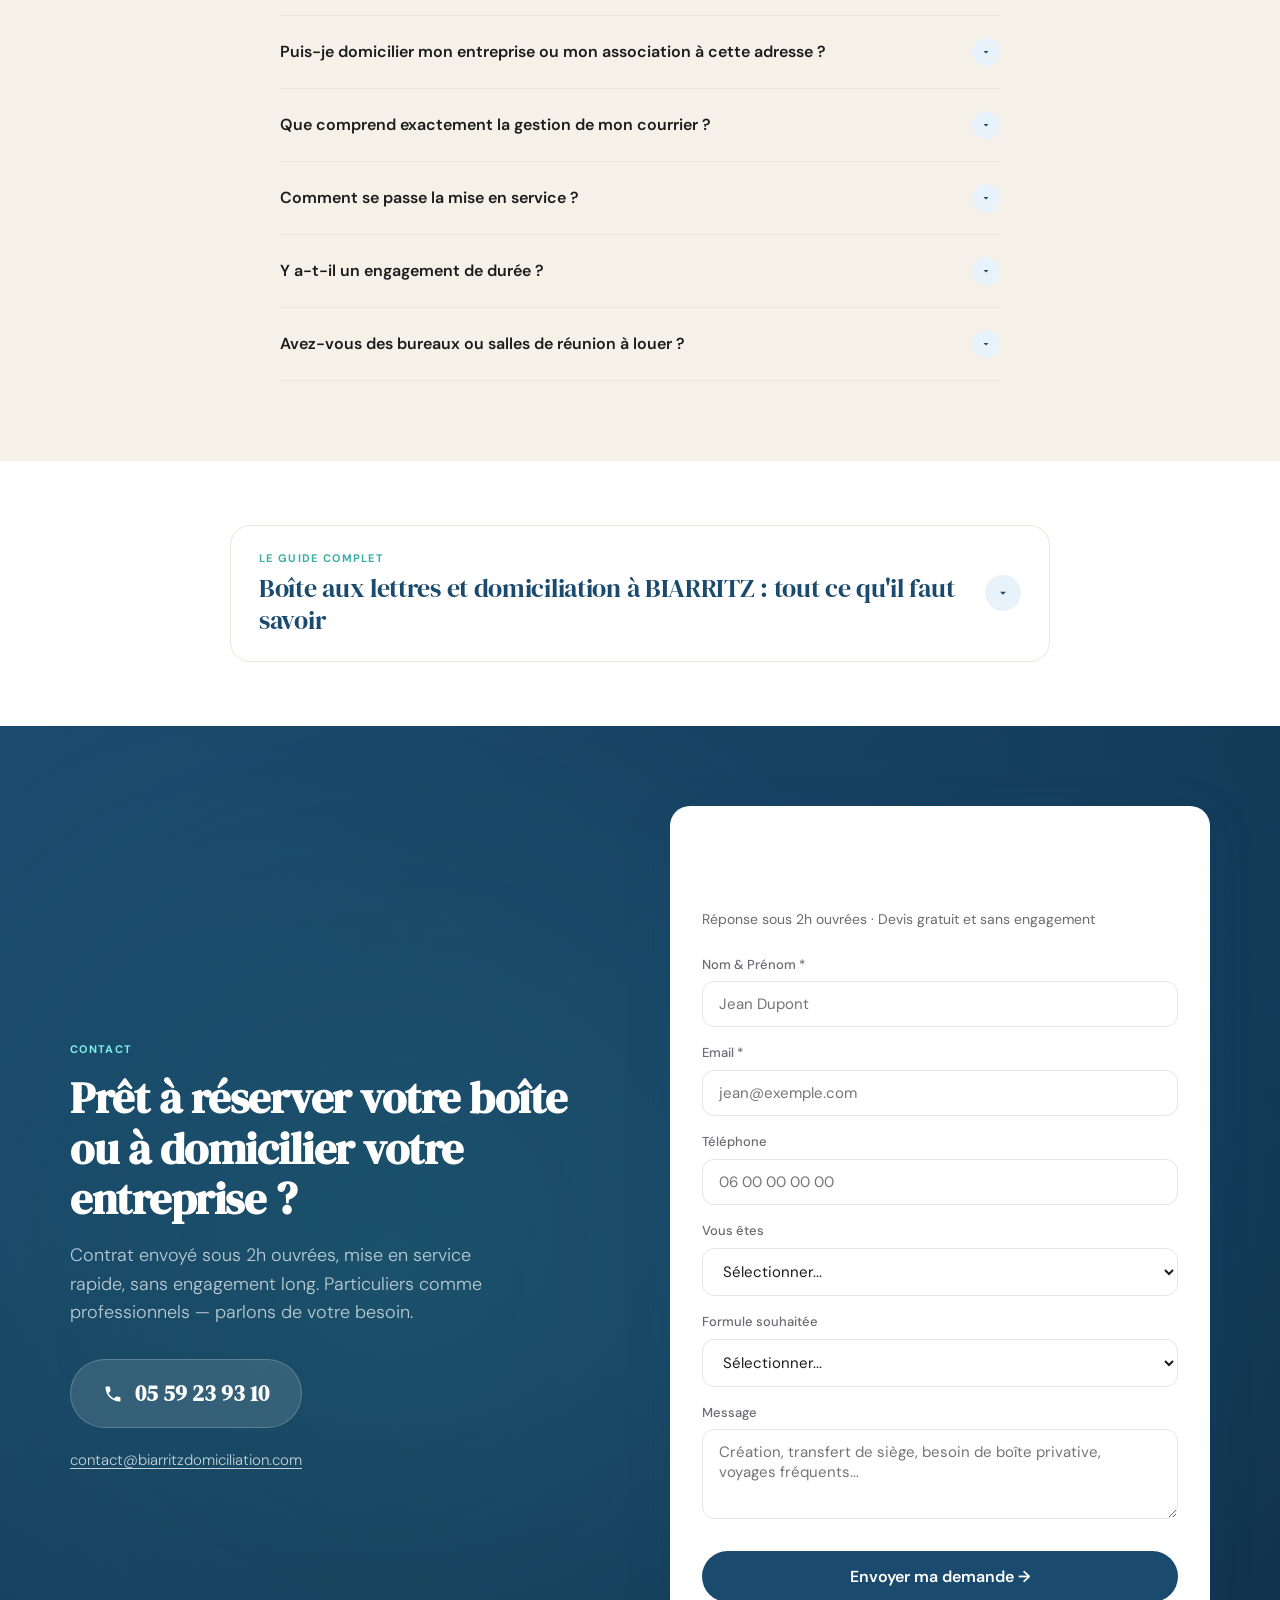
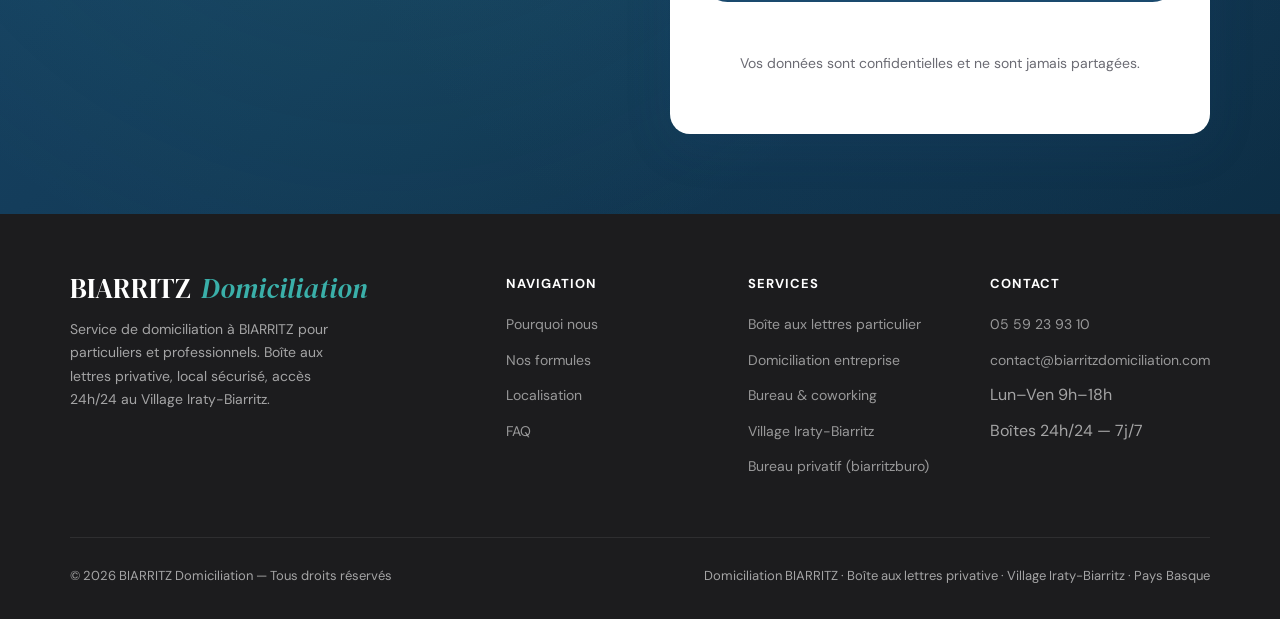
==== commit a2405ff6: "Reformule les titres des panneaux d offres Domiciliation Particulier -> Domiciliation pour les parti" ====
--- a/index.html
+++ b/index.html
@@ -232,7 +232,7 @@
     </div>
     <div class="offres-grid">
       <div class="offre-card">
-        <h3>Domiciliation Particulier</h3>
+        <h3>Domiciliation pour les particuliers</h3>
         <p>Créez votre boîte aux lettres privative, sécurisée et réglementaire à BIARRITZ</p>
         <div class="offre-price">
           <span class="offre-price-num">60&nbsp;€</span>
@@ -251,7 +251,7 @@
       </div>
       <div class="offre-card featured">
         <span class="offre-badge">Le plus choisi</span>
-        <h3>Domiciliation Professionnels</h3>
+        <h3>Domiciliation pour les professionnels</h3>
         <p>Domiciliez votre entreprise ou association au cœur d'un quartier dynamique</p>
         <div class="offre-price">
           <span class="offre-price-num">70&nbsp;€</span>
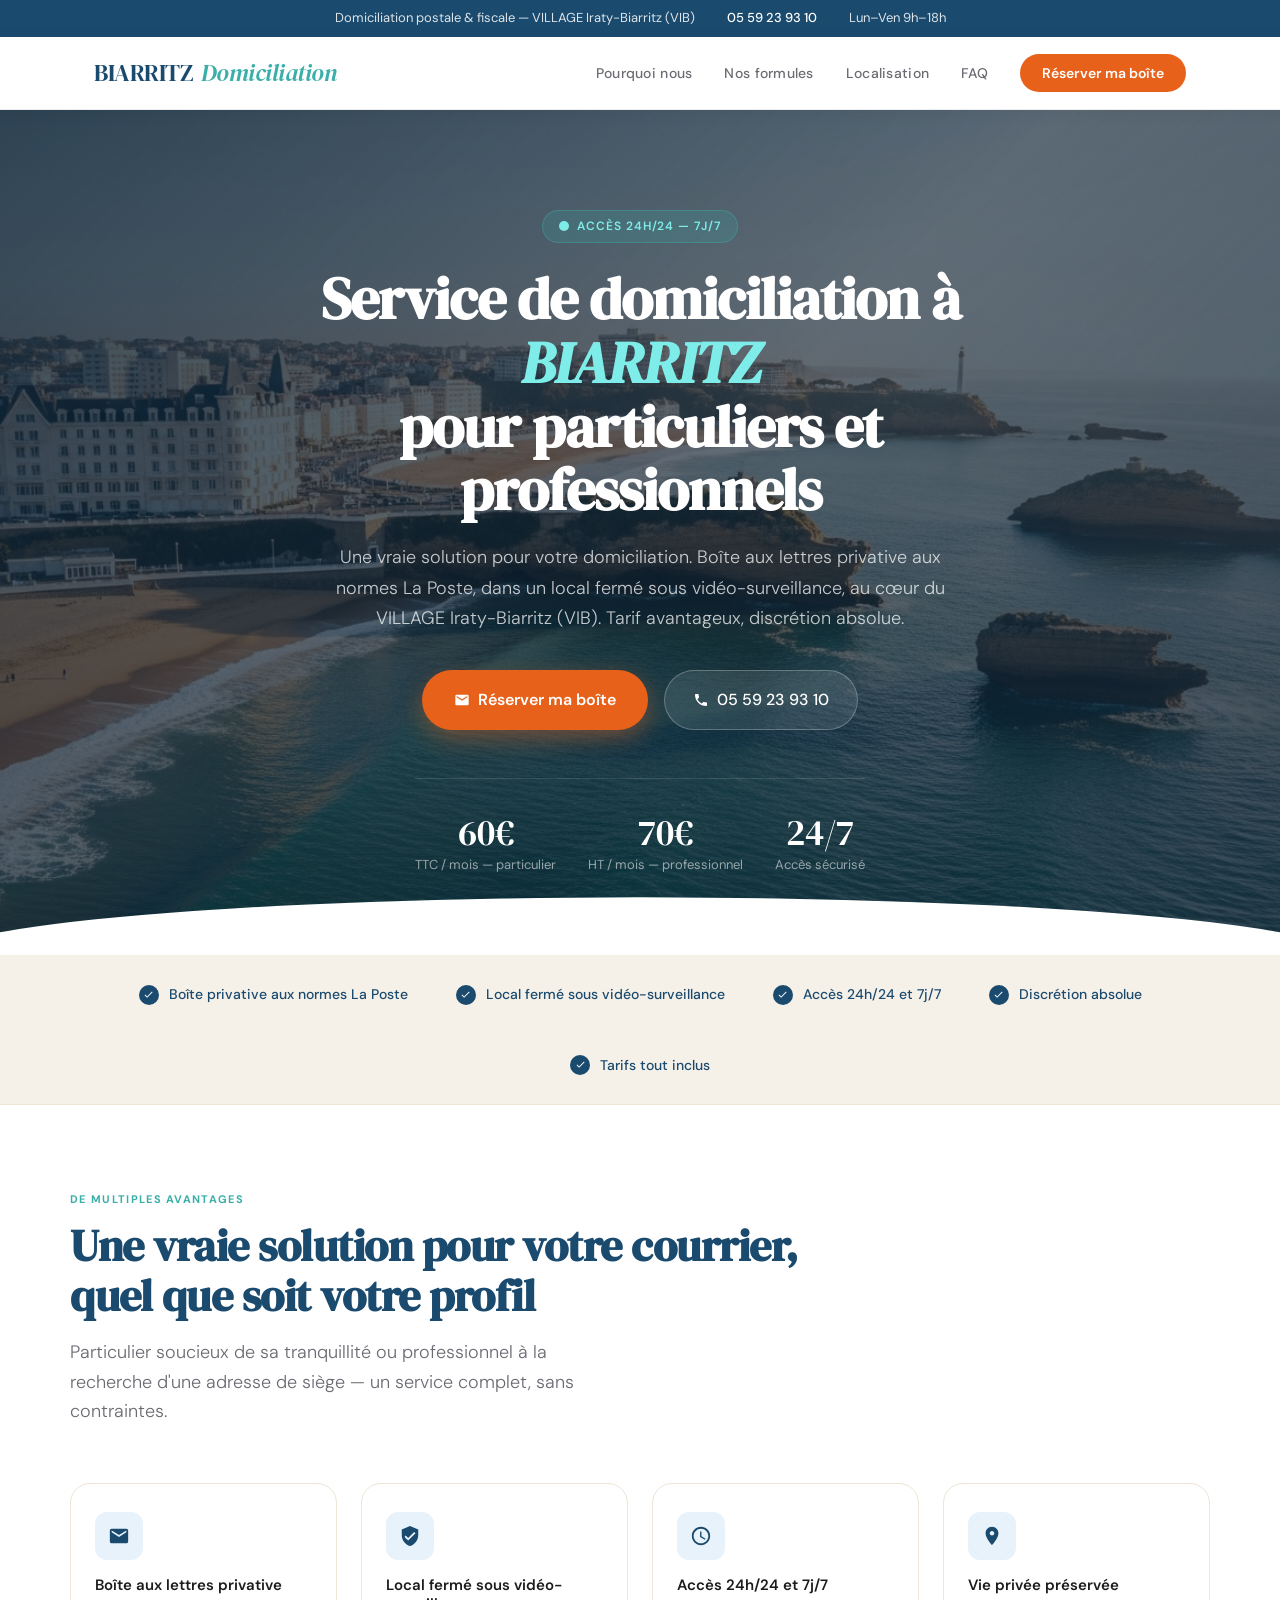
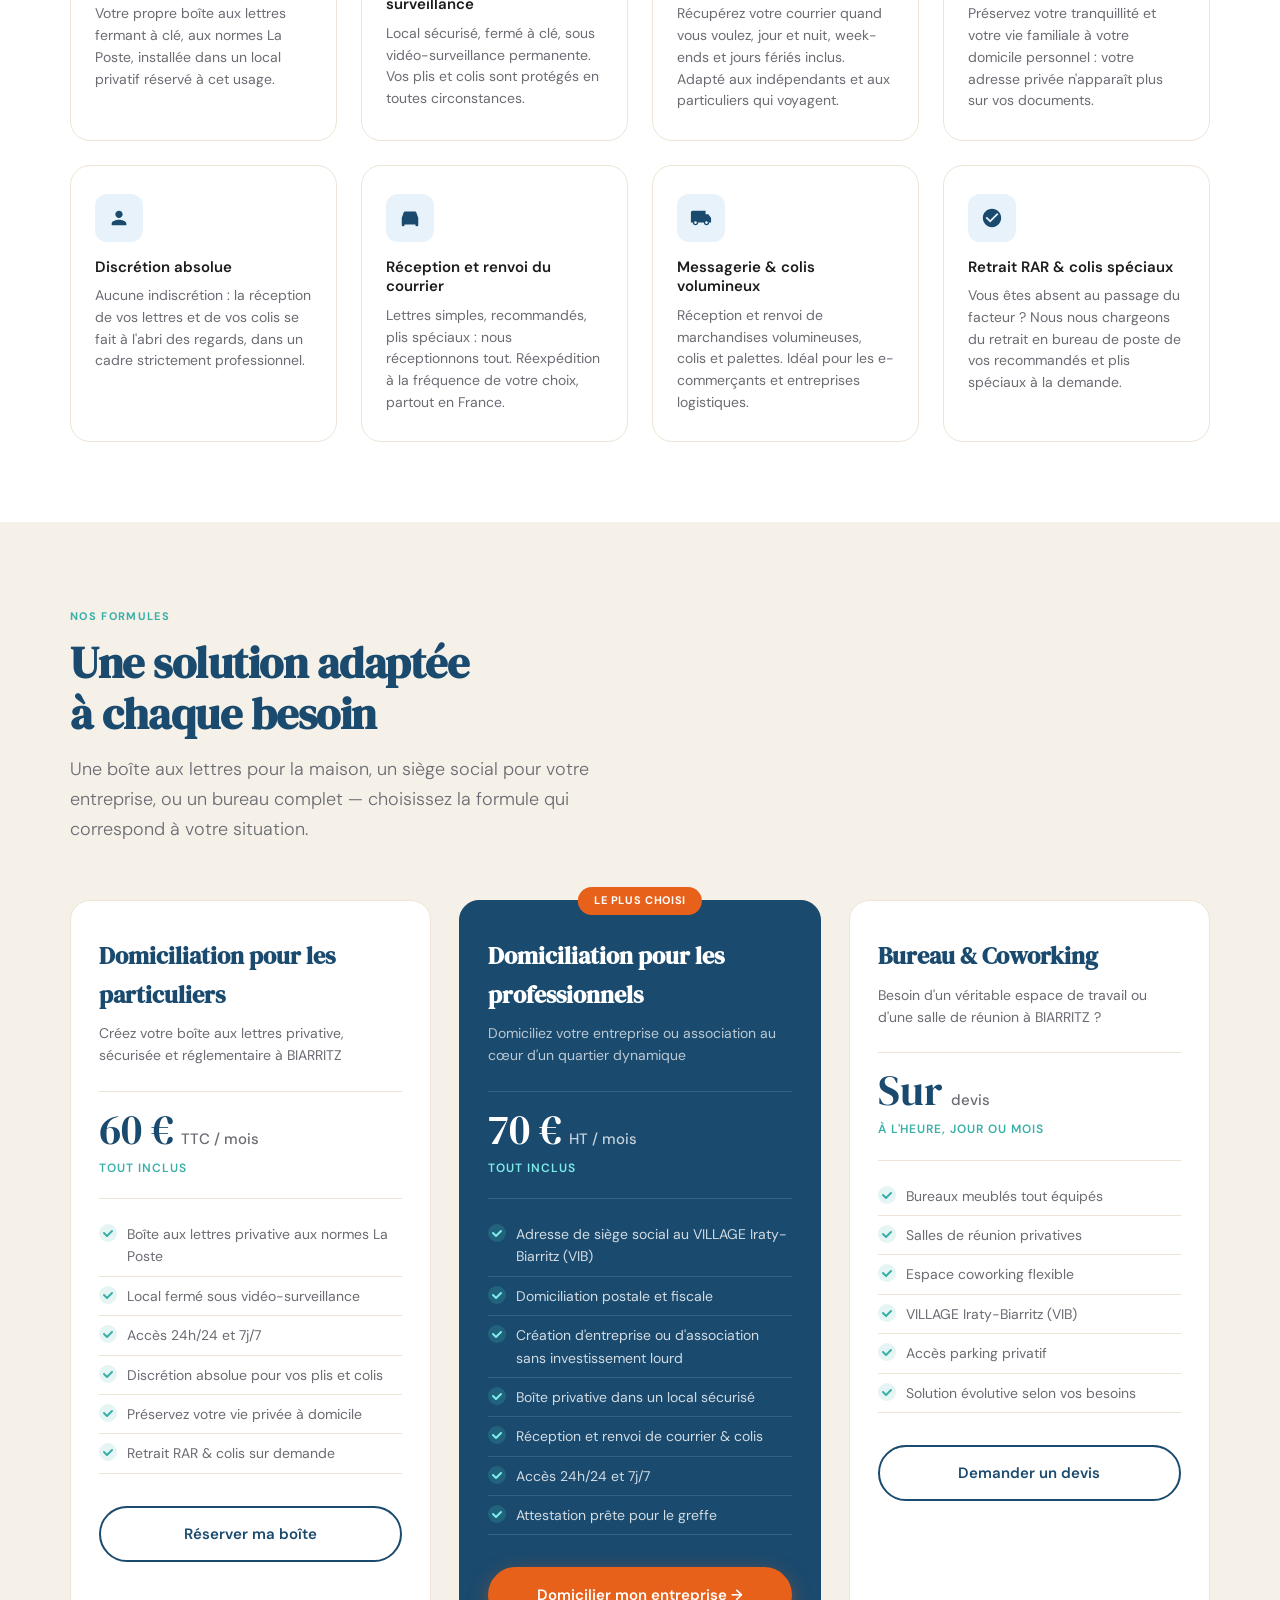
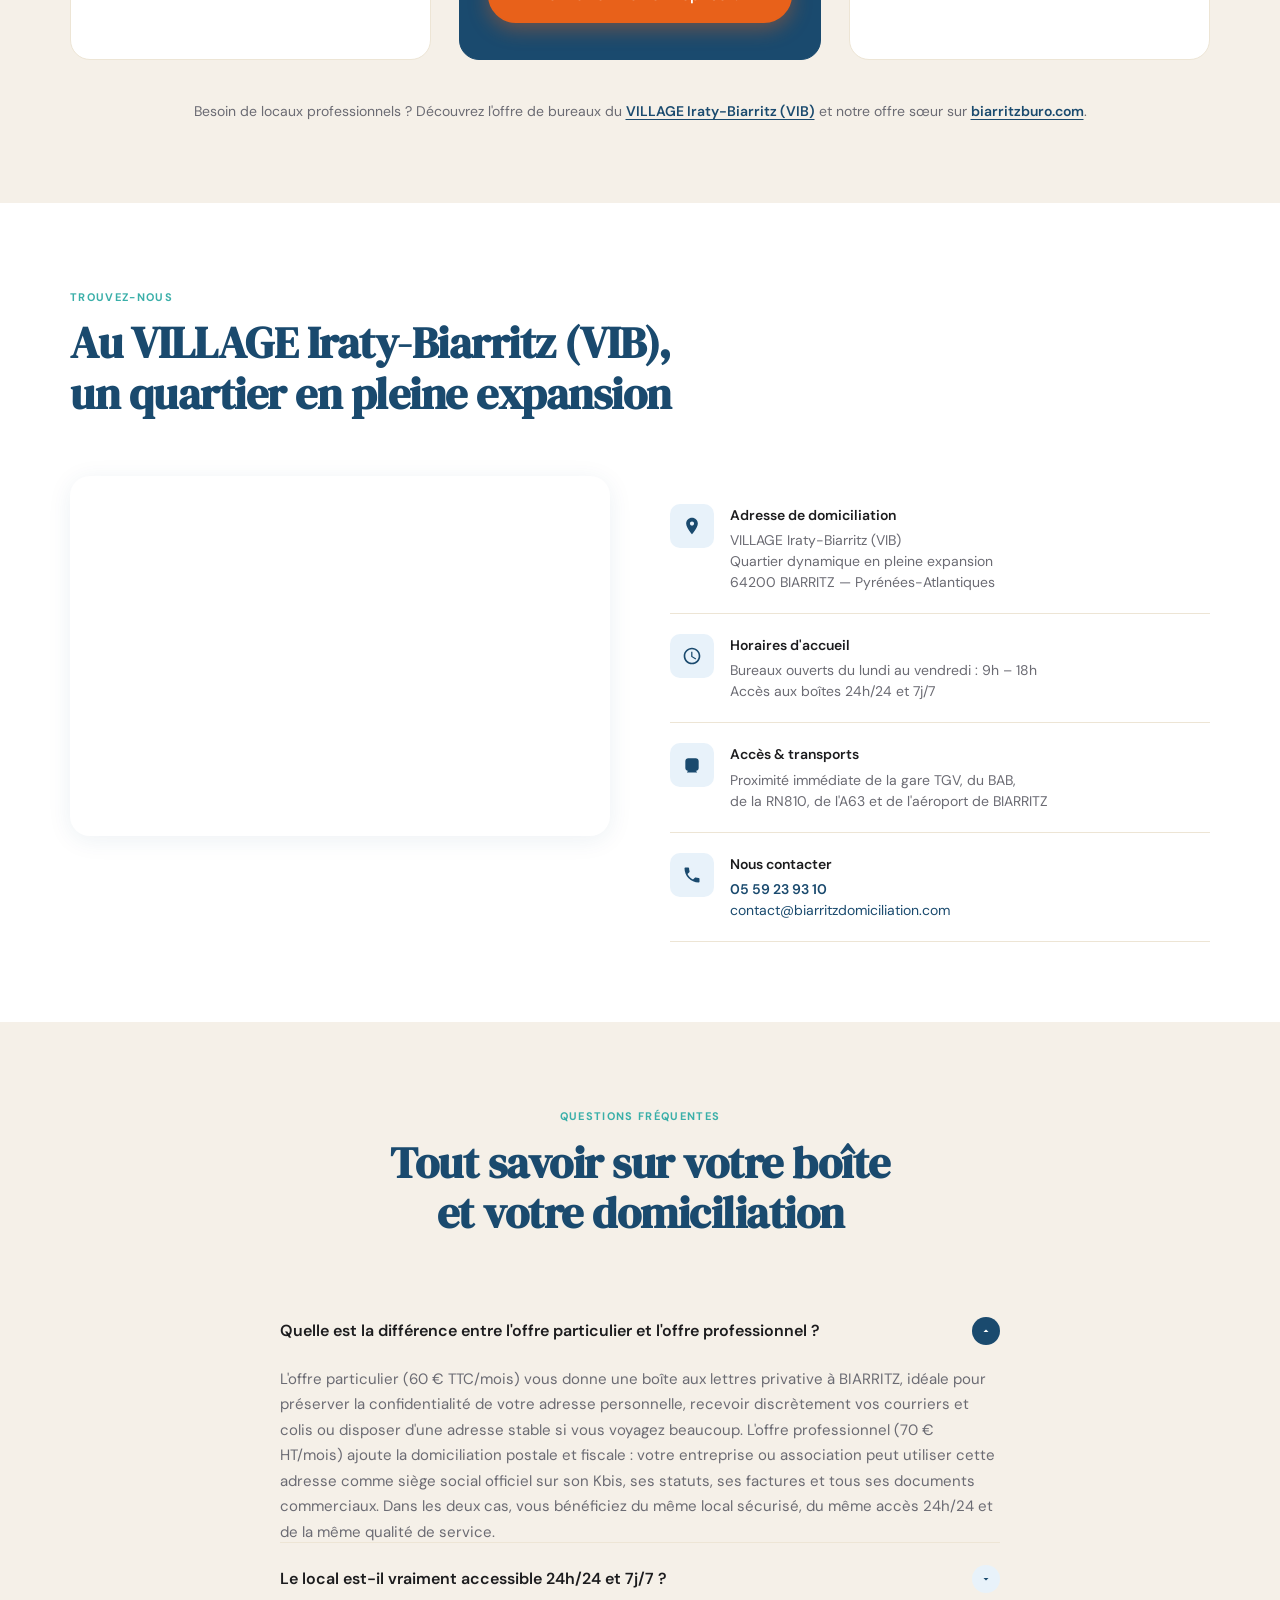
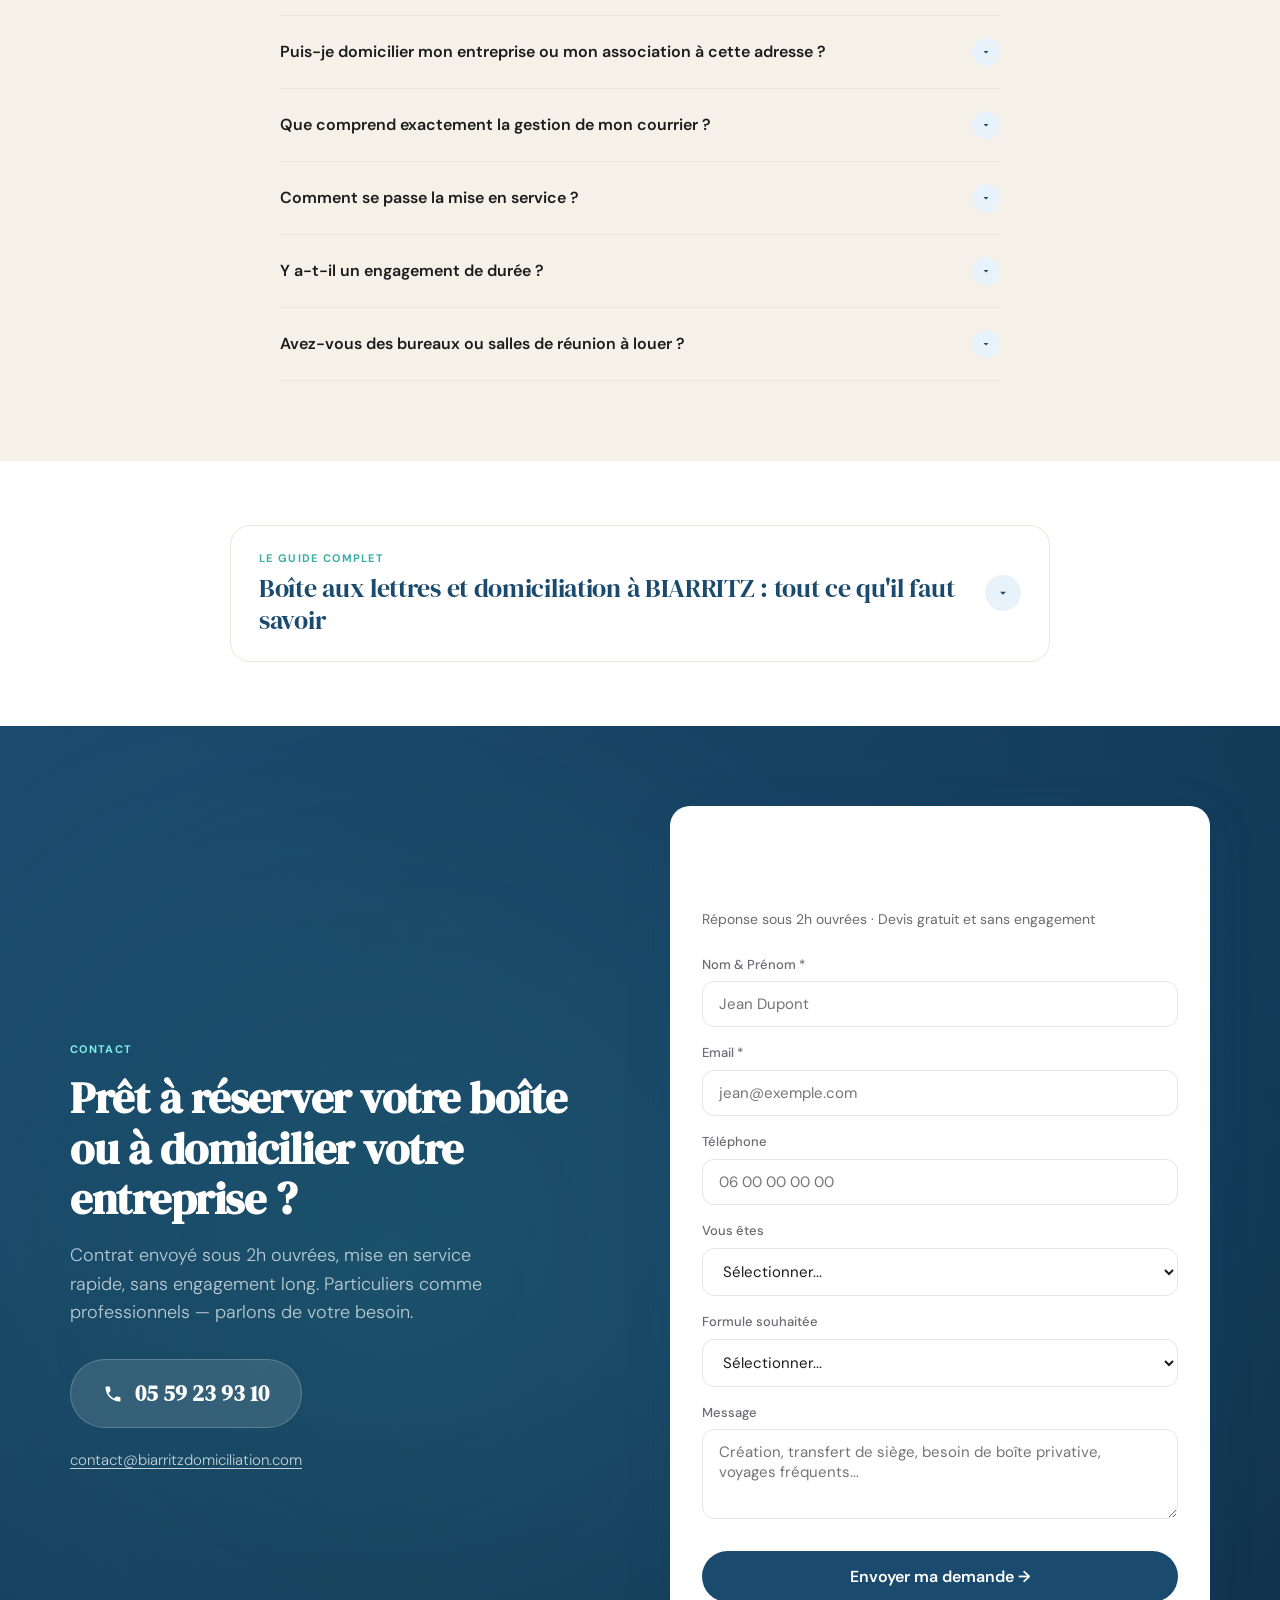
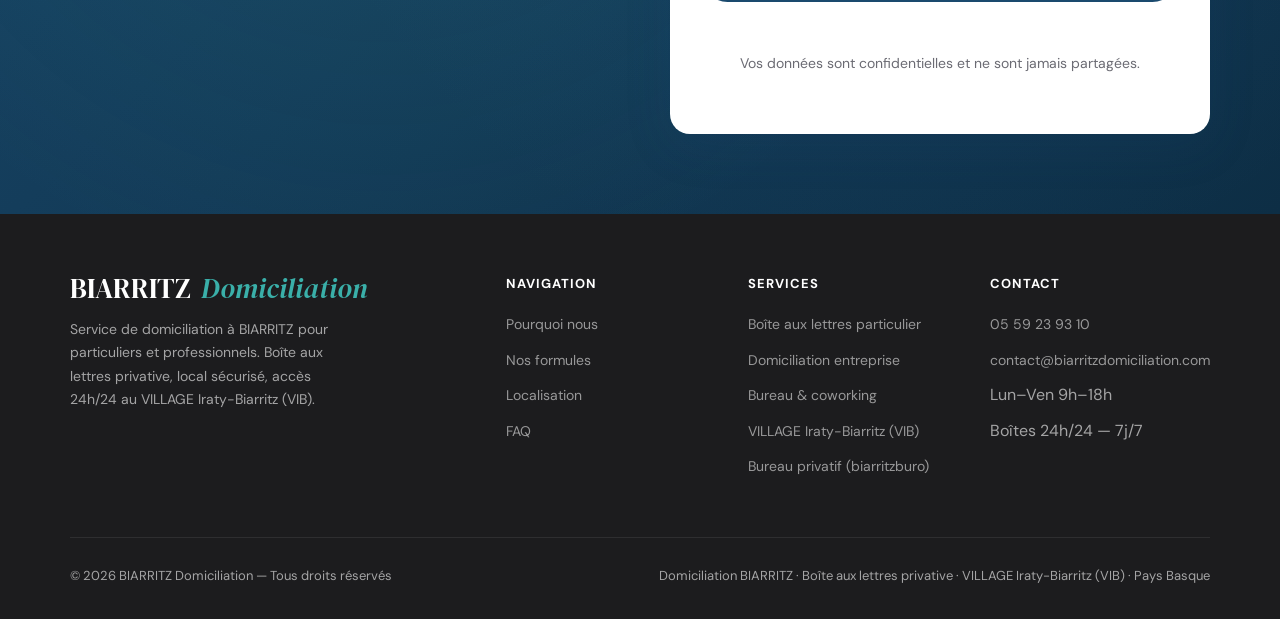
==== commit 3224506f: "Note le VILLAGE Iraty-BIARRITZ (VIB) avec sigle et VILLAGE en capitales Remplace les 17 occurrences " ====
--- a/index.html
+++ b/index.html
@@ -4,7 +4,7 @@
 <meta charset="UTF-8">
 <meta name="viewport" content="width=device-width, initial-scale=1.0">
 <title>Domiciliation BIARRITZ — Particuliers & Professionnels | BIARRITZ Domiciliation</title>
-<meta name="description" content="Service de domiciliation à BIARRITZ pour particuliers (60 € TTC/mois) et professionnels (70 € HT/mois). Boîte aux lettres privative, local sécurisé sous vidéo-surveillance, accès 24h/24 et 7j/7 au Village Iraty-Biarritz.">
+<meta name="description" content="Service de domiciliation à BIARRITZ pour particuliers (60 € TTC/mois) et professionnels (70 € HT/mois). Boîte aux lettres privative, local sécurisé sous vidéo-surveillance, accès 24h/24 et 7j/7 au VILLAGE Iraty-Biarritz (VIB).">
 <meta name="keywords" content="domiciliation BIARRITZ, boîte aux lettres BIARRITZ, boîte postale privative BIARRITZ, domiciliation particulier BIARRITZ, domiciliation entreprise BIARRITZ, Village Iraty Biarritz, siège social BIARRITZ, Pays Basque">
 <meta name="robots" content="index, follow">
 
@@ -42,7 +42,7 @@
   "@context": "https://schema.org",
   "@type": "ProfessionalService",
   "name": "BIARRITZ Domiciliation",
-  "description": "Service de domiciliation à BIARRITZ pour particuliers et professionnels. Boîte aux lettres privative dans un local sécurisé sous vidéo-surveillance, accès 24h/24 et 7j/7. Réception et renvoi de courrier, colis et marchandises. Domiciliation postale et fiscale au Village Iraty-Biarritz.",
+  "description": "Service de domiciliation à BIARRITZ pour particuliers et professionnels. Boîte aux lettres privative dans un local sécurisé sous vidéo-surveillance, accès 24h/24 et 7j/7. Réception et renvoi de courrier, colis et marchandises. Domiciliation postale et fiscale au VILLAGE Iraty-Biarritz (VIB).",
   "telephone": "+33559239310",
   "email": "contact@biarritzdomiciliation.com",
   "url": "https://biarritzdomiciliation.com",
@@ -68,7 +68,7 @@
 <!-- Topbar -->
 <div class="topbar">
   <div class="topbar-inner">
-    <span>Domiciliation postale & fiscale — Village Iraty-Biarritz</span>
+    <span>Domiciliation postale & fiscale — VILLAGE Iraty-Biarritz (VIB)</span>
     <a href="tel:0559239310">05 59 23 93 10</a>
     <span>Lun–Ven 9h–18h</span>
   </div>
@@ -97,7 +97,7 @@
         Accès 24h/24 — 7j/7
       </div>
       <h1>Service de domiciliation à <em>BIARRITZ</em><br>pour particuliers et professionnels</h1>
-      <p class="hero-subtitle">Une vraie solution pour votre domiciliation. Boîte aux lettres privative aux normes La Poste, dans un local fermé sous vidéo-surveillance, au cœur du Village Iraty-Biarritz. Tarif avantageux, discrétion absolue.</p>
+      <p class="hero-subtitle">Une vraie solution pour votre domiciliation. Boîte aux lettres privative aux normes La Poste, dans un local fermé sous vidéo-surveillance, au cœur du VILLAGE Iraty-Biarritz (VIB). Tarif avantageux, discrétion absolue.</p>
       <div class="hero-actions">
         <a href="#contact" class="btn-primary">
           <svg width="16" height="16" viewBox="0 0 24 24" fill="currentColor"><path d="M20 4H4c-1.1 0-2 .9-2 2v12c0 1.1.9 2 2 2h16c1.1 0 2-.9 2-2V6c0-1.1-.9-2-2-2zm0 4l-8 5-8-5V6l8 5 8-5v2z"/></svg>
@@ -259,7 +259,7 @@
           <span class="offre-price-note">tout inclus</span>
         </div>
         <ul class="offre-features">
-          <li>Adresse de siège social au Village Iraty-Biarritz</li>
+          <li>Adresse de siège social au VILLAGE Iraty-Biarritz (VIB)</li>
           <li>Domiciliation postale et fiscale</li>
           <li>Création d'entreprise ou d'association sans investissement lourd</li>
           <li>Boîte privative dans un local sécurisé</li>
@@ -281,7 +281,7 @@
           <li>Bureaux meublés tout équipés</li>
           <li>Salles de réunion privatives</li>
           <li>Espace coworking flexible</li>
-          <li>Village Iraty-Biarritz</li>
+          <li>VILLAGE Iraty-Biarritz (VIB)</li>
           <li>Accès parking privatif</li>
           <li>Solution évolutive selon vos besoins</li>
         </ul>
@@ -289,7 +289,7 @@
       </div>
     </div>
     <p class="offres-note">
-      Besoin de locaux professionnels ? Découvrez l'offre de bureaux du <a href="https://village-iraty-biarritz.fr/" target="_blank" rel="noopener">Village Iraty-Biarritz</a> et notre offre sœur sur <a href="https://biarritzburo.com/" target="_blank" rel="noopener">biarritzburo.com</a>.
+      Besoin de locaux professionnels ? Découvrez l'offre de bureaux du <a href="https://village-iraty-biarritz.fr/" target="_blank" rel="noopener">VILLAGE Iraty-Biarritz (VIB)</a> et notre offre sœur sur <a href="https://biarritzburo.com/" target="_blank" rel="noopener">biarritzburo.com</a>.
     </p>
   </div>
 </section>
@@ -299,7 +299,7 @@
   <div class="container">
     <div class="section-header">
       <span class="section-label">Trouvez-nous</span>
-      <h2 class="section-title">Au Village Iraty-Biarritz,<br>un quartier en pleine expansion</h2>
+      <h2 class="section-title">Au VILLAGE Iraty-Biarritz (VIB),<br>un quartier en pleine expansion</h2>
     </div>
     <div class="localisation-grid">
       <div class="map-embed">
@@ -307,7 +307,7 @@
           src="https://www.google.com/maps/embed?pb=!1m18!1m12!1m3!1d2912.5!2d-1.5325!3d43.4632!2m3!1f0!2f0!3f0!3m2!1i1024!2i768!4f13.1!3m3!1m2!1s0xd514dd0a0a0a0a0%3A0x0!2sVillage%20Iraty%20Biarritz!5e0!3m2!1sfr!2sfr!4v1"
           allowfullscreen=""
           loading="lazy"
-          title="Localisation BIARRITZ Domiciliation — Village Iraty-Biarritz"
+          title="Localisation BIARRITZ Domiciliation — VILLAGE Iraty-Biarritz (VIB)"
           referrerpolicy="no-referrer-when-downgrade">
         </iframe>
       </div>
@@ -318,7 +318,7 @@
           </div>
           <div>
             <h4>Adresse de domiciliation</h4>
-            <p>Village Iraty-Biarritz<br>Quartier dynamique en pleine expansion<br>64200 BIARRITZ — Pyrénées-Atlantiques</p>
+            <p>VILLAGE Iraty-Biarritz (VIB)<br>Quartier dynamique en pleine expansion<br>64200 BIARRITZ — Pyrénées-Atlantiques</p>
           </div>
         </div>
         <div class="loc-item">
@@ -424,7 +424,7 @@
           <span class="faq-arrow"><svg viewBox="0 0 24 24"><path d="M7 10l5 5 5-5z"/></svg></span>
         </button>
         <div class="faq-answer">
-          <div class="faq-answer-inner">Oui. En complément de la domiciliation, nous proposons des salles de réunion et des bureaux meublés tout équipés au sein du Village Iraty-Biarritz. C'est la solution idéale si vous avez besoin ponctuellement d'un espace pour recevoir un client, organiser une réunion d'équipe, tenir une AG, ou si vous cherchez un véritable poste de travail. N'hésitez pas à nous demander un devis personnalisé selon vos besoins.</div>
+          <div class="faq-answer-inner">Oui. En complément de la domiciliation, nous proposons des salles de réunion et des bureaux meublés tout équipés au sein du VILLAGE Iraty-Biarritz (VIB). C'est la solution idéale si vous avez besoin ponctuellement d'un espace pour recevoir un client, organiser une réunion d'équipe, tenir une AG, ou si vous cherchez un véritable poste de travail. N'hésitez pas à nous demander un devis personnalisé selon vos besoins.</div>
         </div>
       </div>
     </div>
@@ -451,8 +451,8 @@
         <h3>La domiciliation d'entreprise à BIARRITZ : un cadre légal précis</h3>
         <p>Pour les professionnels, la domiciliation consiste à attribuer à une société, une auto-entreprise ou une association une adresse administrative et fiscale qui servira de siège social. Cette adresse figure sur le Kbis, sur Infogreffe, sur les statuts, sur les factures, sur les contrats commerciaux et sur l'ensemble des documents officiels. Elle conditionne la juridiction commerciale dont dépend l'entreprise — pour BIARRITZ, il s'agit du tribunal de commerce de Bayonne — son centre des finances publiques de rattachement, ainsi que la base de calcul de la cotisation foncière des entreprises (CFE). L'activité de domiciliataire est strictement encadrée par la loi du 22 mars 2012 et par l'article R.123-167 du Code de commerce : contrat écrit, durée minimale de trois mois, mentions obligatoires, registre des sociétés domiciliées tenu à jour. C'est précisément ce cadre que nous appliquons.</p>
 
-        <h3>Le Village Iraty-Biarritz : un emplacement stratégique</h3>
-        <p>Notre adresse n'a rien d'anonyme. Le Village Iraty-Biarritz est un quartier dynamique, en pleine expansion, idéalement situé à proximité de la gare TGV de BIARRITZ, du BAB, de la RN810, de l'autoroute A63 et de l'aéroport BIARRITZ Pays Basque (code BIQ). Pour les particuliers qui font des allers-retours fréquents avec Paris, Bordeaux, Madrid ou plus loin, c'est un point de chute logistiquement très pratique. Pour les professionnels, c'est une adresse rattachée à un bassin économique structurant — BIARRITZ et son aire urbaine concentrent un tissu d'entreprises actif dans le numérique, la santé, la thalassothérapie, le surf et le lifestyle, le conseil et les professions libérales — qui rayonne sur tout le sud-ouest et la frontière espagnole.</p>
+        <h3>Le VILLAGE Iraty-Biarritz (VIB) : un emplacement stratégique</h3>
+        <p>Notre adresse n'a rien d'anonyme. Le VILLAGE Iraty-Biarritz (VIB) est un quartier dynamique, en pleine expansion, idéalement situé à proximité de la gare TGV de BIARRITZ, du BAB, de la RN810, de l'autoroute A63 et de l'aéroport BIARRITZ Pays Basque (code BIQ). Pour les particuliers qui font des allers-retours fréquents avec Paris, Bordeaux, Madrid ou plus loin, c'est un point de chute logistiquement très pratique. Pour les professionnels, c'est une adresse rattachée à un bassin économique structurant — BIARRITZ et son aire urbaine concentrent un tissu d'entreprises actif dans le numérique, la santé, la thalassothérapie, le surf et le lifestyle, le conseil et les professions libérales — qui rayonne sur tout le sud-ouest et la frontière espagnole.</p>
 
         <h3>Pourquoi préserver son adresse personnelle reste essentiel</h3>
         <p>À l'heure où l'on commande en ligne, où l'on s'inscrit sur des plateformes, où l'on signe des contrats à distance, l'adresse postale personnelle est devenue une donnée largement diffusée — bien plus que la plupart d'entre nous ne le réalisent. Pour un entrepreneur, domicilier son entreprise à son domicile, c'est faire apparaître son adresse privée sur le Kbis, donc sur des bases publiques consultables par n'importe qui. Pour un particulier, partager son adresse personnelle pour des achats ou des démarches expose à des sollicitations commerciales, à des nuisances, voire à des situations plus sensibles en cas de séparation, de litige ou de notoriété publique. Disposer d'une adresse de réception distincte du domicile est donc, autant qu'un confort, une bonne pratique en matière de protection de la vie privée.</p>
@@ -470,7 +470,7 @@
         <p>Côté particuliers, on retrouve des <strong>résidents secondaires</strong> qui passent une partie de l'année à BIARRITZ et veulent une adresse stable de réception, des <strong>nomades numériques et télétravailleurs</strong> attirés par la qualité de vie de la Côte basque, des <strong>expatriés</strong> qui gardent une attache française pour leurs démarches administratives, et des particuliers qui souhaitent simplement séparer vie privée et démarches administratives. Côté professionnels, on y croise beaucoup de <strong>professions libérales et consultants</strong> — avocats, experts-comptables, architectes, coachs, ingénieurs indépendants — d'<strong>auto-entrepreneurs et freelances du numérique</strong>, de <strong>SCI immobilières</strong> détenant des biens dans le Pays Basque, de <strong>holdings et sociétés d'animation</strong>, d'<strong>antennes commerciales de PME</strong> implantées initialement à Paris, Bordeaux, Toulouse ou Madrid, et d'<strong>e-commerçants et créateurs de marques</strong> liés à la culture surf, lifestyle ou tourisme du Pays Basque.</p>
 
         <h3>Au-delà de la boîte : bureaux, salles de réunion et coworking</h3>
-        <p>Beaucoup d'entreprises domiciliées chez nous finissent, après quelques mois ou années, par avoir besoin d'un véritable espace de travail : pour recevoir des clients, organiser des réunions d'équipe, ou simplement disposer d'un cadre professionnel séparé du domicile. Le Village Iraty-Biarritz propose précisément ce type de solution complémentaire : bureaux meublés tout équipés, salles de réunion privatives réservables à l'heure, espace de coworking, parking privatif, sans bail commercial. Domiciliation et bureau meublé sont les deux étages d'une même logique : disposer d'une présence professionnelle à BIARRITZ, modulable selon le moment du cycle de vie de l'entreprise. Vous pouvez consulter l'offre de bureaux sur <a href="https://village-iraty-biarritz.fr/" target="_blank" rel="noopener">village-iraty-biarritz.fr</a> ou notre offre sœur sur <a href="https://biarritzburo.com/" target="_blank" rel="noopener">biarritzburo.com</a>.</p>
+        <p>Beaucoup d'entreprises domiciliées chez nous finissent, après quelques mois ou années, par avoir besoin d'un véritable espace de travail : pour recevoir des clients, organiser des réunions d'équipe, ou simplement disposer d'un cadre professionnel séparé du domicile. Le VILLAGE Iraty-Biarritz (VIB) propose précisément ce type de solution complémentaire : bureaux meublés tout équipés, salles de réunion privatives réservables à l'heure, espace de coworking, parking privatif, sans bail commercial. Domiciliation et bureau meublé sont les deux étages d'une même logique : disposer d'une présence professionnelle à BIARRITZ, modulable selon le moment du cycle de vie de l'entreprise. Vous pouvez consulter l'offre de bureaux sur <a href="https://village-iraty-biarritz.fr/" target="_blank" rel="noopener">village-iraty-biarritz.fr</a> ou notre offre sœur sur <a href="https://biarritzburo.com/" target="_blank" rel="noopener">biarritzburo.com</a>.</p>
       </div>
     </details>
   </div>
@@ -550,7 +550,7 @@
   <div class="footer-grid">
     <div class="footer-brand">
       <a href="/" class="footer-logo">BIARRITZ <em>Domiciliation</em></a>
-      <p>Service de domiciliation à BIARRITZ pour particuliers et professionnels. Boîte aux lettres privative, local sécurisé, accès 24h/24 au Village Iraty-Biarritz.</p>
+      <p>Service de domiciliation à BIARRITZ pour particuliers et professionnels. Boîte aux lettres privative, local sécurisé, accès 24h/24 au VILLAGE Iraty-Biarritz (VIB).</p>
     </div>
     <div>
       <h4>Navigation</h4>
@@ -567,7 +567,7 @@
         <li><a href="#offres">Boîte aux lettres particulier</a></li>
         <li><a href="#offres">Domiciliation entreprise</a></li>
         <li><a href="#offres">Bureau & coworking</a></li>
-        <li><a href="https://village-iraty-biarritz.fr/" target="_blank" rel="noopener">Village Iraty-Biarritz</a></li>
+        <li><a href="https://village-iraty-biarritz.fr/" target="_blank" rel="noopener">VILLAGE Iraty-Biarritz (VIB)</a></li>
         <li><a href="https://biarritzburo.com/" target="_blank" rel="noopener">Bureau privatif (biarritzburo)</a></li>
       </ul>
     </div>
@@ -583,7 +583,7 @@
   </div>
   <div class="footer-bottom">
     <span>&copy; <span id="year">2026</span> BIARRITZ Domiciliation — Tous droits réservés</span>
-    <span>Domiciliation BIARRITZ · Boîte aux lettres privative · Village Iraty-Biarritz · Pays Basque</span>
+    <span>Domiciliation BIARRITZ · Boîte aux lettres privative · VILLAGE Iraty-Biarritz (VIB) · Pays Basque</span>
   </div>
 </footer>
 
